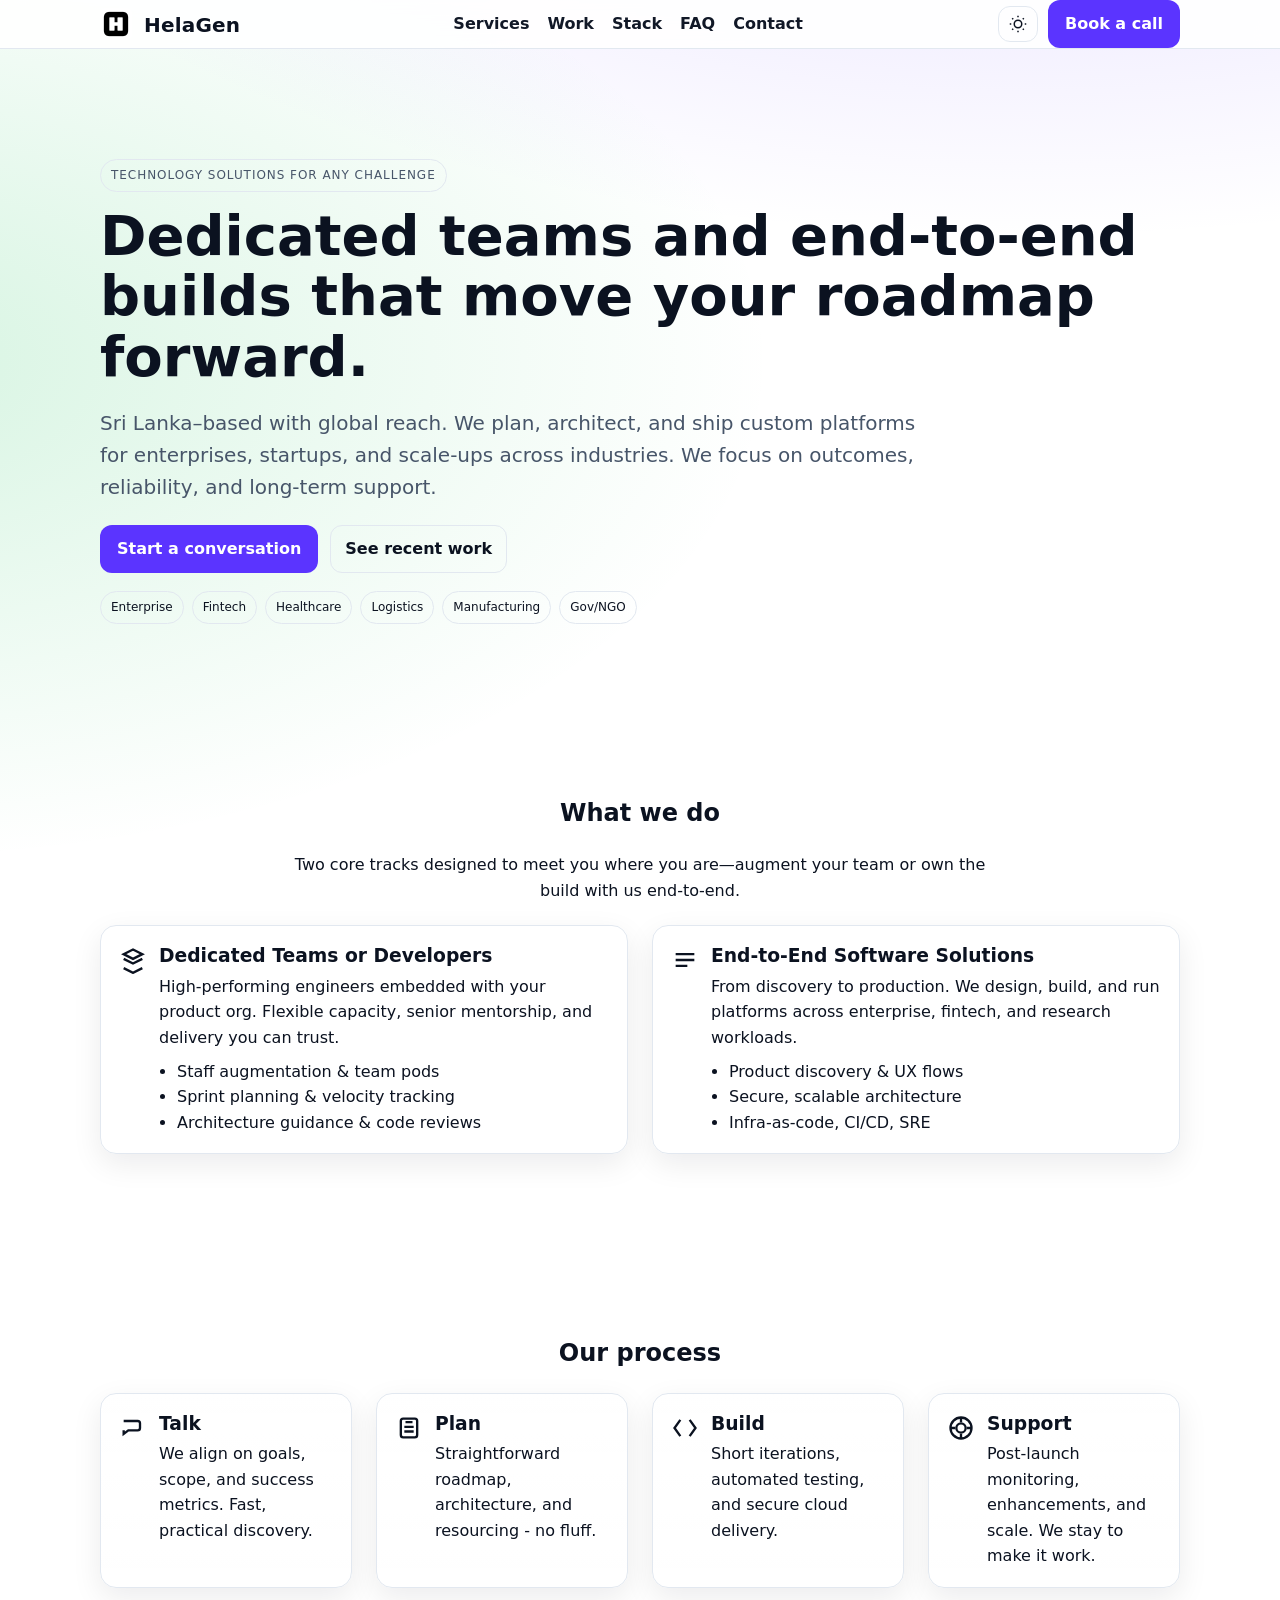
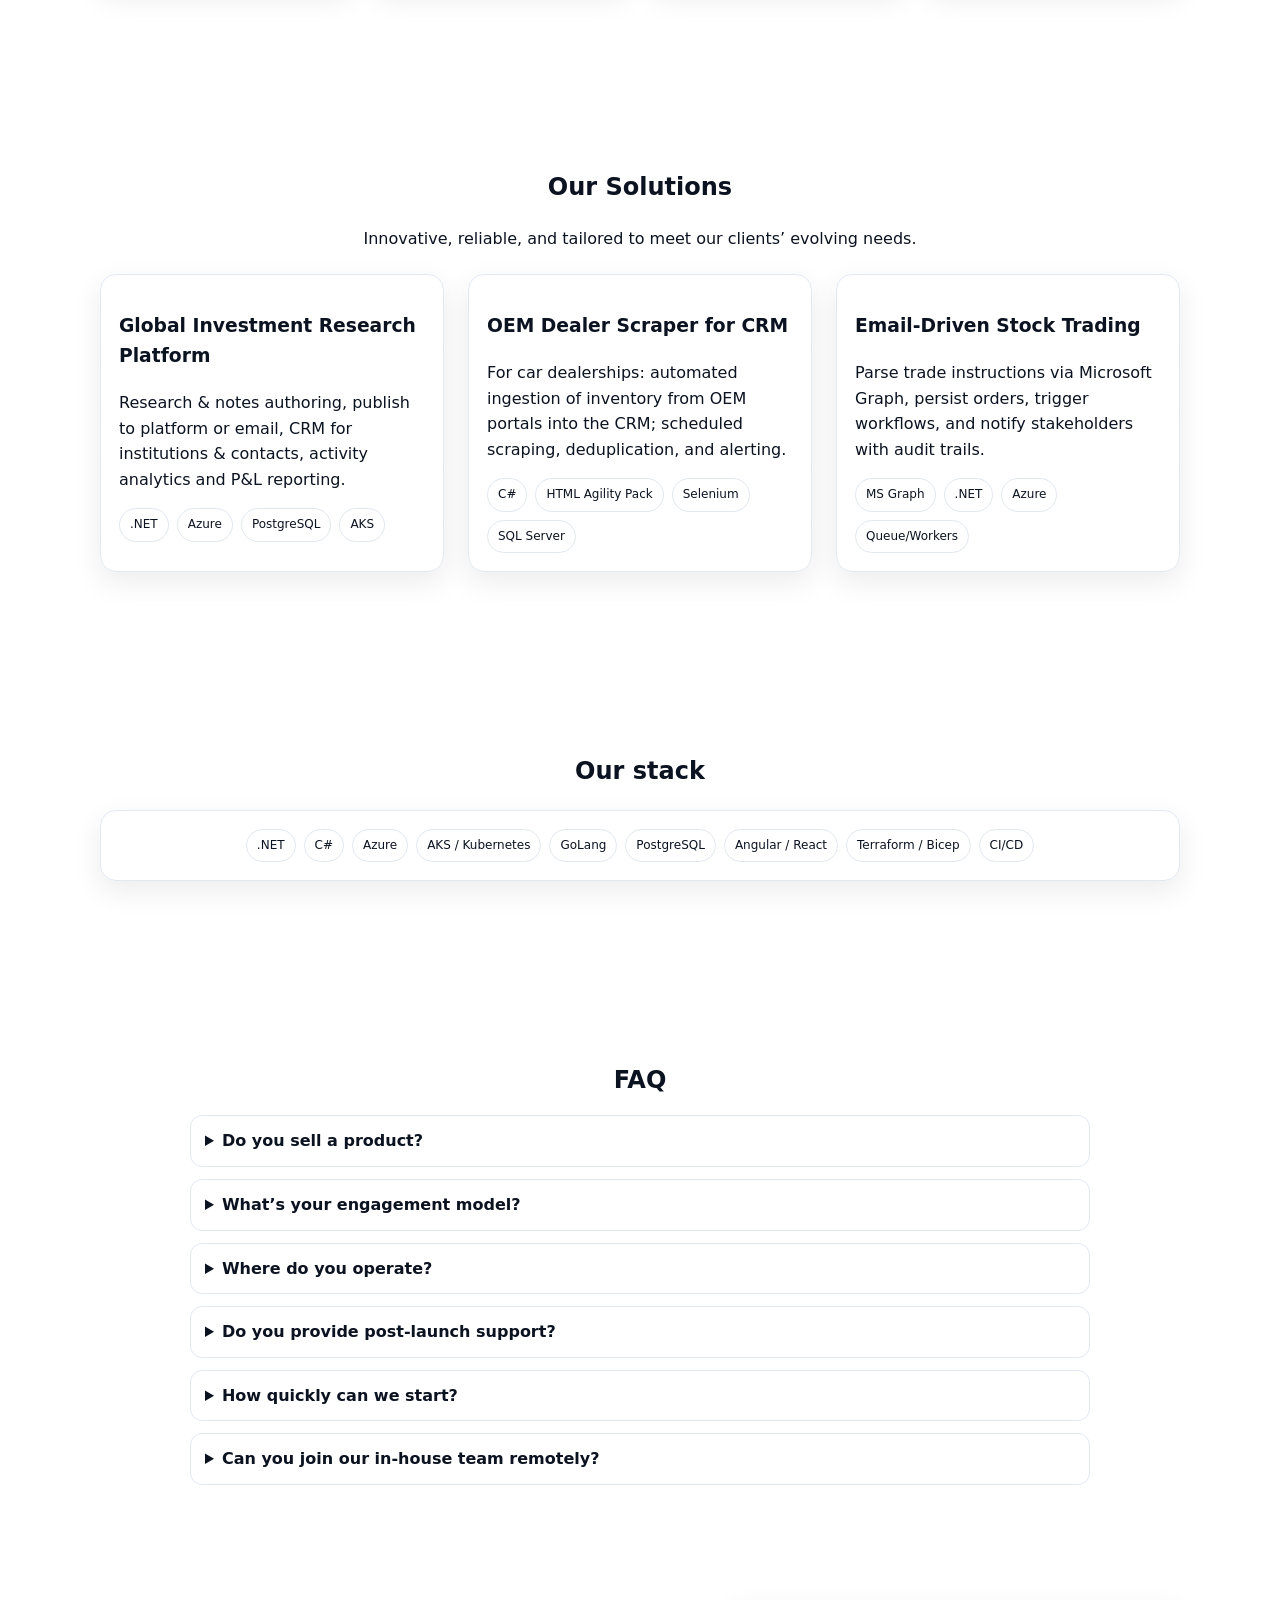
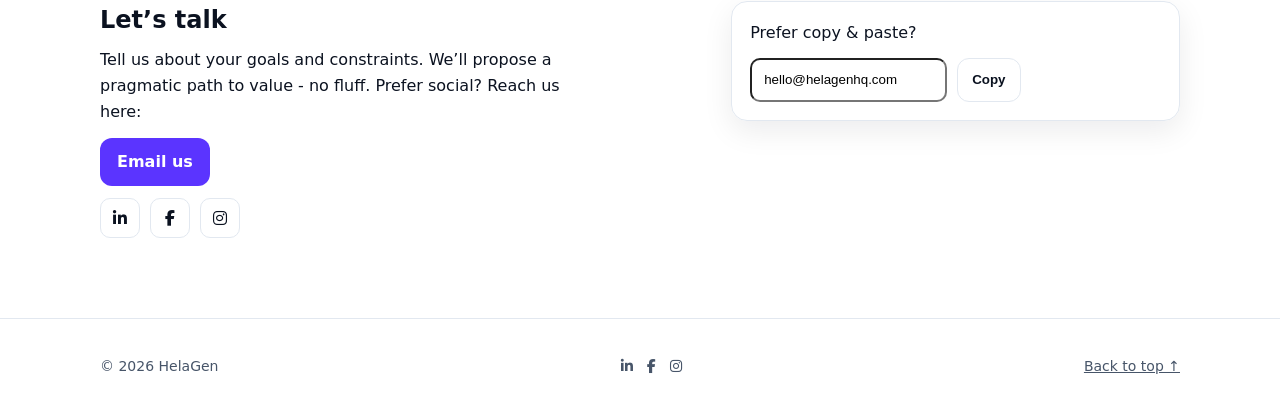
==== index.html @ 1aad05c9 "Added new logo to nav and to favicon" ====
<!doctype html>
<html lang="en">
<head>
    <meta charset="utf-8"/>
    <meta name="viewport" content="width=device-width, initial-scale=1"/>
    <title>HelaGen — Software Solutions & Consultancy</title>
    <meta name="description"
          content="HelaGen provides dedicated engineering teams and end‑to‑end software solutions across industries. .NET • Azure • Kubernetes • OpenAI • PostgreSQL."/>
    <link rel="icon" type="image/png" href="helagen_icon_17_09_2025.png">
    <link rel="stylesheet" href="https://cdnjs.cloudflare.com/ajax/libs/font-awesome/6.5.0/css/all.min.css">
    <style>
        /* ===== Theme ===== */
        :root {
            --bg: #0b0c0f;
            --fg: #e8eaf0;
            --muted: #9aa4b2;
            --brand: #7c5cff;
            --accent: #22c55e;
            --card: #11131a;
            --border: #242736;
            --ring: rgba(124, 92, 255, .5);
            --shadow: 0 10px 30px rgba(0, 0, 0, .35)
        }

        :root.light {
            --bg: #fff;
            --fg: #0b1220;
            --muted: #475569;
            --brand: #5b34ff;
            --accent: #16a34a;
            --card: #f8fafc;
            --border: #e2e8f0;
            --ring: rgba(91, 52, 255, .25);
            --shadow: 0 10px 30px rgba(2, 6, 23, .08)
        }

        /* ===== Reset / Base ===== */
        *, *::before, *::after {
            box-sizing: border-box
        }

        html {
            scroll-behavior: smooth
        }

        body {
            margin: 0;
            font-family: system-ui, -apple-system, Segoe UI, Roboto, Ubuntu, Cantarell, Noto Sans, sans-serif;
            line-height: 1.6;
            color: var(--fg);
            background: radial-gradient(1200px 600px at 80% -10%, rgba(124, 92, 255, .25), transparent), radial-gradient(900px 500px at -10% 10%, rgba(34, 197, 94, .18), transparent), var(--bg)
        }

        img {
            max-width: 100%;
            display: block
        }

        a {
            color: inherit
        }

        .container {
            max-width: 1120px;
            margin-inline: auto;
            padding: 0 20px
        }

        section {
            padding: 80px 0
        }

        .grid {
            display: grid;
            gap: 24px
        }

        .grid-2 {
            grid-template-columns:repeat(2, minmax(0, 1fr))
        }

        .grid-3 {
            grid-template-columns:repeat(3, minmax(0, 1fr))
        }

        /* NEW: 4-up grid for Our process */
        .grid-4 {
            grid-template-columns:repeat(4, minmax(0, 1fr))
        }

        @media (max-width: 900px) {
            .grid-2, .grid-3, .grid-4 {
                grid-template-columns:1fr
            }
        }

        /* ===== UI ===== */
        .nav {
            position: sticky;
            top: 0;
            z-index: 50;
            background: rgba(11, 12, 15, .6);
            backdrop-filter: saturate(180%) blur(12px);
            border-bottom: 1px solid var(--border)
        }

        :root.light .nav {
            background: rgba(255, 255, 255, .9)
        }

        .nav-inner {
            display: flex;
            align-items: center;
            justify-content: space-between;
            padding: 12px 0;
            flex-wrap: wrap
        }

        .brand {
            display: flex;
            align-items: center;
            gap: 12px;
            font-weight: 800;
            letter-spacing: .2px
        }

        .brand svg {
            width: 32px;
            height: 32px;
            flex: 0 0 32px
        }

        .brand .wordmark {
            font-weight: 800;
            font-size: 20px;
            letter-spacing: .2px;
            line-height: 1;
            transform: translateY(1px);
            font-optical-sizing: auto
        }

        @media (max-width: 480px) {
            .brand svg {
                width: 28px;
                height: 28px
            }

            .brand .wordmark {
                font-size: 19px
            }
        }

        .brand, .brand:link, .brand:visited, .brand:hover, .brand:focus, .brand:active {
            text-decoration: none
        }

        .links a {
            margin-left: 18px;
            text-decoration: none;
            color: var(--muted);
            font-weight: 600
        }

        .links a:hover {
            color: var(--fg)
        }

        :root.light .links a {
            color: #111827
        }

        .actions {
            display: flex;
            gap: 10px;
            align-items: center
        }

        .btn {
            display: inline-flex;
            align-items: center;
            gap: 8px;
            border: 1px solid var(--border);
            background: transparent;
            color: var(--fg);
            padding: 10px 14px;
            border-radius: 12px;
            text-decoration: none;
            font-weight: 600;
            transition: transform .1s ease, border-color .2s ease
        }

        .btn:hover {
            border-color: var(--fg);
            transform: translateY(-1px)
        }

        .btn.primary {
            background: var(--brand);
            border-color: transparent;
            color: #fff;
            padding: 10px 16px
        }

        .btn.ghost {
            background: transparent
        }

        .hero {
            padding: 110px 0 70px
        }

        .eyebrow {
            display: inline-flex;
            align-items: center;
            gap: 8px;
            font-size: 12px;
            letter-spacing: .08em;
            text-transform: uppercase;
            color: var(--muted);
            border: 1px solid var(--border);
            padding: 6px 10px;
            border-radius: 999px;
            background: rgba(255, 255, 255, .02)
        }

        h1 {
            font-size: clamp(32px, 6vw, 56px);
            line-height: 1.08;
            margin: 14px 0 12px
        }

        p.lead {
            font-size: clamp(16px, 2.4vw, 20px);
            color: var(--muted);
            max-width: 65ch
        }

        .hero-actions {
            display: flex;
            gap: 12px;
            flex-wrap: wrap;
            margin-top: 22px
        }

        .card {
            background: linear-gradient(180deg, rgba(255, 255, 255, .02), rgba(255, 255, 255, .0));
            border: 1px solid var(--border);
            border-radius: 16px;
            padding: 18px;
            box-shadow: var(--shadow)
        }

        .feature {
            display: flex;
            gap: 12px;
            align-items: flex-start
        }

        .feature svg {
            width: 28px;
            height: 28px;
            flex: 0 0 28px;
            margin-top: 2px
        }

        .feature > div {
            flex: 1
        }

        .feature h3 {
            margin: 0 0 6px;
            line-height: 1.25
        }

        .feature p {
            margin: 0
        }

        .feature ul {
            margin: 8px 0 0;
            padding-left: 18px
        }

        .pill {
            display: inline-block;
            padding: 6px 10px;
            border: 1px solid var(--border);
            border-radius: 999px;
            font-size: 12px
        }

        .stack {
            display: flex;
            flex-wrap: wrap;
            gap: 8px
        }

        footer {
            padding: 36px 0;
            border-top: 1px solid var(--border);
            font-size: 14px;
            color: var(--muted)
        }

        /* Theme icon visibility */
        .icon-sun {
            display: none
        }

        :root.light .icon-sun {
            display: inline
        }

        :root.light .icon-moon {
            display: none
        }

        /* Glossy FAQ cards */
        details {
            background: rgba(255, 255, 255, 0.05);
            backdrop-filter: blur(10px);
            -webkit-backdrop-filter: blur(10px);
            border: 1px solid rgba(255, 255, 255, 0.15);
            border-radius: 12px;
            padding: 12px 14px
        }

        :root.light details {
            background: rgba(255, 255, 255, 0.7);
            border: 1px solid var(--border)
        }

        details + details {
            margin-top: 12px
        }

        summary {
            cursor: pointer;
            font-weight: 600
        }

        /* ===== Responsive tweaks ===== */
        .hero .grid {
            grid-template-columns:1fr;
            align-items: start
        }

        .hero .card {
            background: linear-gradient(180deg, rgba(255, 255, 255, .02), rgba(255, 255, 255, .0));
            border: 1px solid var(--border);
            border-radius: 16px;
            padding: 24px;
            box-shadow: var(--shadow);
            max-width: min(860px, 92vw);
            margin: 32px auto 0
        }

        @media (min-width: 1100px) {
            .hero .grid {
                grid-template-columns:1fr
            }
        }

        section {
            padding: clamp(56px, 8vw, 80px) 0
        }

        .container {
            padding: 0 clamp(14px, 3vw, 20px)
        }

        .links {
            display: flex;
            flex-wrap: wrap;
            align-items: center;
            justify-content: center
        }

        @media (max-width: 720px) {
            .links a {
                margin: 6px 10px 0 0;
                font-size: 14px
            }

            .actions {
                margin-top: 8px
            }
        }

        #stack .card {
            padding: 14px 16px
        }

        #stack .stack {
            justify-content: center
        }

        #stack .pill {
            margin: 4px 0
        }

        #faq details {
            max-width: 900px;
            margin: 12px auto
        }

        #faq h2 {
            margin-bottom: 16px
        }

        #contact .container {
            max-width: 1120px
        }

        #contact .grid {
            align-items: start;
            gap: 24px
        }

        @media (min-width: 901px) {
            #contact .grid {
                grid-template-columns:1.15fr .85fr
            }
        }

        #faq {
            padding-bottom: 48px
        }

        #contact {
            padding-top: 56px
        }

        #contact form.card {
            align-self: start;
            display: flex;
            flex-direction: column;
            gap: 12px
        }

        #contact form .row {
            display: flex;
            gap: 10px
        }

        #contact input#email {
            height: 44px;
            padding: 10px 12px;
            border-radius: 10px
        }

        #contact button.btn {
            height: 44px;
            align-self: flex-start
        }

        #contact h2 {
            margin: 0 0 8px
        }

        #contact p.muted {
            margin: 0 0 14px;
            max-width: 48ch
        }

        /* Icon-only social buttons */
        .socials {
            display: flex;
            gap: 10px;
            margin-top: 12px;
        }

        .icon-btn {
            display: inline-flex;
            align-items: center;
            justify-content: center;
            width: 40px;
            height: 40px;
            border: 1px solid var(--border);
            border-radius: 10px;
            background: transparent;
            color: var(--fg);
            text-decoration: none;
            transition: transform .1s ease, border-color .2s ease;
        }

        .icon-btn:hover {
            transform: translateY(-1px);
            border-color: var(--fg);
        }

        .icon-btn svg {
            width: 18px;
            height: 18px;
        }

        /* ===== Mobile-friendly navbar ===== */
        .desktop-nav, .desktop-cta {
            display: flex
        }

        .hamburger {
            display: none
        }

        @media (max-width: 900px) {
            .desktop-nav, .desktop-cta {
                display: none
            }

            .hamburger {
                display: inline-flex
            }

            .mobile-menu {
                gap: 10px;
                padding: 12px 16px 16px;
                border-top: 1px solid var(--border);
                background: rgba(11, 12, 15, .9);
                backdrop-filter: saturate(180%) blur(10px);
                animation: menuSlide .18s ease-out
            }

            :root.light .mobile-menu {
                background: rgba(255, 255, 255, .96)
            }

            .mobile-menu a {
                text-decoration: none;
                font-weight: 600;
                color: var(--fg);
                padding: 10px 8px;
                border-radius: 10px
            }

            .mobile-menu a:hover {
                background: rgba(255, 255, 255, .06)
            }

            :root.light .mobile-menu a:hover {
                background: rgba(2, 6, 23, .06)
            }

            .mobile-cta {
                width: 100%;
                justify-content: center;
                padding: 12px 16px;
                font-size: 16px;
                border-radius: 12px
            }
        }

        @keyframes menuSlide {
            from {
                opacity: 0;
                transform: translateY(-6px)
            }
            to {
                opacity: 1;
                transform: translateY(0)
            }
        }

        .hamburger-box {
            display: inline-flex;
            flex-direction: column;
            gap: 4px
        }

        .hamburger-line {
            width: 18px;
            height: 2px;
            background: currentColor;
            border-radius: 2px;
            transition: transform .15s ease, opacity .15s ease
        }

        .hamburger[aria-expanded="true"] .hamburger-line:nth-child(1) {
            transform: translateY(6px) rotate(45deg)
        }

        .hamburger[aria-expanded="true"] .hamburger-line:nth-child(2) {
            opacity: 0
        }

        .hamburger[aria-expanded="true"] .hamburger-line:nth-child(3) {
            transform: translateY(-6px) rotate(-45deg)
        }

        .nav-inner {
            align-items: center
        }

        /* Ensure elements with [hidden] never render (safety) */
        :where([hidden]) {
            display: none !important
        }

        /* Show/hide mobile menu via [hidden] — only on mobile widths */
        @media (max-width: 900px) {
            .mobile-menu[hidden] {
                display: none !important
            }

            .mobile-menu:not([hidden]) {
                display: grid
            }
        }
    </style>
</head>
<body>
<!-- NAV -->
<nav class="nav">
    <div class="container nav-inner">
        <a class="brand" href="#top" aria-label="Go to top">
            <img src="helagen_icon_17_09_2025.png" alt="HelaGen logo" width="32" height="32" />
            <span class="wordmark">HelaGen</span>
        </a>

        <!-- Desktop links -->
        <div class="links desktop-nav" aria-label="Primary">
            <a href="#services">Services</a>
            <a href="#work">Work</a>
            <a href="#stack">Stack</a>
            <a href="#faq">FAQ</a>
            <a href="#contact">Contact</a>
        </div>

        <!-- Right-side actions -->
        <div class="actions">
            <button id="themeToggle" class="btn ghost" aria-label="Toggle theme" title="Toggle theme"
                    style="padding:8px 10px">
                <svg class="icon-moon" width="18" height="18" viewBox="0 0 24 24" fill="none" stroke="currentColor"
                     stroke-width="2" aria-hidden="true">
                    <path d="M21 12.79A9 9 0 1 1 11.21 3 7 7 0 0 0 21 12.79z"/>
                </svg>
                <svg class="icon-sun" width="18" height="18" viewBox="0 0 24 24" fill="none" stroke="currentColor"
                     stroke-width="2" aria-hidden="true">
                    <circle cx="12" cy="12" r="5"/>
                    <path d="M12 1v2M12 21v2M4.22 4.22l1.42 1.42M18.36 18.36l1.42 1.42M1 12h2M21 12h2M4.22 19.78l1.42-1.42M18.36 5.64l1.42-1.42"/>
                </svg>
            </button>

            <!-- Mobile menu toggle -->
            <button id="menuToggle" class="btn ghost hamburger" aria-label="Open menu" aria-controls="mobileMenu"
                    aria-expanded="false">
          <span class="hamburger-box" aria-hidden="true">
            <span class="hamburger-line"></span>
            <span class="hamburger-line"></span>
            <span class="hamburger-line"></span>
          </span>
            </button>

            <!-- Desktop CTA -->
            <a class="btn primary desktop-cta"
               href="mailto:hello@helagenhq.com?subject=Request%20a%20call%20from%20HelaGen&body=Hi%20HelaGen%2C%0A%0AName%3A%20%0ACompany%3A%20%0ATimezone%3A%20%0APreferred%20times%20(3)%3A%20%0AGoal%20of%20call%3A%20%0A%0AThanks!">Book
                a call</a>
        </div>
    </div>

    <!-- Mobile dropdown (hidden by default) -->
    <div id="mobileMenu" class="mobile-menu" hidden>
        <a href="#services">Services</a>
        <a href="#work">Work</a>
        <a href="#stack">Stack</a>
        <a href="#faq">FAQ</a>
        <a href="#contact">Contact</a>
        <a class="btn primary mobile-cta"
           href="mailto:hello@helagenhq.com?subject=Request%20a%20call%20from%20HelaGen&body=Hi%20HelaGen%2C%0A%0AName%3A%20%0ACompany%3A%20%0ATimezone%3A%20%0APreferred%20times%20(3)%3A%20%0AGoal%20of%20call%3A%20%0A%0AThanks!">Book
            a call</a>
    </div>
</nav>

<main id="top">
    <!-- HERO -->
    <section class="hero">
        <div class="container grid grid-2">
            <div>
                <span class="eyebrow">Technology solutions for any challenge</span>
                <h1>Dedicated teams and end‑to‑end builds that move your roadmap forward.</h1>
                <p class="lead">Sri Lanka–based with global reach. We plan, architect, and ship custom platforms for
                    enterprises, startups, and scale‑ups across industries. We focus on outcomes, reliability, and
                    long‑term support.</p>
                <div class="hero-actions">
                    <a class="btn primary" href="#contact">Start a conversation</a>
                    <a class="btn" href="#work">See recent work</a>
                </div>
                <div class="stack" style="margin-top:18px">
                    <span class="pill">Enterprise</span>
                    <span class="pill">Fintech</span>
                    <span class="pill">Healthcare</span>
                    <span class="pill">Logistics</span>
                    <span class="pill">Manufacturing</span>
                    <span class="pill">Gov/NGO</span>
                </div>
            </div>
        </div>
    </section>

    <!-- SERVICES -->
    <section id="services">
        <div class="container">
            <h2 style="text-align:center">What we do</h2>
            <p class="muted" style="text-align:center;max-width:70ch;margin:6px auto 22px">Two core tracks designed to
                meet you where you are—augment your team or own the build with us end‑to‑end.</p>
            <div class="grid grid-2">
                <article class="card">
                    <div class="feature">
                        <svg viewBox="0 0 24 24" fill="none" stroke="currentColor" stroke-width="2" aria-hidden="true">
                            <path d="M12 3l8 4-8 4-8-4 8-4z"/>
                            <path d="M4 11l8 4 8-4"/>
                            <path d="M4 19l8 4 8-4"/>
                        </svg>
                        <div>
                            <h3>Dedicated Teams or Developers</h3>
                            <p class="muted">High‑performing engineers embedded with your product org. Flexible
                                capacity, senior mentorship, and delivery you can trust.</p>
                            <ul>
                                <li>Staff augmentation & team pods</li>
                                <li>Sprint planning & velocity tracking</li>
                                <li>Architecture guidance & code reviews</li>
                            </ul>
                        </div>
                    </div>
                </article>
                <article class="card">
                    <div class="feature">
                        <svg viewBox="0 0 24 24" fill="none" stroke="currentColor" stroke-width="2" aria-hidden="true">
                            <path d="M4 7h16M4 12h16M4 17h10"/>
                        </svg>
                        <div>
                            <h3>End‑to‑End Software Solutions</h3>
                            <p class="muted">From discovery to production. We design, build, and run platforms across
                                enterprise, fintech, and research workloads.</p>
                            <ul>
                                <li>Product discovery & UX flows</li>
                                <li>Secure, scalable architecture</li>
                                <li>Infra‑as‑code, CI/CD, SRE</li>
                            </ul>
                        </div>
                    </div>
                </article>
            </div>
        </div>
    </section>


    <!-- CAPABILITIES (UPDATED ONLY THIS SECTION) -->
    <section id="capabilities">
        <div class="container">
            <h2 style="text-align:center">Our process</h2>
            <div class="grid grid-4" style="margin-top:18px">
                <!-- Talk: chat bubble -->
                <article class="card feature">
                    <svg viewBox="0 0 24 24" fill="none" stroke="currentColor" stroke-width="2" aria-hidden="true">
                        <path d="M4 6h12a2 2 0 0 1 2 2v4a2 2 0 0 1-2 2H8l-4 3v-3"/>
                    </svg>
                    <div>
                        <h3>Talk</h3>
                        <p class="muted">We align on goals, scope, and success metrics. Fast, practical discovery.</p>
                    </div>
                </article>
                <!-- Plan: clipboard/checklist -->
                <article class="card feature">
                    <svg viewBox="0 0 24 24" fill="none" stroke="currentColor" stroke-width="2" aria-hidden="true">
                        <rect x="5" y="4" width="14" height="16" rx="2"/>
                        <path d="M9 7h6M8 11h8M8 15h8"/>
                    </svg>
                    <div>
                        <h3>Plan</h3>
                        <p class="muted">Straightforward roadmap, architecture, and resourcing - no fluff.</p>
                    </div>
                </article>
                <!-- Build: code brackets -->
                <article class="card feature">
                    <svg viewBox="0 0 24 24" fill="none" stroke="currentColor" stroke-width="2" aria-hidden="true">
                        <path d="M8 5l-5 7 5 7"/>
                        <path d="M16 5l5 7-5 7"/>
                    </svg>
                    <div>
                        <h3>Build</h3>
                        <p class="muted">Short iterations, automated testing, and secure cloud delivery.</p>
                    </div>
                </article>
                <!-- Support: lifebuoy -->
                <article class="card feature">
                    <svg viewBox="0 0 24 24" fill="none" stroke="currentColor" stroke-width="2" aria-hidden="true">
                        <circle cx="12" cy="12" r="9"/>
                        <circle cx="12" cy="12" r="4"/>
                        <path d="M12 3v4M21 12h-4M12 21v-4M3 12h4"/>
                    </svg>
                    <div>
                        <h3>Support</h3>
                        <p class="muted">Post‑launch monitoring, enhancements, and scale. We stay to make it work.</p>
                    </div>
                </article>
            </div>
        </div>
    </section>

    <!-- WORK -->
    <section id="work">
        <div class="container">
            <h2 style="text-align:center">Our Solutions</h2>
            <p class="muted" style="text-align:center;max-width:70ch;margin:6px auto 22px">Innovative, reliable, and
                tailored to meet our clients’ evolving needs.</p>
            <div class="grid grid-3">
                <article class="card">
                    <h3>Global Investment Research Platform</h3>
                    <p class="muted">Research & notes authoring, publish to platform or email, CRM for institutions &
                        contacts, activity analytics and P&L reporting.</p>
                    <div class="stack" style="margin-top:8px">
                        <span class="pill">.NET</span><span class="pill">Azure</span><span
                            class="pill">PostgreSQL</span><span class="pill">AKS</span>
                    </div>
                </article>
                <article class="card">
                    <h3>OEM Dealer Scraper for CRM</h3>
                    <p class="muted">For car dealerships: automated ingestion of inventory from OEM portals into the
                        CRM; scheduled scraping, deduplication, and alerting.</p>
                    <div class="stack" style="margin-top:8px">
                        <span class="pill">C#</span><span class="pill">HTML Agility Pack</span><span class="pill">Selenium</span><span
                            class="pill">SQL Server</span>
                    </div>
                </article>
                <article class="card">
                    <h3>Email‑Driven Stock Trading</h3>
                    <p class="muted">Parse trade instructions via Microsoft Graph, persist orders, trigger workflows,
                        and notify stakeholders with audit trails.</p>
                    <div class="stack" style="margin-top:8px">
                        <span class="pill">MS Graph</span><span class="pill">.NET</span><span
                            class="pill">Azure</span><span class="pill">Queue/Workers</span>
                    </div>
                </article>
            </div>
        </div>
    </section>

    <!-- STACK -->
    <section id="stack">
        <div class="container">
            <h2 style="text-align:center">Our stack</h2>
            <div class="card" style="margin-top:16px">
                <div class="stack">
                    <span class="pill">.NET</span>
                    <span class="pill">C#</span>
                    <span class="pill">Azure</span>
                    <span class="pill">AKS / Kubernetes</span>
                    <span class="pill">GoLang</span>
                    <span class="pill">PostgreSQL</span>
                    <span class="pill">Angular / React</span>
                    <span class="pill">Terraform / Bicep</span>
                    <span class="pill">CI/CD</span>
                </div>
            </div>
        </div>
    </section>

    <!-- FAQ -->
    <section id="faq">
        <div class="container">
            <h2 style="text-align:center">FAQ</h2>
            <details>
                <summary>Do you sell a product?</summary>
                <p>No. We provide services—dedicated teams and custom solutions. If a product emerges from an
                    engagement, it’s bespoke to that client.</p></details>
            <details>
                <summary>What’s your engagement model?</summary>
                <p>Flexible: team augmentation, fixed‑scope builds, or long‑term retainer for roadmap ownership and
                    support.</p></details>
            <details>
                <summary>Where do you operate?</summary>
                <p>Headquartered in Sri Lanka with clients across Asia and Europe. Remote‑first, security‑minded
                    delivery.</p></details>
            <details>
                <summary>Do you provide post-launch support?</summary>
                <p>Yes. We offer ongoing maintenance, monitoring, incident response, and roadmap delivery. Engagements
                    can be SLA-backed retainers or time-and-materials, depending on your needs.</p></details>
            <details>
                <summary>How quickly can we start?</summary>
                <p>Discovery can start in 1–2 weeks. Team augmentation typically starts within 2–4+ weeks based on skill
                    fit and availability. If you need a dedicated team or specific senior profiles we don’t have free
                    immediately, we’ll align timelines (often 4–8 weeks, including any hiring/ramp-up) and keep you
                    updated transparently.</p></details>
            <details>
                <summary>Can you join our in-house team remotely?</summary>
                <p>Absolutely. We embed into your workflows (Slack/Teams, standups, shared boards), align to your sprint
                    cadence, and ensure strong timezone overlap across UK/EU/Asia.</p></details>
        </div>
    </section>

    <!-- CONTACT -->
    <section id="contact">
        <div class="container grid grid-2">
            <div>
                <h2>Let’s talk</h2>
                <p class="muted">
                    Tell us about your goals and constraints. We’ll propose a pragmatic path to value - no fluff.
                    Prefer social? Reach us here:
                </p>

                <!-- Email CTA -->
                <div class="stack" style="margin-top:10px">
                    <a class="btn primary" href="mailto:hello@helagenhq.com?subject=Inquiry%20from%20website">Email
                        us</a>
                </div>

                <!-- Icon-only socials -->
                <div class="socials" aria-label="Social links">
                    <!-- LinkedIn -->
                    <a class="icon-btn" href="https://www.linkedin.com/company/helagen/" target="_blank" rel="noopener"
                       aria-label="HelaGen on LinkedIn">
                        <i class="fab fa-linkedin-in"></i>
                    </a>
                    <!-- Facebook -->
                    <a class="icon-btn" href="https://www.facebook.com/helagenhq" target="_blank" rel="noopener"
                       aria-label="HelaGen on Facebook">
                        <i class="fab fa-facebook-f"></i>
                    </a>
                    <!-- Instagram -->
                    <a class="icon-btn" href="https://www.instagram.com/helagenhq" target="_blank" rel="noopener"
                       aria-label="HelaGen on Instagram">
                        <i class="fab fa-instagram"></i>
                    </a>
                </div>
            </div>
            <form class="card" onsubmit="event.preventDefault(); copyEmail();">
                <label for="email" class="muted">Prefer copy & paste?</label>
                <div class="row">
                    <input id="email" value="hello@helagenhq.com" aria-label="Email"/>
                    <button class="btn" type="submit">Copy</button>
                </div>
                <small id="copied" class="muted" aria-live="polite" style="display:none">Copied!</small>
            </form>
        </div>
    </section>
</main>

<footer>
    <div class="container"
         style="display:flex;justify-content:space-between;gap:10px;flex-wrap:wrap;align-items:center">
        <div>© <span id="year"></span> HelaGen</div>

        <!-- Social Links -->
        <div class="social-links" style="display:flex;gap:14px;align-items:center">
            <a href="https://www.linkedin.com/company/helagen/" target="_blank" aria-label="LinkedIn">
                <i class="fab fa-linkedin-in"></i>
            </a>
            <a href="https://www.facebook.com/helagen" target="_blank" aria-label="Facebook">
                <i class="fab fa-facebook-f"></i>
            </a>
            <a href="https://www.instagram.com/helagen.hq" target="_blank" aria-label="Instagram">
                <i class="fab fa-instagram"></i>
            </a>
        </div>

        <div><a class="muted" href="#top">Back to top ↑</a></div>
    </div>
</footer>


<script>
    // Theme toggle with persistence
    (function () {
        const root = document.documentElement;
        const saved = localStorage.getItem('theme');
        const prefersLight = window.matchMedia('(prefers-color-scheme: light)').matches;
        if (saved === 'light' || (!saved && prefersLight)) root.classList.add('light');
        document.getElementById('themeToggle')?.addEventListener('click', () => {
            root.classList.toggle('light');
            localStorage.setItem('theme', root.classList.contains('light') ? 'light' : 'dark');
        });
    })();

    // Utility: copy email
    function copyEmail() {
        const el = document.getElementById('email');
        if (!el) return;
        el.select();
        el.setSelectionRange(0, 99999);
        document.execCommand('copy');
        const badge = document.getElementById('copied');
        if (badge) {
            badge.style.display = 'inline';
            setTimeout(() => badge.style.display = 'none', 1200);
        }
    }

    // Dynamic year
    document.getElementById('year').textContent = new Date().getFullYear();

    // Mobile menu toggle (accessible)
    (function () {
        const toggle = document.getElementById('menuToggle');
        const menu = document.getElementById('mobileMenu');
        if (!toggle || !menu) return;

        function setOpen(open) {
            toggle.setAttribute('aria-expanded', String(open));
            // Use [hidden] attribute so CSS media query controls display
            menu.hidden = !open;
        }

        toggle.addEventListener('click', () => {
            const open = toggle.getAttribute('aria-expanded') !== 'true';
            setOpen(open);
        });

        // Close on link click
        menu.addEventListener('click', (e) => {
            const t = e.target;
            if (t instanceof HTMLElement && t.tagName === 'A') setOpen(false);
        });

        // Close on escape
        document.addEventListener('keydown', (e) => {
            if (e.key === 'Escape') setOpen(false);
        });
    })();
</script>
</body>
</html>
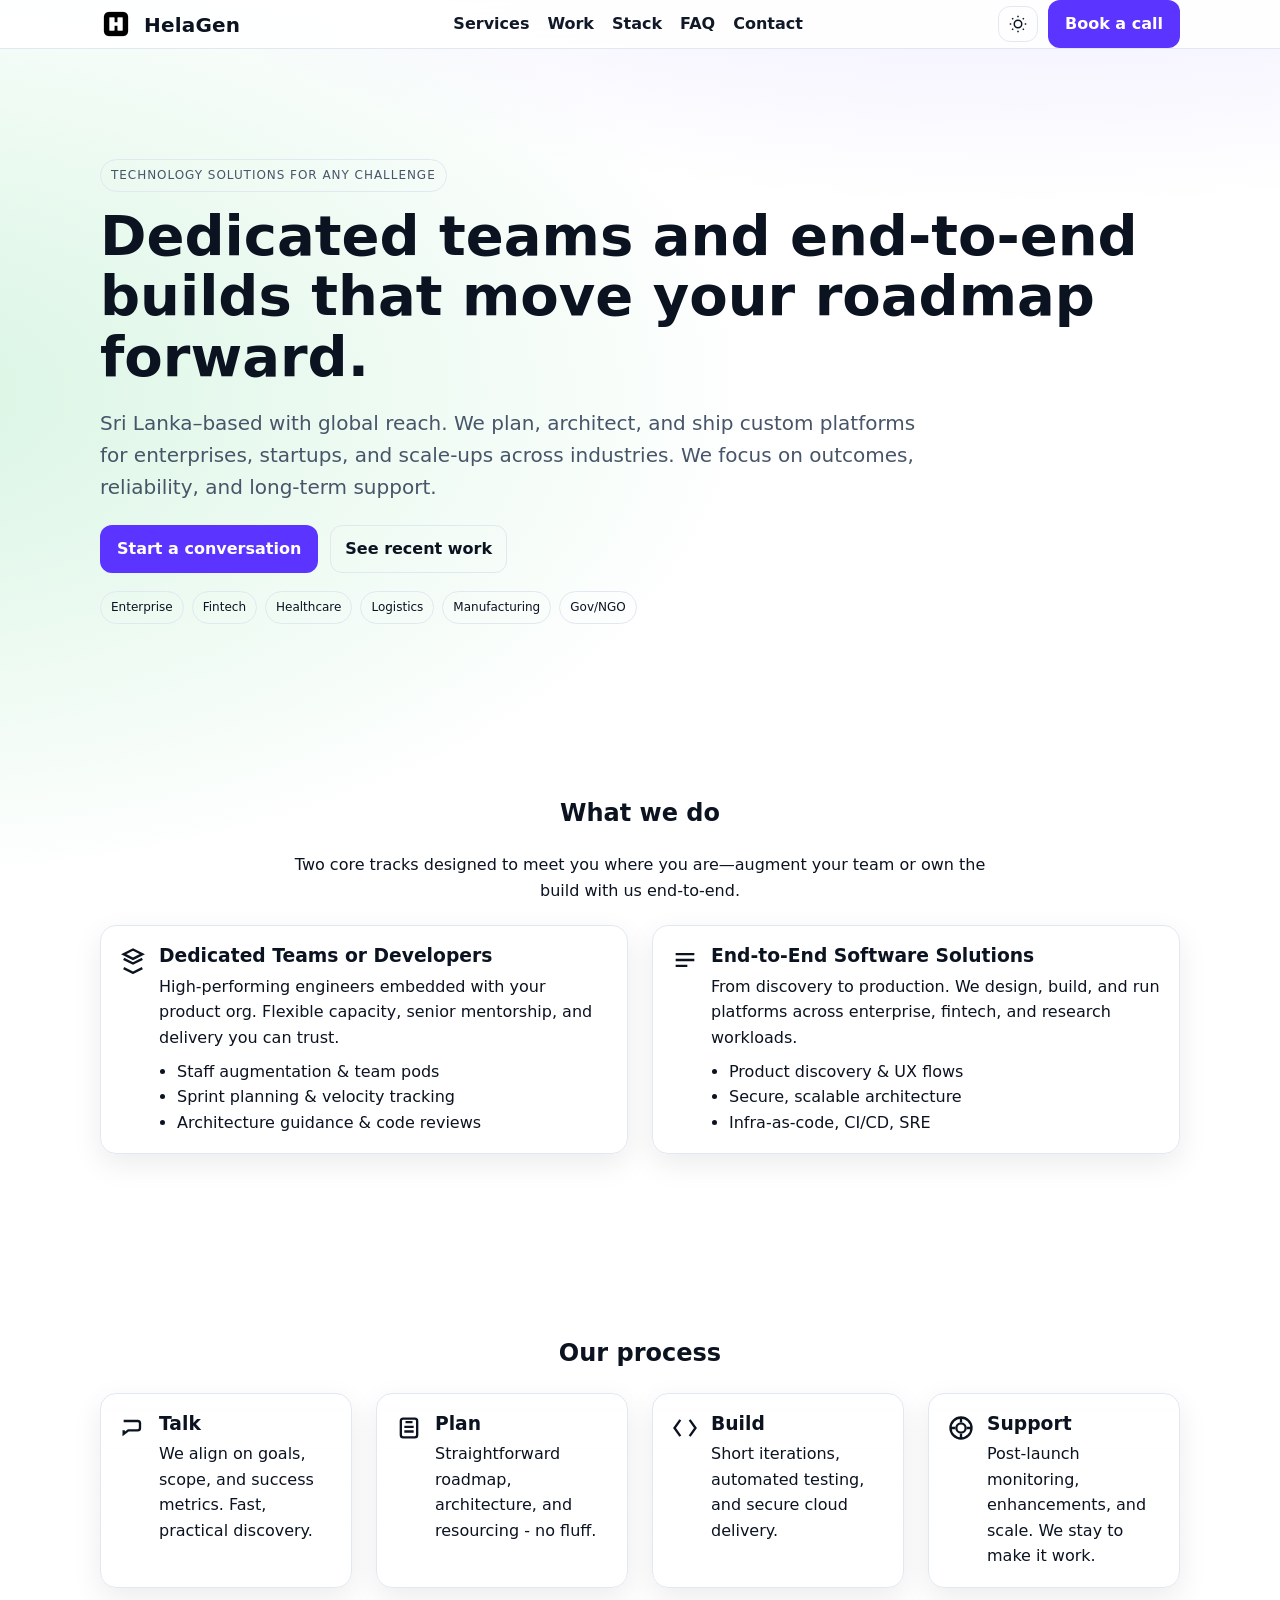
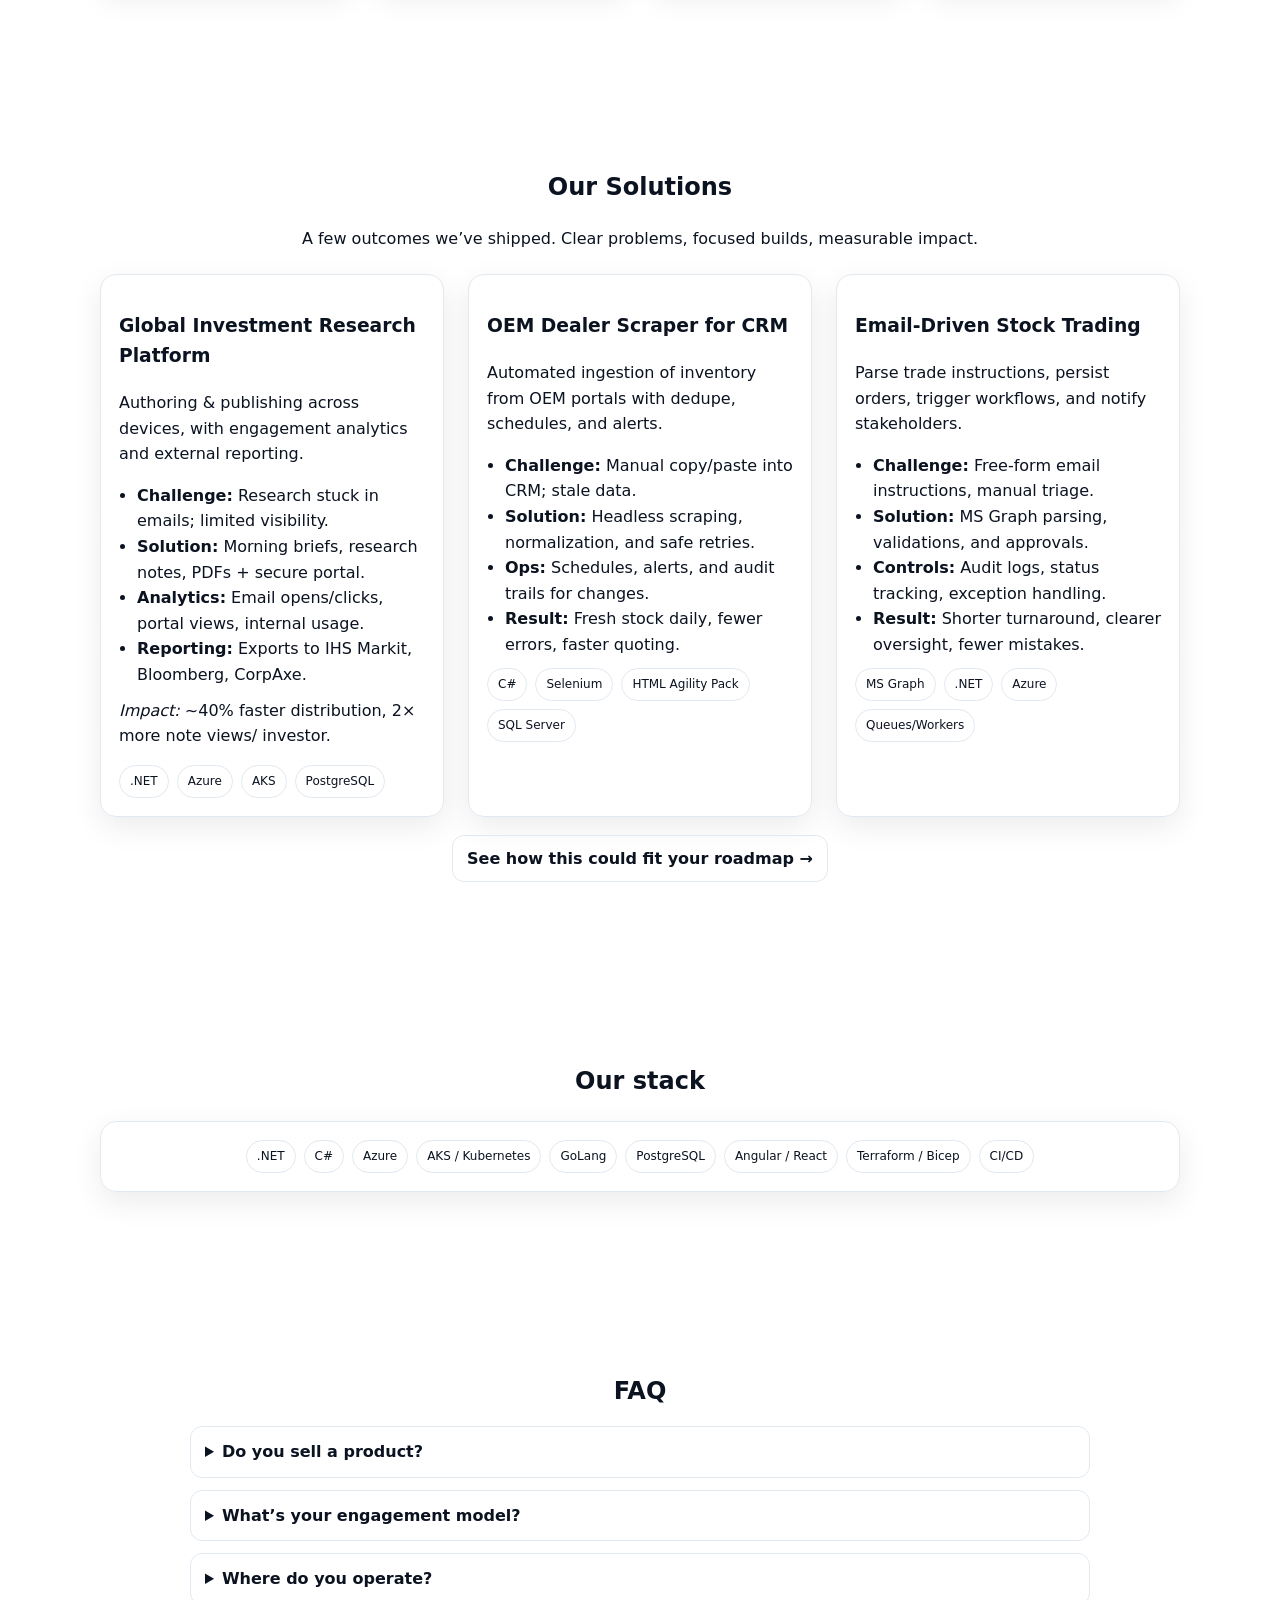
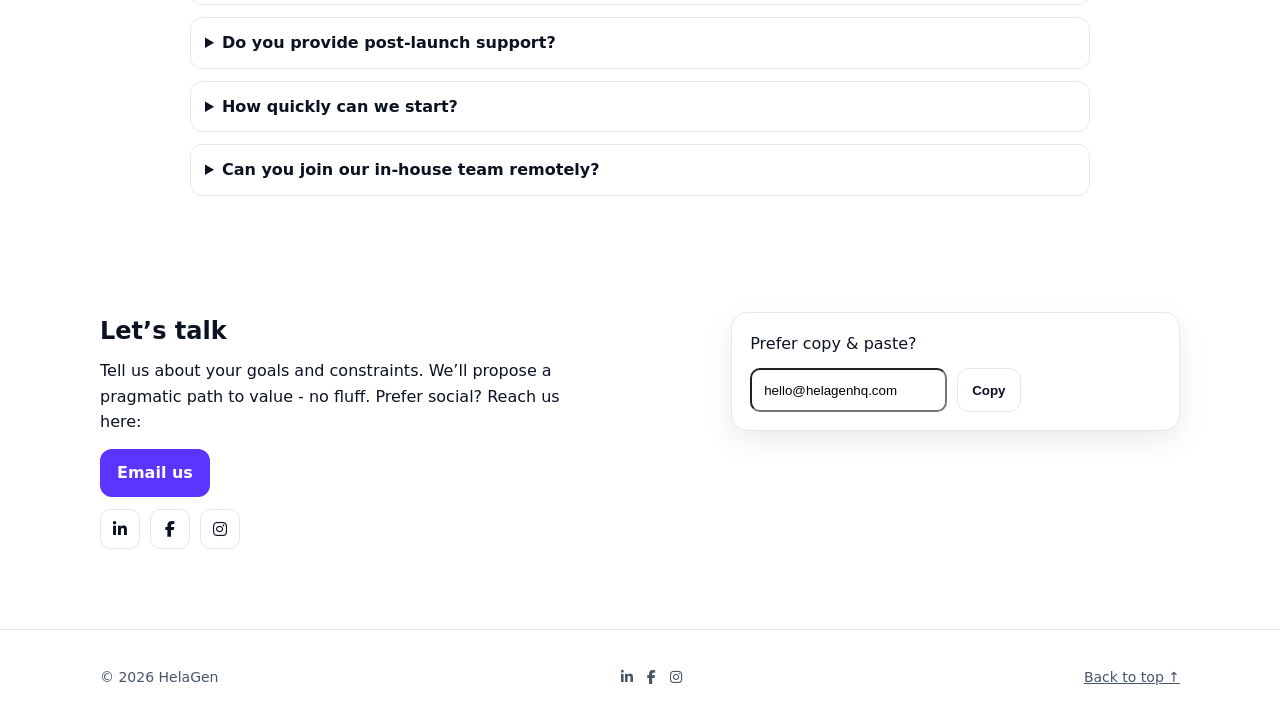
==== commit fe044376: "Added more detailed Our Solutions section" ====
--- a/index.html
+++ b/index.html
@@ -613,7 +613,7 @@
 <nav class="nav">
     <div class="container nav-inner">
         <a class="brand" href="#top" aria-label="Go to top">
-            <img src="helagen_icon_17_09_2025.png" alt="HelaGen logo" width="32" height="32" />
+            <img src="helagen_icon_17_09_2025.png" alt="HelaGen logo" width="32" height="32"/>
             <span class="wordmark">HelaGen</span>
         </a>
 
@@ -802,36 +802,70 @@
     <section id="work">
         <div class="container">
             <h2 style="text-align:center">Our Solutions</h2>
-            <p class="muted" style="text-align:center;max-width:70ch;margin:6px auto 22px">Innovative, reliable, and
-                tailored to meet our clients’ evolving needs.</p>
+            <p class="muted" style="text-align:center;max-width:72ch;margin:6px auto 22px">
+                A few outcomes we’ve shipped. Clear problems, focused builds, measurable impact.
+            </p>
+
             <div class="grid grid-3">
+                <!-- Case 1: Investment Research Platform -->
                 <article class="card">
                     <h3>Global Investment Research Platform</h3>
-                    <p class="muted">Research & notes authoring, publish to platform or email, CRM for institutions &
-                        contacts, activity analytics and P&L reporting.</p>
-                    <div class="stack" style="margin-top:8px">
-                        <span class="pill">.NET</span><span class="pill">Azure</span><span
-                            class="pill">PostgreSQL</span><span class="pill">AKS</span>
+                    <p class="muted">
+                        Authoring &amp; publishing across devices, with engagement analytics and external reporting.
+                    </p>
+                    <ul style="margin:10px 0 0;padding-left:18px">
+                        <li><strong>Challenge:</strong> Research stuck in emails; limited visibility.</li>
+                        <li><strong>Solution:</strong> Morning briefs, research notes, PDFs + secure portal.</li>
+                        <li><strong>Analytics:</strong> Email opens/clicks, portal views, internal usage.</li>
+                        <li><strong>Reporting:</strong> Exports to IHS Markit, Bloomberg, CorpAxe.</li>
+                    </ul>
+                    <p class="muted" style="margin-top:10px"><em>Impact:</em> ~40% faster distribution, 2× more note
+                        views/ investor.</p>
+                    <div class="stack" style="margin-top:10px">
+                        <span class="pill">.NET</span><span class="pill">Azure</span><span class="pill">AKS</span><span
+                            class="pill">PostgreSQL</span>
                     </div>
                 </article>
+
+                <!-- Case 2: OEM Dealer Scraper -->
                 <article class="card">
                     <h3>OEM Dealer Scraper for CRM</h3>
-                    <p class="muted">For car dealerships: automated ingestion of inventory from OEM portals into the
-                        CRM; scheduled scraping, deduplication, and alerting.</p>
-                    <div class="stack" style="margin-top:8px">
-                        <span class="pill">C#</span><span class="pill">HTML Agility Pack</span><span class="pill">Selenium</span><span
+                    <p class="muted">
+                        Automated ingestion of inventory from OEM portals with dedupe, schedules, and alerts.
+                    </p>
+                    <ul style="margin:10px 0 0;padding-left:18px">
+                        <li><strong>Challenge:</strong> Manual copy/paste into CRM; stale data.</li>
+                        <li><strong>Solution:</strong> Headless scraping, normalization, and safe retries.</li>
+                        <li><strong>Ops:</strong> Schedules, alerts, and audit trails for changes.</li>
+                        <li><strong>Result:</strong> Fresh stock daily, fewer errors, faster quoting.</li>
+                    </ul>
+                    <div class="stack" style="margin-top:10px">
+                        <span class="pill">C#</span><span class="pill">Selenium</span><span class="pill">HTML Agility Pack</span><span
                             class="pill">SQL Server</span>
                     </div>
                 </article>
+
+                <!-- Case 3: Email-Driven Trading -->
                 <article class="card">
-                    <h3>Email‑Driven Stock Trading</h3>
-                    <p class="muted">Parse trade instructions via Microsoft Graph, persist orders, trigger workflows,
-                        and notify stakeholders with audit trails.</p>
-                    <div class="stack" style="margin-top:8px">
+                    <h3>Email-Driven Stock Trading</h3>
+                    <p class="muted">
+                        Parse trade instructions, persist orders, trigger workflows, and notify stakeholders.
+                    </p>
+                    <ul style="margin:10px 0 0;padding-left:18px">
+                        <li><strong>Challenge:</strong> Free-form email instructions, manual triage.</li>
+                        <li><strong>Solution:</strong> MS Graph parsing, validations, and approvals.</li>
+                        <li><strong>Controls:</strong> Audit logs, status tracking, exception handling.</li>
+                        <li><strong>Result:</strong> Shorter turnaround, clearer oversight, fewer mistakes.</li>
+                    </ul>
+                    <div class="stack" style="margin-top:10px">
                         <span class="pill">MS Graph</span><span class="pill">.NET</span><span
-                            class="pill">Azure</span><span class="pill">Queue/Workers</span>
+                            class="pill">Azure</span><span class="pill">Queues/Workers</span>
                     </div>
                 </article>
+            </div>
+
+            <div style="text-align:center;margin-top:18px">
+                <a class="btn" href="#contact">See how this could fit your roadmap →</a>
             </div>
         </div>
     </section>
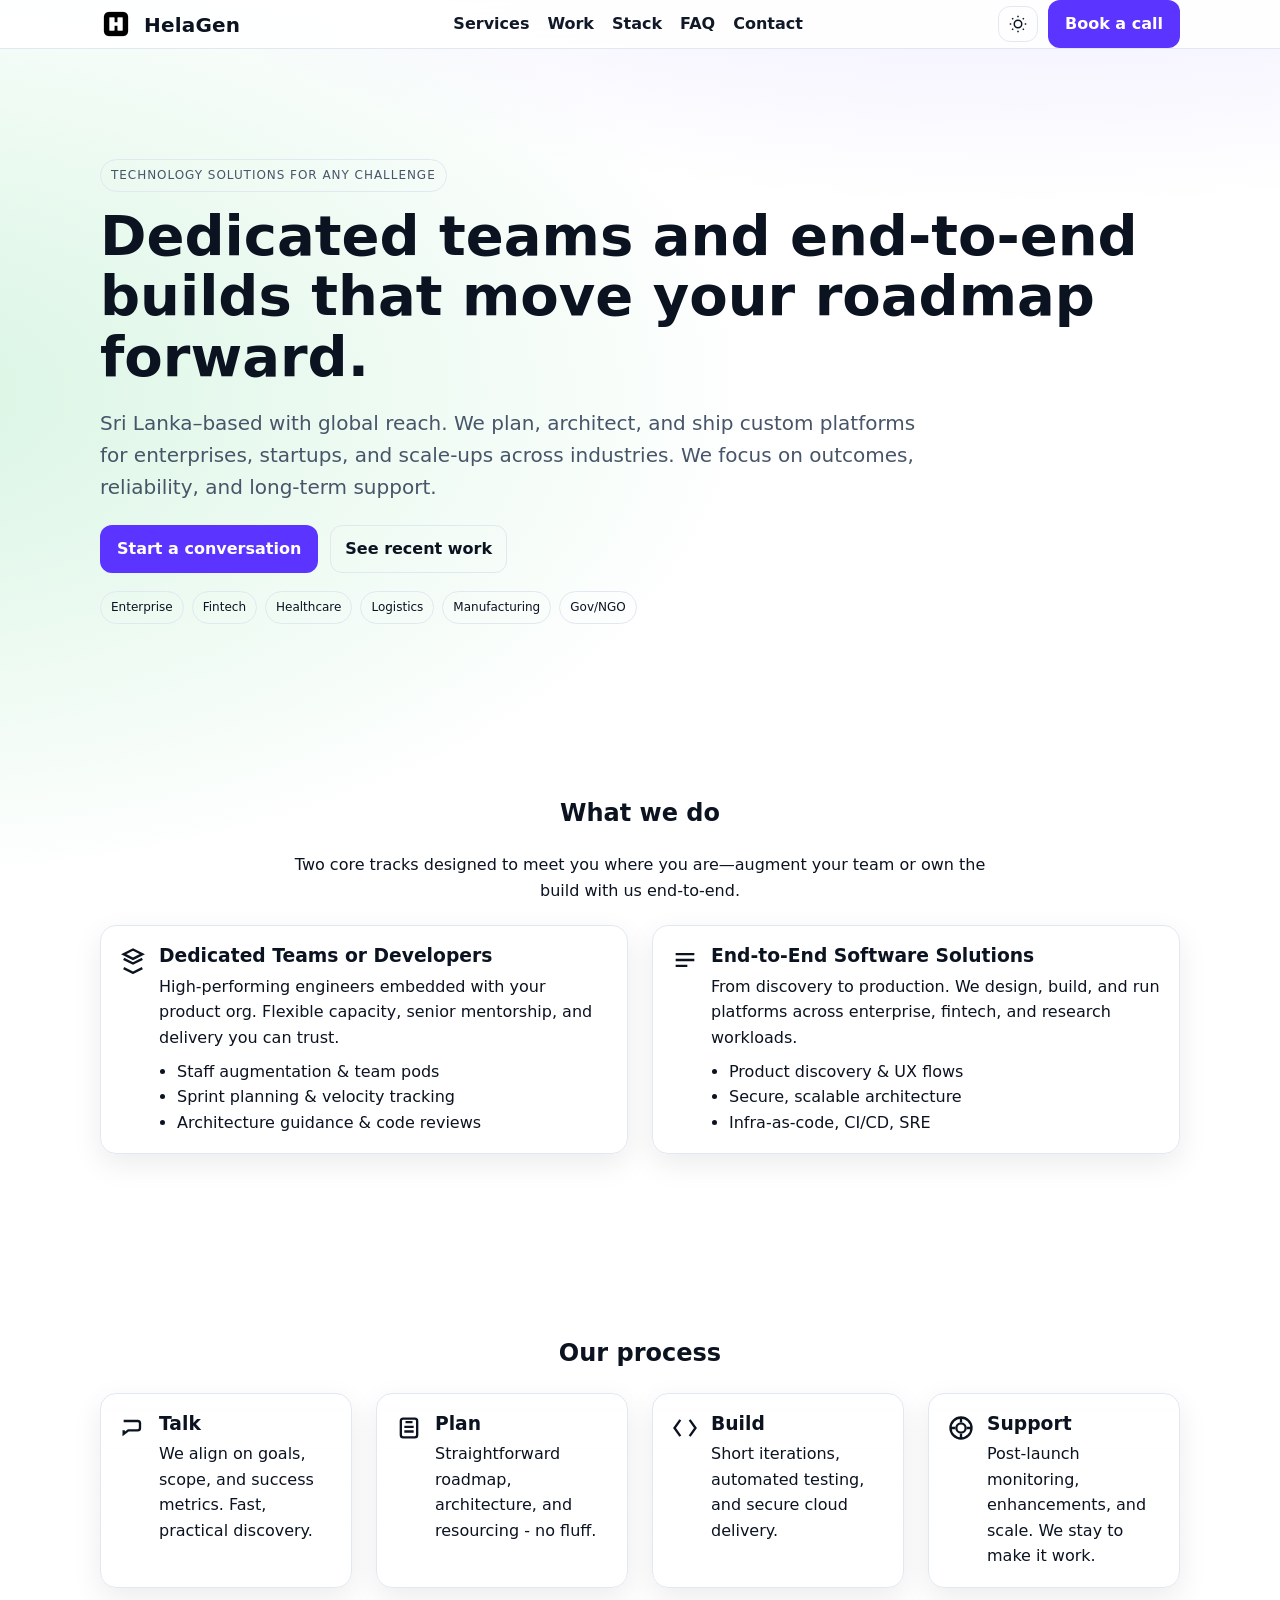
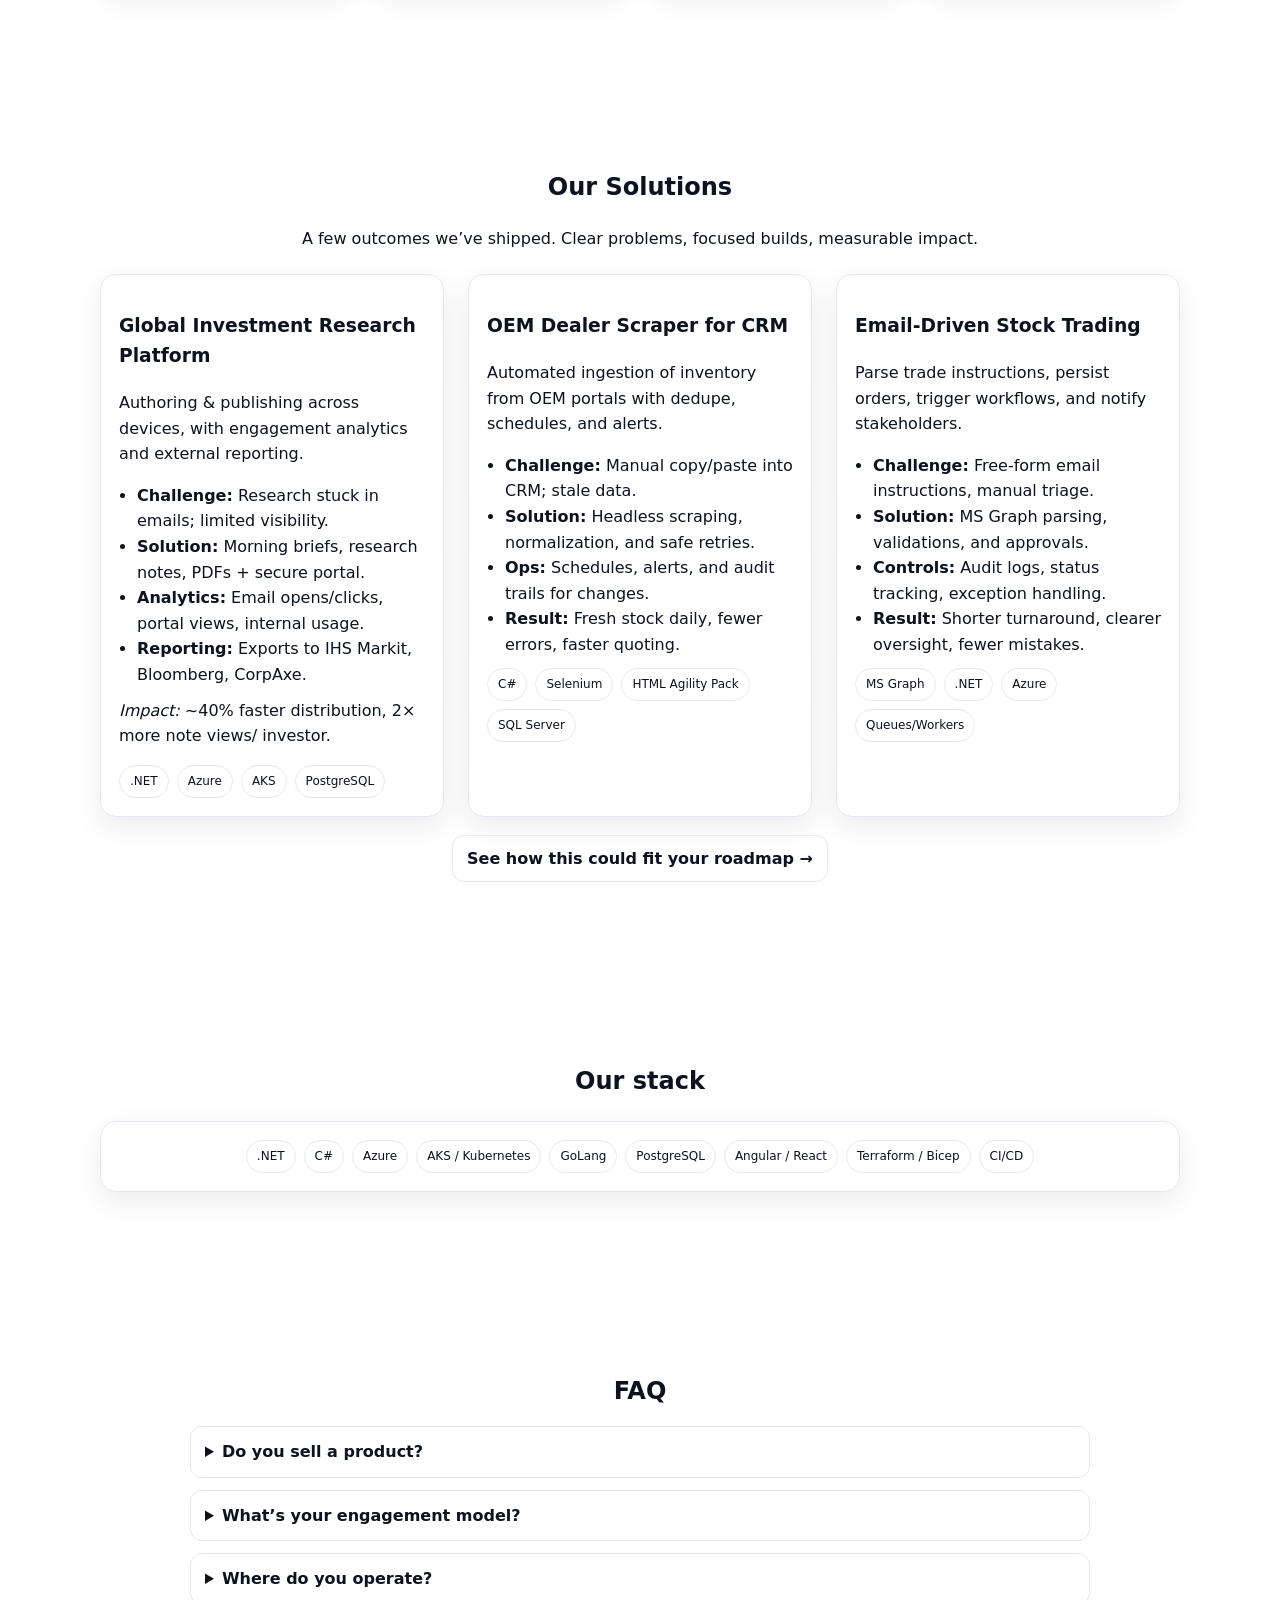
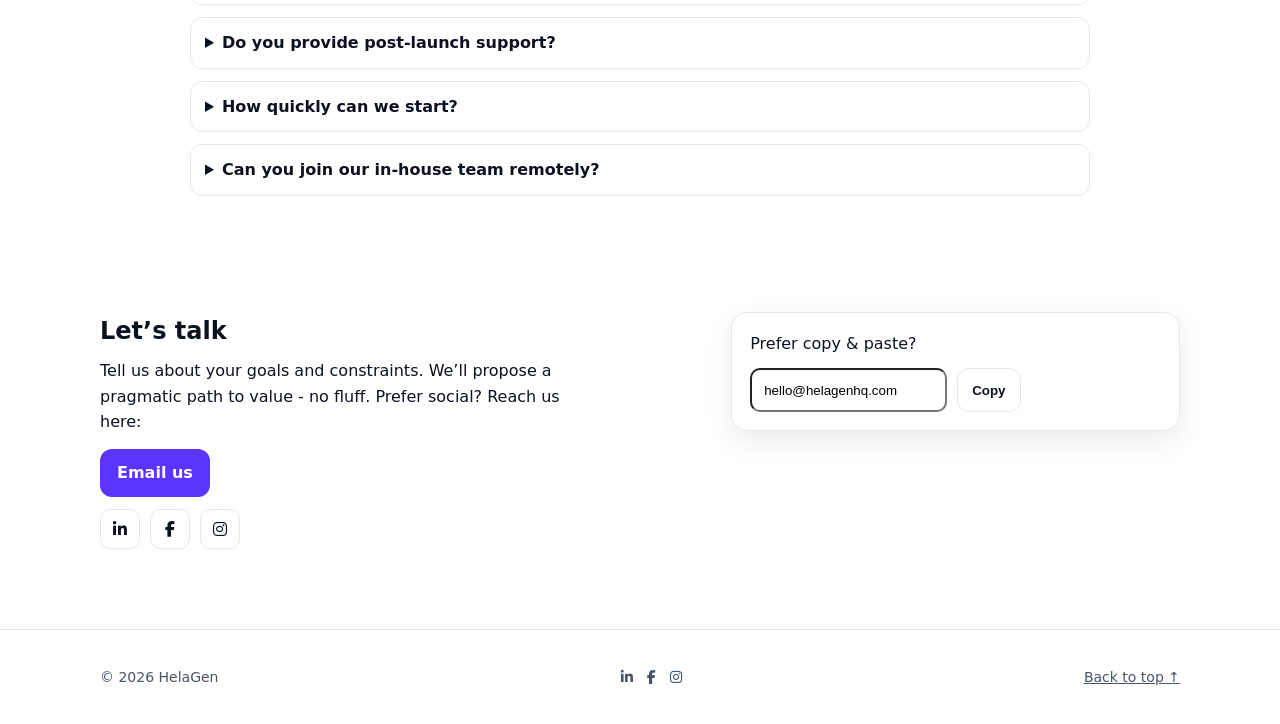
==== commit 2b34234b: "Code organization" ====
--- a/index.html
+++ b/index.html
@@ -1,1056 +1,611 @@
-<!doctype html>
-<html lang="en">
-<head>
-    <meta charset="utf-8"/>
-    <meta name="viewport" content="width=device-width, initial-scale=1"/>
-    <title>HelaGen — Software Solutions & Consultancy</title>
-    <meta name="description"
-          content="HelaGen provides dedicated engineering teams and end‑to‑end software solutions across industries. .NET • Azure • Kubernetes • OpenAI • PostgreSQL."/>
-    <link rel="icon" type="image/png" href="helagen_icon_17_09_2025.png">
-    <link rel="stylesheet" href="https://cdnjs.cloudflare.com/ajax/libs/font-awesome/6.5.0/css/all.min.css">
-    <style>
-        /* ===== Theme ===== */
-        :root {
-            --bg: #0b0c0f;
-            --fg: #e8eaf0;
-            --muted: #9aa4b2;
-            --brand: #7c5cff;
-            --accent: #22c55e;
-            --card: #11131a;
-            --border: #242736;
-            --ring: rgba(124, 92, 255, .5);
-            --shadow: 0 10px 30px rgba(0, 0, 0, .35)
-        }
-
-        :root.light {
-            --bg: #fff;
-            --fg: #0b1220;
-            --muted: #475569;
-            --brand: #5b34ff;
-            --accent: #16a34a;
-            --card: #f8fafc;
-            --border: #e2e8f0;
-            --ring: rgba(91, 52, 255, .25);
-            --shadow: 0 10px 30px rgba(2, 6, 23, .08)
-        }
-
-        /* ===== Reset / Base ===== */
-        *, *::before, *::after {
-            box-sizing: border-box
-        }
-
-        html {
-            scroll-behavior: smooth
-        }
-
-        body {
-            margin: 0;
-            font-family: system-ui, -apple-system, Segoe UI, Roboto, Ubuntu, Cantarell, Noto Sans, sans-serif;
-            line-height: 1.6;
-            color: var(--fg);
-            background: radial-gradient(1200px 600px at 80% -10%, rgba(124, 92, 255, .25), transparent), radial-gradient(900px 500px at -10% 10%, rgba(34, 197, 94, .18), transparent), var(--bg)
-        }
-
-        img {
-            max-width: 100%;
-            display: block
-        }
-
-        a {
-            color: inherit
-        }
-
-        .container {
-            max-width: 1120px;
-            margin-inline: auto;
-            padding: 0 20px
-        }
-
-        section {
-            padding: 80px 0
-        }
-
-        .grid {
-            display: grid;
-            gap: 24px
-        }
-
-        .grid-2 {
-            grid-template-columns:repeat(2, minmax(0, 1fr))
-        }
-
-        .grid-3 {
-            grid-template-columns:repeat(3, minmax(0, 1fr))
-        }
-
-        /* NEW: 4-up grid for Our process */
-        .grid-4 {
-            grid-template-columns:repeat(4, minmax(0, 1fr))
-        }
-
-        @media (max-width: 900px) {
-            .grid-2, .grid-3, .grid-4 {
-                grid-template-columns:1fr
-            }
-        }
-
-        /* ===== UI ===== */
-        .nav {
-            position: sticky;
-            top: 0;
-            z-index: 50;
-            background: rgba(11, 12, 15, .6);
-            backdrop-filter: saturate(180%) blur(12px);
-            border-bottom: 1px solid var(--border)
-        }
-
-        :root.light .nav {
-            background: rgba(255, 255, 255, .9)
-        }
-
-        .nav-inner {
-            display: flex;
-            align-items: center;
-            justify-content: space-between;
-            padding: 12px 0;
-            flex-wrap: wrap
-        }
-
-        .brand {
-            display: flex;
-            align-items: center;
-            gap: 12px;
-            font-weight: 800;
-            letter-spacing: .2px
-        }
-
-        .brand svg {
-            width: 32px;
-            height: 32px;
-            flex: 0 0 32px
-        }
-
-        .brand .wordmark {
-            font-weight: 800;
-            font-size: 20px;
-            letter-spacing: .2px;
-            line-height: 1;
-            transform: translateY(1px);
-            font-optical-sizing: auto
-        }
-
-        @media (max-width: 480px) {
-            .brand svg {
-                width: 28px;
-                height: 28px
-            }
-
-            .brand .wordmark {
-                font-size: 19px
-            }
-        }
-
-        .brand, .brand:link, .brand:visited, .brand:hover, .brand:focus, .brand:active {
-            text-decoration: none
-        }
-
-        .links a {
-            margin-left: 18px;
-            text-decoration: none;
-            color: var(--muted);
-            font-weight: 600
-        }
-
-        .links a:hover {
-            color: var(--fg)
-        }
-
-        :root.light .links a {
-            color: #111827
-        }
-
-        .actions {
-            display: flex;
-            gap: 10px;
-            align-items: center
-        }
-
-        .btn {
-            display: inline-flex;
-            align-items: center;
-            gap: 8px;
-            border: 1px solid var(--border);
-            background: transparent;
-            color: var(--fg);
-            padding: 10px 14px;
-            border-radius: 12px;
-            text-decoration: none;
-            font-weight: 600;
-            transition: transform .1s ease, border-color .2s ease
-        }
-
-        .btn:hover {
-            border-color: var(--fg);
-            transform: translateY(-1px)
-        }
-
-        .btn.primary {
-            background: var(--brand);
-            border-color: transparent;
-            color: #fff;
-            padding: 10px 16px
-        }
-
-        .btn.ghost {
-            background: transparent
-        }
-
-        .hero {
-            padding: 110px 0 70px
-        }
-
-        .eyebrow {
-            display: inline-flex;
-            align-items: center;
-            gap: 8px;
-            font-size: 12px;
-            letter-spacing: .08em;
-            text-transform: uppercase;
-            color: var(--muted);
-            border: 1px solid var(--border);
-            padding: 6px 10px;
-            border-radius: 999px;
-            background: rgba(255, 255, 255, .02)
-        }
-
-        h1 {
-            font-size: clamp(32px, 6vw, 56px);
-            line-height: 1.08;
-            margin: 14px 0 12px
-        }
-
-        p.lead {
-            font-size: clamp(16px, 2.4vw, 20px);
-            color: var(--muted);
-            max-width: 65ch
-        }
-
-        .hero-actions {
-            display: flex;
-            gap: 12px;
-            flex-wrap: wrap;
-            margin-top: 22px
-        }
-
-        .card {
-            background: linear-gradient(180deg, rgba(255, 255, 255, .02), rgba(255, 255, 255, .0));
-            border: 1px solid var(--border);
-            border-radius: 16px;
-            padding: 18px;
-            box-shadow: var(--shadow)
-        }
-
-        .feature {
-            display: flex;
-            gap: 12px;
-            align-items: flex-start
-        }
-
-        .feature svg {
-            width: 28px;
-            height: 28px;
-            flex: 0 0 28px;
-            margin-top: 2px
-        }
-
-        .feature > div {
-            flex: 1
-        }
-
-        .feature h3 {
-            margin: 0 0 6px;
-            line-height: 1.25
-        }
-
-        .feature p {
-            margin: 0
-        }
-
-        .feature ul {
-            margin: 8px 0 0;
-            padding-left: 18px
-        }
-
-        .pill {
-            display: inline-block;
-            padding: 6px 10px;
-            border: 1px solid var(--border);
-            border-radius: 999px;
-            font-size: 12px
-        }
-
-        .stack {
-            display: flex;
-            flex-wrap: wrap;
-            gap: 8px
-        }
-
-        footer {
-            padding: 36px 0;
-            border-top: 1px solid var(--border);
-            font-size: 14px;
-            color: var(--muted)
-        }
-
-        /* Theme icon visibility */
-        .icon-sun {
-            display: none
-        }
-
-        :root.light .icon-sun {
-            display: inline
-        }
-
-        :root.light .icon-moon {
-            display: none
-        }
-
-        /* Glossy FAQ cards */
-        details {
-            background: rgba(255, 255, 255, 0.05);
-            backdrop-filter: blur(10px);
-            -webkit-backdrop-filter: blur(10px);
-            border: 1px solid rgba(255, 255, 255, 0.15);
-            border-radius: 12px;
-            padding: 12px 14px
-        }
-
-        :root.light details {
-            background: rgba(255, 255, 255, 0.7);
-            border: 1px solid var(--border)
-        }
-
-        details + details {
-            margin-top: 12px
-        }
-
-        summary {
-            cursor: pointer;
-            font-weight: 600
-        }
-
-        /* ===== Responsive tweaks ===== */
-        .hero .grid {
-            grid-template-columns:1fr;
-            align-items: start
-        }
-
-        .hero .card {
-            background: linear-gradient(180deg, rgba(255, 255, 255, .02), rgba(255, 255, 255, .0));
-            border: 1px solid var(--border);
-            border-radius: 16px;
-            padding: 24px;
-            box-shadow: var(--shadow);
-            max-width: min(860px, 92vw);
-            margin: 32px auto 0
-        }
-
-        @media (min-width: 1100px) {
-            .hero .grid {
-                grid-template-columns:1fr
-            }
-        }
-
-        section {
-            padding: clamp(56px, 8vw, 80px) 0
-        }
-
-        .container {
-            padding: 0 clamp(14px, 3vw, 20px)
-        }
-
-        .links {
-            display: flex;
-            flex-wrap: wrap;
-            align-items: center;
-            justify-content: center
-        }
-
-        @media (max-width: 720px) {
-            .links a {
-                margin: 6px 10px 0 0;
-                font-size: 14px
-            }
-
-            .actions {
-                margin-top: 8px
-            }
-        }
-
-        #stack .card {
-            padding: 14px 16px
-        }
-
-        #stack .stack {
-            justify-content: center
-        }
-
-        #stack .pill {
-            margin: 4px 0
-        }
-
-        #faq details {
-            max-width: 900px;
-            margin: 12px auto
-        }
-
-        #faq h2 {
-            margin-bottom: 16px
-        }
-
-        #contact .container {
-            max-width: 1120px
-        }
-
-        #contact .grid {
-            align-items: start;
-            gap: 24px
-        }
-
-        @media (min-width: 901px) {
-            #contact .grid {
-                grid-template-columns:1.15fr .85fr
-            }
-        }
-
-        #faq {
-            padding-bottom: 48px
-        }
-
-        #contact {
-            padding-top: 56px
-        }
-
-        #contact form.card {
-            align-self: start;
-            display: flex;
-            flex-direction: column;
-            gap: 12px
-        }
-
-        #contact form .row {
-            display: flex;
-            gap: 10px
-        }
-
-        #contact input#email {
-            height: 44px;
-            padding: 10px 12px;
-            border-radius: 10px
-        }
-
-        #contact button.btn {
-            height: 44px;
-            align-self: flex-start
-        }
-
-        #contact h2 {
-            margin: 0 0 8px
-        }
-
-        #contact p.muted {
-            margin: 0 0 14px;
-            max-width: 48ch
-        }
-
-        /* Icon-only social buttons */
-        .socials {
-            display: flex;
-            gap: 10px;
-            margin-top: 12px;
-        }
-
-        .icon-btn {
-            display: inline-flex;
-            align-items: center;
-            justify-content: center;
-            width: 40px;
-            height: 40px;
-            border: 1px solid var(--border);
-            border-radius: 10px;
-            background: transparent;
-            color: var(--fg);
-            text-decoration: none;
-            transition: transform .1s ease, border-color .2s ease;
-        }
-
-        .icon-btn:hover {
-            transform: translateY(-1px);
-            border-color: var(--fg);
-        }
-
-        .icon-btn svg {
-            width: 18px;
-            height: 18px;
-        }
-
-        /* ===== Mobile-friendly navbar ===== */
-        .desktop-nav, .desktop-cta {
-            display: flex
-        }
-
-        .hamburger {
-            display: none
-        }
-
-        @media (max-width: 900px) {
-            .desktop-nav, .desktop-cta {
-                display: none
-            }
-
-            .hamburger {
-                display: inline-flex
-            }
-
-            .mobile-menu {
-                gap: 10px;
-                padding: 12px 16px 16px;
-                border-top: 1px solid var(--border);
-                background: rgba(11, 12, 15, .9);
-                backdrop-filter: saturate(180%) blur(10px);
-                animation: menuSlide .18s ease-out
-            }
-
-            :root.light .mobile-menu {
-                background: rgba(255, 255, 255, .96)
-            }
-
-            .mobile-menu a {
-                text-decoration: none;
-                font-weight: 600;
-                color: var(--fg);
-                padding: 10px 8px;
-                border-radius: 10px
-            }
-
-            .mobile-menu a:hover {
-                background: rgba(255, 255, 255, .06)
-            }
-
-            :root.light .mobile-menu a:hover {
-                background: rgba(2, 6, 23, .06)
-            }
-
-            .mobile-cta {
-                width: 100%;
-                justify-content: center;
-                padding: 12px 16px;
-                font-size: 16px;
-                border-radius: 12px
-            }
-        }
-
-        @keyframes menuSlide {
-            from {
-                opacity: 0;
-                transform: translateY(-6px)
-            }
-            to {
-                opacity: 1;
-                transform: translateY(0)
-            }
-        }
-
-        .hamburger-box {
-            display: inline-flex;
-            flex-direction: column;
-            gap: 4px
-        }
-
-        .hamburger-line {
-            width: 18px;
-            height: 2px;
-            background: currentColor;
-            border-radius: 2px;
-            transition: transform .15s ease, opacity .15s ease
-        }
-
-        .hamburger[aria-expanded="true"] .hamburger-line:nth-child(1) {
-            transform: translateY(6px) rotate(45deg)
-        }
-
-        .hamburger[aria-expanded="true"] .hamburger-line:nth-child(2) {
-            opacity: 0
-        }
-
-        .hamburger[aria-expanded="true"] .hamburger-line:nth-child(3) {
-            transform: translateY(-6px) rotate(-45deg)
-        }
-
-        .nav-inner {
-            align-items: center
-        }
-
-        /* Ensure elements with [hidden] never render (safety) */
-        :where([hidden]) {
-            display: none !important
-        }
-
-        /* Show/hide mobile menu via [hidden] — only on mobile widths */
-        @media (max-width: 900px) {
-            .mobile-menu[hidden] {
-                display: none !important
-            }
-
-            .mobile-menu:not([hidden]) {
-                display: grid
-            }
-        }
-    </style>
-</head>
-<body>
-<!-- NAV -->
-<nav class="nav">
-    <div class="container nav-inner">
-        <a class="brand" href="#top" aria-label="Go to top">
-            <img src="helagen_icon_17_09_2025.png" alt="HelaGen logo" width="32" height="32"/>
-            <span class="wordmark">HelaGen</span>
-        </a>
-
-        <!-- Desktop links -->
-        <div class="links desktop-nav" aria-label="Primary">
-            <a href="#services">Services</a>
-            <a href="#work">Work</a>
-            <a href="#stack">Stack</a>
-            <a href="#faq">FAQ</a>
-            <a href="#contact">Contact</a>
-        </div>
-
-        <!-- Right-side actions -->
-        <div class="actions">
-            <button id="themeToggle" class="btn ghost" aria-label="Toggle theme" title="Toggle theme"
-                    style="padding:8px 10px">
-                <svg class="icon-moon" width="18" height="18" viewBox="0 0 24 24" fill="none" stroke="currentColor"
-                     stroke-width="2" aria-hidden="true">
-                    <path d="M21 12.79A9 9 0 1 1 11.21 3 7 7 0 0 0 21 12.79z"/>
-                </svg>
-                <svg class="icon-sun" width="18" height="18" viewBox="0 0 24 24" fill="none" stroke="currentColor"
-                     stroke-width="2" aria-hidden="true">
-                    <circle cx="12" cy="12" r="5"/>
-                    <path d="M12 1v2M12 21v2M4.22 4.22l1.42 1.42M18.36 18.36l1.42 1.42M1 12h2M21 12h2M4.22 19.78l1.42-1.42M18.36 5.64l1.42-1.42"/>
-                </svg>
-            </button>
-
-            <!-- Mobile menu toggle -->
-            <button id="menuToggle" class="btn ghost hamburger" aria-label="Open menu" aria-controls="mobileMenu"
-                    aria-expanded="false">
-          <span class="hamburger-box" aria-hidden="true">
-            <span class="hamburger-line"></span>
-            <span class="hamburger-line"></span>
-            <span class="hamburger-line"></span>
-          </span>
-            </button>
-
-            <!-- Desktop CTA -->
-            <a class="btn primary desktop-cta"
-               href="mailto:hello@helagenhq.com?subject=Request%20a%20call%20from%20HelaGen&body=Hi%20HelaGen%2C%0A%0AName%3A%20%0ACompany%3A%20%0ATimezone%3A%20%0APreferred%20times%20(3)%3A%20%0AGoal%20of%20call%3A%20%0A%0AThanks!">Book
-                a call</a>
-        </div>
-    </div>
-
-    <!-- Mobile dropdown (hidden by default) -->
-    <div id="mobileMenu" class="mobile-menu" hidden>
-        <a href="#services">Services</a>
-        <a href="#work">Work</a>
-        <a href="#stack">Stack</a>
-        <a href="#faq">FAQ</a>
-        <a href="#contact">Contact</a>
-        <a class="btn primary mobile-cta"
-           href="mailto:hello@helagenhq.com?subject=Request%20a%20call%20from%20HelaGen&body=Hi%20HelaGen%2C%0A%0AName%3A%20%0ACompany%3A%20%0ATimezone%3A%20%0APreferred%20times%20(3)%3A%20%0AGoal%20of%20call%3A%20%0A%0AThanks!">Book
-            a call</a>
-    </div>
-</nav>
-
-<main id="top">
-    <!-- HERO -->
-    <section class="hero">
-        <div class="container grid grid-2">
-            <div>
-                <span class="eyebrow">Technology solutions for any challenge</span>
-                <h1>Dedicated teams and end‑to‑end builds that move your roadmap forward.</h1>
-                <p class="lead">Sri Lanka–based with global reach. We plan, architect, and ship custom platforms for
-                    enterprises, startups, and scale‑ups across industries. We focus on outcomes, reliability, and
-                    long‑term support.</p>
-                <div class="hero-actions">
-                    <a class="btn primary" href="#contact">Start a conversation</a>
-                    <a class="btn" href="#work">See recent work</a>
-                </div>
-                <div class="stack" style="margin-top:18px">
-                    <span class="pill">Enterprise</span>
-                    <span class="pill">Fintech</span>
-                    <span class="pill">Healthcare</span>
-                    <span class="pill">Logistics</span>
-                    <span class="pill">Manufacturing</span>
-                    <span class="pill">Gov/NGO</span>
-                </div>
-            </div>
-        </div>
-    </section>
-
-    <!-- SERVICES -->
-    <section id="services">
-        <div class="container">
-            <h2 style="text-align:center">What we do</h2>
-            <p class="muted" style="text-align:center;max-width:70ch;margin:6px auto 22px">Two core tracks designed to
-                meet you where you are—augment your team or own the build with us end‑to‑end.</p>
-            <div class="grid grid-2">
-                <article class="card">
-                    <div class="feature">
-                        <svg viewBox="0 0 24 24" fill="none" stroke="currentColor" stroke-width="2" aria-hidden="true">
-                            <path d="M12 3l8 4-8 4-8-4 8-4z"/>
-                            <path d="M4 11l8 4 8-4"/>
-                            <path d="M4 19l8 4 8-4"/>
-                        </svg>
-                        <div>
-                            <h3>Dedicated Teams or Developers</h3>
-                            <p class="muted">High‑performing engineers embedded with your product org. Flexible
-                                capacity, senior mentorship, and delivery you can trust.</p>
-                            <ul>
-                                <li>Staff augmentation & team pods</li>
-                                <li>Sprint planning & velocity tracking</li>
-                                <li>Architecture guidance & code reviews</li>
-                            </ul>
-                        </div>
-                    </div>
-                </article>
-                <article class="card">
-                    <div class="feature">
-                        <svg viewBox="0 0 24 24" fill="none" stroke="currentColor" stroke-width="2" aria-hidden="true">
-                            <path d="M4 7h16M4 12h16M4 17h10"/>
-                        </svg>
-                        <div>
-                            <h3>End‑to‑End Software Solutions</h3>
-                            <p class="muted">From discovery to production. We design, build, and run platforms across
-                                enterprise, fintech, and research workloads.</p>
-                            <ul>
-                                <li>Product discovery & UX flows</li>
-                                <li>Secure, scalable architecture</li>
-                                <li>Infra‑as‑code, CI/CD, SRE</li>
-                            </ul>
-                        </div>
-                    </div>
-                </article>
-            </div>
-        </div>
-    </section>
-
-
-    <!-- CAPABILITIES (UPDATED ONLY THIS SECTION) -->
-    <section id="capabilities">
-        <div class="container">
-            <h2 style="text-align:center">Our process</h2>
-            <div class="grid grid-4" style="margin-top:18px">
-                <!-- Talk: chat bubble -->
-                <article class="card feature">
-                    <svg viewBox="0 0 24 24" fill="none" stroke="currentColor" stroke-width="2" aria-hidden="true">
-                        <path d="M4 6h12a2 2 0 0 1 2 2v4a2 2 0 0 1-2 2H8l-4 3v-3"/>
-                    </svg>
-                    <div>
-                        <h3>Talk</h3>
-                        <p class="muted">We align on goals, scope, and success metrics. Fast, practical discovery.</p>
-                    </div>
-                </article>
-                <!-- Plan: clipboard/checklist -->
-                <article class="card feature">
-                    <svg viewBox="0 0 24 24" fill="none" stroke="currentColor" stroke-width="2" aria-hidden="true">
-                        <rect x="5" y="4" width="14" height="16" rx="2"/>
-                        <path d="M9 7h6M8 11h8M8 15h8"/>
-                    </svg>
-                    <div>
-                        <h3>Plan</h3>
-                        <p class="muted">Straightforward roadmap, architecture, and resourcing - no fluff.</p>
-                    </div>
-                </article>
-                <!-- Build: code brackets -->
-                <article class="card feature">
-                    <svg viewBox="0 0 24 24" fill="none" stroke="currentColor" stroke-width="2" aria-hidden="true">
-                        <path d="M8 5l-5 7 5 7"/>
-                        <path d="M16 5l5 7-5 7"/>
-                    </svg>
-                    <div>
-                        <h3>Build</h3>
-                        <p class="muted">Short iterations, automated testing, and secure cloud delivery.</p>
-                    </div>
-                </article>
-                <!-- Support: lifebuoy -->
-                <article class="card feature">
-                    <svg viewBox="0 0 24 24" fill="none" stroke="currentColor" stroke-width="2" aria-hidden="true">
-                        <circle cx="12" cy="12" r="9"/>
-                        <circle cx="12" cy="12" r="4"/>
-                        <path d="M12 3v4M21 12h-4M12 21v-4M3 12h4"/>
-                    </svg>
-                    <div>
-                        <h3>Support</h3>
-                        <p class="muted">Post‑launch monitoring, enhancements, and scale. We stay to make it work.</p>
-                    </div>
-                </article>
-            </div>
-        </div>
-    </section>
-
-    <!-- WORK -->
-    <section id="work">
-        <div class="container">
-            <h2 style="text-align:center">Our Solutions</h2>
-            <p class="muted" style="text-align:center;max-width:72ch;margin:6px auto 22px">
-                A few outcomes we’ve shipped. Clear problems, focused builds, measurable impact.
-            </p>
-
-            <div class="grid grid-3">
-                <!-- Case 1: Investment Research Platform -->
-                <article class="card">
-                    <h3>Global Investment Research Platform</h3>
-                    <p class="muted">
-                        Authoring &amp; publishing across devices, with engagement analytics and external reporting.
-                    </p>
-                    <ul style="margin:10px 0 0;padding-left:18px">
-                        <li><strong>Challenge:</strong> Research stuck in emails; limited visibility.</li>
-                        <li><strong>Solution:</strong> Morning briefs, research notes, PDFs + secure portal.</li>
-                        <li><strong>Analytics:</strong> Email opens/clicks, portal views, internal usage.</li>
-                        <li><strong>Reporting:</strong> Exports to IHS Markit, Bloomberg, CorpAxe.</li>
-                    </ul>
-                    <p class="muted" style="margin-top:10px"><em>Impact:</em> ~40% faster distribution, 2× more note
-                        views/ investor.</p>
-                    <div class="stack" style="margin-top:10px">
-                        <span class="pill">.NET</span><span class="pill">Azure</span><span class="pill">AKS</span><span
-                            class="pill">PostgreSQL</span>
-                    </div>
-                </article>
-
-                <!-- Case 2: OEM Dealer Scraper -->
-                <article class="card">
-                    <h3>OEM Dealer Scraper for CRM</h3>
-                    <p class="muted">
-                        Automated ingestion of inventory from OEM portals with dedupe, schedules, and alerts.
-                    </p>
-                    <ul style="margin:10px 0 0;padding-left:18px">
-                        <li><strong>Challenge:</strong> Manual copy/paste into CRM; stale data.</li>
-                        <li><strong>Solution:</strong> Headless scraping, normalization, and safe retries.</li>
-                        <li><strong>Ops:</strong> Schedules, alerts, and audit trails for changes.</li>
-                        <li><strong>Result:</strong> Fresh stock daily, fewer errors, faster quoting.</li>
-                    </ul>
-                    <div class="stack" style="margin-top:10px">
-                        <span class="pill">C#</span><span class="pill">Selenium</span><span class="pill">HTML Agility Pack</span><span
-                            class="pill">SQL Server</span>
-                    </div>
-                </article>
-
-                <!-- Case 3: Email-Driven Trading -->
-                <article class="card">
-                    <h3>Email-Driven Stock Trading</h3>
-                    <p class="muted">
-                        Parse trade instructions, persist orders, trigger workflows, and notify stakeholders.
-                    </p>
-                    <ul style="margin:10px 0 0;padding-left:18px">
-                        <li><strong>Challenge:</strong> Free-form email instructions, manual triage.</li>
-                        <li><strong>Solution:</strong> MS Graph parsing, validations, and approvals.</li>
-                        <li><strong>Controls:</strong> Audit logs, status tracking, exception handling.</li>
-                        <li><strong>Result:</strong> Shorter turnaround, clearer oversight, fewer mistakes.</li>
-                    </ul>
-                    <div class="stack" style="margin-top:10px">
-                        <span class="pill">MS Graph</span><span class="pill">.NET</span><span
-                            class="pill">Azure</span><span class="pill">Queues/Workers</span>
-                    </div>
-                </article>
-            </div>
-
-            <div style="text-align:center;margin-top:18px">
-                <a class="btn" href="#contact">See how this could fit your roadmap →</a>
-            </div>
-        </div>
-    </section>
-
-    <!-- STACK -->
-    <section id="stack">
-        <div class="container">
-            <h2 style="text-align:center">Our stack</h2>
-            <div class="card" style="margin-top:16px">
-                <div class="stack">
-                    <span class="pill">.NET</span>
-                    <span class="pill">C#</span>
-                    <span class="pill">Azure</span>
-                    <span class="pill">AKS / Kubernetes</span>
-                    <span class="pill">GoLang</span>
-                    <span class="pill">PostgreSQL</span>
-                    <span class="pill">Angular / React</span>
-                    <span class="pill">Terraform / Bicep</span>
-                    <span class="pill">CI/CD</span>
-                </div>
-            </div>
-        </div>
-    </section>
-
-    <!-- FAQ -->
-    <section id="faq">
-        <div class="container">
-            <h2 style="text-align:center">FAQ</h2>
-            <details>
-                <summary>Do you sell a product?</summary>
-                <p>No. We provide services—dedicated teams and custom solutions. If a product emerges from an
-                    engagement, it’s bespoke to that client.</p></details>
-            <details>
-                <summary>What’s your engagement model?</summary>
-                <p>Flexible: team augmentation, fixed‑scope builds, or long‑term retainer for roadmap ownership and
-                    support.</p></details>
-            <details>
-                <summary>Where do you operate?</summary>
-                <p>Headquartered in Sri Lanka with clients across Asia and Europe. Remote‑first, security‑minded
-                    delivery.</p></details>
-            <details>
-                <summary>Do you provide post-launch support?</summary>
-                <p>Yes. We offer ongoing maintenance, monitoring, incident response, and roadmap delivery. Engagements
-                    can be SLA-backed retainers or time-and-materials, depending on your needs.</p></details>
-            <details>
-                <summary>How quickly can we start?</summary>
-                <p>Discovery can start in 1–2 weeks. Team augmentation typically starts within 2–4+ weeks based on skill
-                    fit and availability. If you need a dedicated team or specific senior profiles we don’t have free
-                    immediately, we’ll align timelines (often 4–8 weeks, including any hiring/ramp-up) and keep you
-                    updated transparently.</p></details>
-            <details>
-                <summary>Can you join our in-house team remotely?</summary>
-                <p>Absolutely. We embed into your workflows (Slack/Teams, standups, shared boards), align to your sprint
-                    cadence, and ensure strong timezone overlap across UK/EU/Asia.</p></details>
-        </div>
-    </section>
-
-    <!-- CONTACT -->
-    <section id="contact">
-        <div class="container grid grid-2">
-            <div>
-                <h2>Let’s talk</h2>
-                <p class="muted">
-                    Tell us about your goals and constraints. We’ll propose a pragmatic path to value - no fluff.
-                    Prefer social? Reach us here:
-                </p>
-
-                <!-- Email CTA -->
-                <div class="stack" style="margin-top:10px">
-                    <a class="btn primary" href="mailto:hello@helagenhq.com?subject=Inquiry%20from%20website">Email
-                        us</a>
-                </div>
-
-                <!-- Icon-only socials -->
-                <div class="socials" aria-label="Social links">
-                    <!-- LinkedIn -->
-                    <a class="icon-btn" href="https://www.linkedin.com/company/helagen/" target="_blank" rel="noopener"
-                       aria-label="HelaGen on LinkedIn">
-                        <i class="fab fa-linkedin-in"></i>
-                    </a>
-                    <!-- Facebook -->
-                    <a class="icon-btn" href="https://www.facebook.com/helagenhq" target="_blank" rel="noopener"
-                       aria-label="HelaGen on Facebook">
-                        <i class="fab fa-facebook-f"></i>
-                    </a>
-                    <!-- Instagram -->
-                    <a class="icon-btn" href="https://www.instagram.com/helagenhq" target="_blank" rel="noopener"
-                       aria-label="HelaGen on Instagram">
-                        <i class="fab fa-instagram"></i>
-                    </a>
-                </div>
-            </div>
-            <form class="card" onsubmit="event.preventDefault(); copyEmail();">
-                <label for="email" class="muted">Prefer copy & paste?</label>
-                <div class="row">
-                    <input id="email" value="hello@helagenhq.com" aria-label="Email"/>
-                    <button class="btn" type="submit">Copy</button>
-                </div>
-                <small id="copied" class="muted" aria-live="polite" style="display:none">Copied!</small>
-            </form>
-        </div>
-    </section>
-</main>
-
-<footer>
-    <div class="container"
-         style="display:flex;justify-content:space-between;gap:10px;flex-wrap:wrap;align-items:center">
-        <div>© <span id="year"></span> HelaGen</div>
-
-        <!-- Social Links -->
-        <div class="social-links" style="display:flex;gap:14px;align-items:center">
-            <a href="https://www.linkedin.com/company/helagen/" target="_blank" aria-label="LinkedIn">
-                <i class="fab fa-linkedin-in"></i>
-            </a>
-            <a href="https://www.facebook.com/helagen" target="_blank" aria-label="Facebook">
-                <i class="fab fa-facebook-f"></i>
-            </a>
-            <a href="https://www.instagram.com/helagen.hq" target="_blank" aria-label="Instagram">
-                <i class="fab fa-instagram"></i>
-            </a>
-        </div>
-
-        <div><a class="muted" href="#top">Back to top ↑</a></div>
-    </div>
-</footer>
-
-
-<script>
-    // Theme toggle with persistence
-    (function () {
-        const root = document.documentElement;
-        const saved = localStorage.getItem('theme');
-        const prefersLight = window.matchMedia('(prefers-color-scheme: light)').matches;
-        if (saved === 'light' || (!saved && prefersLight)) root.classList.add('light');
-        document.getElementById('themeToggle')?.addEventListener('click', () => {
-            root.classList.toggle('light');
-            localStorage.setItem('theme', root.classList.contains('light') ? 'light' : 'dark');
-        });
-    })();
-
-    // Utility: copy email
-    function copyEmail() {
-        const el = document.getElementById('email');
-        if (!el) return;
-        el.select();
-        el.setSelectionRange(0, 99999);
-        document.execCommand('copy');
-        const badge = document.getElementById('copied');
-        if (badge) {
-            badge.style.display = 'inline';
-            setTimeout(() => badge.style.display = 'none', 1200);
-        }
-    }
-
-    // Dynamic year
-    document.getElementById('year').textContent = new Date().getFullYear();
-
-    // Mobile menu toggle (accessible)
-    (function () {
-        const toggle = document.getElementById('menuToggle');
-        const menu = document.getElementById('mobileMenu');
-        if (!toggle || !menu) return;
-
-        function setOpen(open) {
-            toggle.setAttribute('aria-expanded', String(open));
-            // Use [hidden] attribute so CSS media query controls display
-            menu.hidden = !open;
-        }
-
-        toggle.addEventListener('click', () => {
-            const open = toggle.getAttribute('aria-expanded') !== 'true';
-            setOpen(open);
-        });
-
-        // Close on link click
-        menu.addEventListener('click', (e) => {
-            const t = e.target;
-            if (t instanceof HTMLElement && t.tagName === 'A') setOpen(false);
-        });
-
-        // Close on escape
-        document.addEventListener('keydown', (e) => {
-            if (e.key === 'Escape') setOpen(false);
-        });
-    })();
-</script>
-</body>
-</html>
+<!doctype html>
+<html lang="en">
+  <head>
+    <meta charset="utf-8" />
+    <meta name="viewport" content="width=device-width, initial-scale=1" />
+    <title>HelaGen — Software Solutions & Consultancy</title>
+    <meta
+      name="description"
+      content="HelaGen provides dedicated engineering teams and end‑to‑end software solutions across industries. .NET • Azure • Kubernetes • OpenAI • PostgreSQL."
+    />
+    <link rel="icon" type="image/png" href="helagen_icon_17_09_2025.png" />
+    <link
+      rel="stylesheet"
+      href="https://cdnjs.cloudflare.com/ajax/libs/font-awesome/6.5.0/css/all.min.css"
+    />
+    <link rel="stylesheet" href="assets/css/styles.css" />
+  </head>
+  <body>
+    <!-- NAV -->
+    <nav class="nav">
+      <div class="container nav-inner">
+        <a class="brand" href="#top" aria-label="Go to top">
+          <img
+            src="helagen_icon_17_09_2025.png"
+            alt="HelaGen logo"
+            width="32"
+            height="32"
+          />
+          <span class="wordmark">HelaGen</span>
+        </a>
+
+        <!-- Desktop links -->
+        <div class="links desktop-nav" aria-label="Primary">
+          <a href="#services">Services</a>
+          <a href="#work">Work</a>
+          <a href="#stack">Stack</a>
+          <a href="#faq">FAQ</a>
+          <a href="#contact">Contact</a>
+        </div>
+
+        <!-- Right-side actions -->
+        <div class="actions">
+          <button
+            id="themeToggle"
+            class="btn ghost theme-toggle"
+            aria-label="Toggle theme"
+            title="Toggle theme"
+          >
+            <svg
+              class="icon-moon"
+              width="18"
+              height="18"
+              viewBox="0 0 24 24"
+              fill="none"
+              stroke="currentColor"
+              stroke-width="2"
+              aria-hidden="true"
+            >
+              <path d="M21 12.79A9 9 0 1 1 11.21 3 7 7 0 0 0 21 12.79z" />
+            </svg>
+            <svg
+              class="icon-sun"
+              width="18"
+              height="18"
+              viewBox="0 0 24 24"
+              fill="none"
+              stroke="currentColor"
+              stroke-width="2"
+              aria-hidden="true"
+            >
+              <circle cx="12" cy="12" r="5" />
+              <path
+                d="M12 1v2M12 21v2M4.22 4.22l1.42 1.42M18.36 18.36l1.42 1.42M1 12h2M21 12h2M4.22 19.78l1.42-1.42M18.36 5.64l1.42-1.42"
+              />
+            </svg>
+          </button>
+
+          <!-- Mobile menu toggle -->
+          <button
+            id="menuToggle"
+            class="btn ghost hamburger"
+            aria-label="Open menu"
+            aria-controls="mobileMenu"
+            aria-expanded="false"
+          >
+            <span class="hamburger-box" aria-hidden="true">
+              <span class="hamburger-line"></span>
+              <span class="hamburger-line"></span>
+              <span class="hamburger-line"></span>
+            </span>
+          </button>
+
+          <!-- Desktop CTA -->
+          <a
+            class="btn primary desktop-cta"
+            href="mailto:hello@helagenhq.com?subject=Request%20a%20call%20from%20HelaGen&body=Hi%20HelaGen%2C%0A%0AName%3A%20%0ACompany%3A%20%0ATimezone%3A%20%0APreferred%20times%20(3)%3A%20%0AGoal%20of%20call%3A%20%0A%0AThanks!"
+            >Book a call</a
+          >
+        </div>
+      </div>
+
+      <!-- Mobile dropdown (hidden by default) -->
+      <div id="mobileMenu" class="mobile-menu" hidden>
+        <a href="#services">Services</a>
+        <a href="#work">Work</a>
+        <a href="#stack">Stack</a>
+        <a href="#faq">FAQ</a>
+        <a href="#contact">Contact</a>
+        <a
+          class="btn primary mobile-cta"
+          href="mailto:hello@helagenhq.com?subject=Request%20a%20call%20from%20HelaGen&body=Hi%20HelaGen%2C%0A%0AName%3A%20%0ACompany%3A%20%0ATimezone%3A%20%0APreferred%20times%20(3)%3A%20%0AGoal%20of%20call%3A%20%0A%0AThanks!"
+          >Book a call</a
+        >
+      </div>
+    </nav>
+
+    <main id="top">
+      <!-- HERO -->
+      <section class="hero">
+        <div class="container grid grid-2">
+          <div>
+            <span class="eyebrow">Technology solutions for any challenge</span>
+            <h1>
+              Dedicated teams and end‑to‑end builds that move your roadmap
+              forward.
+            </h1>
+            <p class="lead">
+              Sri Lanka–based with global reach. We plan, architect, and ship
+              custom platforms for enterprises, startups, and scale‑ups across
+              industries. We focus on outcomes, reliability, and long‑term
+              support.
+            </p>
+            <div class="hero-actions">
+              <a class="btn primary" href="#contact">Start a conversation</a>
+              <a class="btn" href="#work">See recent work</a>
+            </div>
+            <div class="stack hero-industries">
+              <span class="pill">Enterprise</span>
+              <span class="pill">Fintech</span>
+              <span class="pill">Healthcare</span>
+              <span class="pill">Logistics</span>
+              <span class="pill">Manufacturing</span>
+              <span class="pill">Gov/NGO</span>
+            </div>
+          </div>
+        </div>
+      </section>
+
+      <!-- SERVICES -->
+      <section id="services">
+        <div class="container">
+          <h2 class="section-title">What we do</h2>
+          <p class="muted section-intro">
+            Two core tracks designed to meet you where you are—augment your team
+            or own the build with us end‑to‑end.
+          </p>
+          <div class="grid grid-2">
+            <article class="card">
+              <div class="feature">
+                <svg
+                  viewBox="0 0 24 24"
+                  fill="none"
+                  stroke="currentColor"
+                  stroke-width="2"
+                  aria-hidden="true"
+                >
+                  <path d="M12 3l8 4-8 4-8-4 8-4z" />
+                  <path d="M4 11l8 4 8-4" />
+                  <path d="M4 19l8 4 8-4" />
+                </svg>
+                <div>
+                  <h3>Dedicated Teams or Developers</h3>
+                  <p class="muted">
+                    High‑performing engineers embedded with your product org.
+                    Flexible capacity, senior mentorship, and delivery you can
+                    trust.
+                  </p>
+                  <ul>
+                    <li>Staff augmentation & team pods</li>
+                    <li>Sprint planning & velocity tracking</li>
+                    <li>Architecture guidance & code reviews</li>
+                  </ul>
+                </div>
+              </div>
+            </article>
+            <article class="card">
+              <div class="feature">
+                <svg
+                  viewBox="0 0 24 24"
+                  fill="none"
+                  stroke="currentColor"
+                  stroke-width="2"
+                  aria-hidden="true"
+                >
+                  <path d="M4 7h16M4 12h16M4 17h10" />
+                </svg>
+                <div>
+                  <h3>End‑to‑End Software Solutions</h3>
+                  <p class="muted">
+                    From discovery to production. We design, build, and run
+                    platforms across enterprise, fintech, and research
+                    workloads.
+                  </p>
+                  <ul>
+                    <li>Product discovery & UX flows</li>
+                    <li>Secure, scalable architecture</li>
+                    <li>Infra‑as‑code, CI/CD, SRE</li>
+                  </ul>
+                </div>
+              </div>
+            </article>
+          </div>
+        </div>
+      </section>
+
+      <!-- PROCESS -->
+      <section id="capabilities">
+        <div class="container">
+          <h2 class="section-title">Our process</h2>
+          <div class="grid grid-4 section-grid">
+            <!-- Talk: chat bubble -->
+            <article class="card feature">
+              <svg
+                viewBox="0 0 24 24"
+                fill="none"
+                stroke="currentColor"
+                stroke-width="2"
+                aria-hidden="true"
+              >
+                <path d="M4 6h12a2 2 0 0 1 2 2v4a2 2 0 0 1-2 2H8l-4 3v-3" />
+              </svg>
+              <div>
+                <h3>Talk</h3>
+                <p class="muted">
+                  We align on goals, scope, and success metrics. Fast, practical
+                  discovery.
+                </p>
+              </div>
+            </article>
+            <!-- Plan: clipboard/checklist -->
+            <article class="card feature">
+              <svg
+                viewBox="0 0 24 24"
+                fill="none"
+                stroke="currentColor"
+                stroke-width="2"
+                aria-hidden="true"
+              >
+                <rect x="5" y="4" width="14" height="16" rx="2" />
+                <path d="M9 7h6M8 11h8M8 15h8" />
+              </svg>
+              <div>
+                <h3>Plan</h3>
+                <p class="muted">
+                  Straightforward roadmap, architecture, and resourcing - no
+                  fluff.
+                </p>
+              </div>
+            </article>
+            <!-- Build: code brackets -->
+            <article class="card feature">
+              <svg
+                viewBox="0 0 24 24"
+                fill="none"
+                stroke="currentColor"
+                stroke-width="2"
+                aria-hidden="true"
+              >
+                <path d="M8 5l-5 7 5 7" />
+                <path d="M16 5l5 7-5 7" />
+              </svg>
+              <div>
+                <h3>Build</h3>
+                <p class="muted">
+                  Short iterations, automated testing, and secure cloud
+                  delivery.
+                </p>
+              </div>
+            </article>
+            <!-- Support: lifebuoy -->
+            <article class="card feature">
+              <svg
+                viewBox="0 0 24 24"
+                fill="none"
+                stroke="currentColor"
+                stroke-width="2"
+                aria-hidden="true"
+              >
+                <circle cx="12" cy="12" r="9" />
+                <circle cx="12" cy="12" r="4" />
+                <path d="M12 3v4M21 12h-4M12 21v-4M3 12h4" />
+              </svg>
+              <div>
+                <h3>Support</h3>
+                <p class="muted">
+                  Post‑launch monitoring, enhancements, and scale. We stay to
+                  make it work.
+                </p>
+              </div>
+            </article>
+          </div>
+        </div>
+      </section>
+
+      <!-- WORK -->
+      <section id="work">
+        <div class="container">
+          <h2 class="section-title">Our Solutions</h2>
+          <p class="muted section-intro section-intro-wide">
+            A few outcomes we’ve shipped. Clear problems, focused builds,
+            measurable impact.
+          </p>
+
+          <div class="grid grid-3">
+            <!-- Case 1: Investment Research Platform -->
+            <article class="card">
+              <h3>Global Investment Research Platform</h3>
+              <p class="muted">
+                Authoring &amp; publishing across devices, with engagement
+                analytics and external reporting.
+              </p>
+              <ul class="card-list">
+                <li>
+                  <strong>Challenge:</strong> Research stuck in emails; limited
+                  visibility.
+                </li>
+                <li>
+                  <strong>Solution:</strong> Morning briefs, research notes,
+                  PDFs + secure portal.
+                </li>
+                <li>
+                  <strong>Analytics:</strong> Email opens/clicks, portal views,
+                  internal usage.
+                </li>
+                <li>
+                  <strong>Reporting:</strong> Exports to IHS Markit, Bloomberg,
+                  CorpAxe.
+                </li>
+              </ul>
+              <p class="muted case-impact">
+                <em>Impact:</em> ~40% faster distribution, 2× more note views/
+                investor.
+              </p>
+              <div class="stack tech-stack">
+                <span class="pill">.NET</span><span class="pill">Azure</span
+                ><span class="pill">AKS</span
+                ><span class="pill">PostgreSQL</span>
+              </div>
+            </article>
+
+            <!-- Case 2: OEM Dealer Scraper -->
+            <article class="card">
+              <h3>OEM Dealer Scraper for CRM</h3>
+              <p class="muted">
+                Automated ingestion of inventory from OEM portals with dedupe,
+                schedules, and alerts.
+              </p>
+              <ul class="card-list">
+                <li>
+                  <strong>Challenge:</strong> Manual copy/paste into CRM; stale
+                  data.
+                </li>
+                <li>
+                  <strong>Solution:</strong> Headless scraping, normalization,
+                  and safe retries.
+                </li>
+                <li>
+                  <strong>Ops:</strong> Schedules, alerts, and audit trails for
+                  changes.
+                </li>
+                <li>
+                  <strong>Result:</strong> Fresh stock daily, fewer errors,
+                  faster quoting.
+                </li>
+              </ul>
+              <div class="stack tech-stack">
+                <span class="pill">C#</span><span class="pill">Selenium</span
+                ><span class="pill">HTML Agility Pack</span
+                ><span class="pill">SQL Server</span>
+              </div>
+            </article>
+
+            <!-- Case 3: Email-Driven Trading -->
+            <article class="card">
+              <h3>Email-Driven Stock Trading</h3>
+              <p class="muted">
+                Parse trade instructions, persist orders, trigger workflows, and
+                notify stakeholders.
+              </p>
+              <ul class="card-list">
+                <li>
+                  <strong>Challenge:</strong> Free-form email instructions,
+                  manual triage.
+                </li>
+                <li>
+                  <strong>Solution:</strong> MS Graph parsing, validations, and
+                  approvals.
+                </li>
+                <li>
+                  <strong>Controls:</strong> Audit logs, status tracking,
+                  exception handling.
+                </li>
+                <li>
+                  <strong>Result:</strong> Shorter turnaround, clearer
+                  oversight, fewer mistakes.
+                </li>
+              </ul>
+              <div class="stack tech-stack">
+                <span class="pill">MS Graph</span><span class="pill">.NET</span
+                ><span class="pill">Azure</span
+                ><span class="pill">Queues/Workers</span>
+              </div>
+            </article>
+          </div>
+
+          <div class="section-cta">
+            <a class="btn" href="#contact"
+              >See how this could fit your roadmap →</a
+            >
+          </div>
+        </div>
+      </section>
+
+      <!-- STACK -->
+      <section id="stack">
+        <div class="container">
+          <h2 class="section-title">Our stack</h2>
+          <div class="card stack-card">
+            <div class="stack">
+              <span class="pill">.NET</span>
+              <span class="pill">C#</span>
+              <span class="pill">Azure</span>
+              <span class="pill">AKS / Kubernetes</span>
+              <span class="pill">GoLang</span>
+              <span class="pill">PostgreSQL</span>
+              <span class="pill">Angular / React</span>
+              <span class="pill">Terraform / Bicep</span>
+              <span class="pill">CI/CD</span>
+            </div>
+          </div>
+        </div>
+      </section>
+
+      <!-- FAQ -->
+      <section id="faq">
+        <div class="container">
+          <h2 class="section-title">FAQ</h2>
+          <details>
+            <summary>Do you sell a product?</summary>
+            <p>
+              No. We provide services—dedicated teams and custom solutions. If a
+              product emerges from an engagement, it’s bespoke to that client.
+            </p>
+          </details>
+          <details>
+            <summary>What’s your engagement model?</summary>
+            <p>
+              Flexible: team augmentation, fixed‑scope builds, or long‑term
+              retainer for roadmap ownership and support.
+            </p>
+          </details>
+          <details>
+            <summary>Where do you operate?</summary>
+            <p>
+              Headquartered in Sri Lanka with clients across Asia and Europe.
+              Remote‑first, security‑minded delivery.
+            </p>
+          </details>
+          <details>
+            <summary>Do you provide post-launch support?</summary>
+            <p>
+              Yes. We offer ongoing maintenance, monitoring, incident response,
+              and roadmap delivery. Engagements can be SLA-backed retainers or
+              time-and-materials, depending on your needs.
+            </p>
+          </details>
+          <details>
+            <summary>How quickly can we start?</summary>
+            <p>
+              Discovery can start in 1–2 weeks. Team augmentation typically
+              starts within 2–4+ weeks based on skill fit and availability. If
+              you need a dedicated team or specific senior profiles we don’t
+              have free immediately, we’ll align timelines (often 4–8 weeks,
+              including any hiring/ramp-up) and keep you updated transparently.
+            </p>
+          </details>
+          <details>
+            <summary>Can you join our in-house team remotely?</summary>
+            <p>
+              Absolutely. We embed into your workflows (Slack/Teams, standups,
+              shared boards), align to your sprint cadence, and ensure strong
+              timezone overlap across UK/EU/Asia.
+            </p>
+          </details>
+        </div>
+      </section>
+
+      <!-- CONTACT -->
+      <section id="contact">
+        <div class="container grid grid-2">
+          <div>
+            <h2>Let’s talk</h2>
+            <p class="muted">
+              Tell us about your goals and constraints. We’ll propose a
+              pragmatic path to value - no fluff. Prefer social? Reach us here:
+            </p>
+
+            <!-- Email CTA -->
+            <div class="stack contact-actions">
+              <a
+                class="btn primary"
+                href="mailto:hello@helagenhq.com?subject=Inquiry%20from%20website"
+                >Email us</a
+              >
+            </div>
+
+            <!-- Icon-only socials -->
+            <div class="socials" aria-label="Social links">
+              <!-- LinkedIn -->
+              <a
+                class="icon-btn"
+                href="https://www.linkedin.com/company/helagen/"
+                target="_blank"
+                rel="noopener"
+                aria-label="HelaGen on LinkedIn"
+              >
+                <i class="fab fa-linkedin-in"></i>
+              </a>
+              <!-- Facebook -->
+              <a
+                class="icon-btn"
+                href="https://www.facebook.com/helagenhq"
+                target="_blank"
+                rel="noopener"
+                aria-label="HelaGen on Facebook"
+              >
+                <i class="fab fa-facebook-f"></i>
+              </a>
+              <!-- Instagram -->
+              <a
+                class="icon-btn"
+                href="https://www.instagram.com/helagenhq"
+                target="_blank"
+                rel="noopener"
+                aria-label="HelaGen on Instagram"
+              >
+                <i class="fab fa-instagram"></i>
+              </a>
+            </div>
+          </div>
+          <form id="emailCopyForm" class="card">
+            <label for="email" class="muted">Prefer copy & paste?</label>
+            <div class="row">
+              <input
+                id="email"
+                value="hello@helagenhq.com"
+                aria-label="Email"
+              />
+              <button class="btn" type="submit">Copy</button>
+            </div>
+            <small
+              id="copied"
+              class="muted copy-status"
+              aria-live="polite"
+              hidden
+              >Copied!</small
+            >
+          </form>
+        </div>
+      </section>
+    </main>
+
+    <footer>
+      <div class="container footer-inner">
+        <div>© <span id="year"></span> HelaGen</div>
+
+        <!-- Social Links -->
+        <div class="social-links">
+          <a
+            href="https://www.linkedin.com/company/helagen/"
+            target="_blank"
+            rel="noopener"
+            aria-label="LinkedIn"
+          >
+            <i class="fab fa-linkedin-in"></i>
+          </a>
+          <a
+            href="https://www.facebook.com/helagen"
+            target="_blank"
+            rel="noopener"
+            aria-label="Facebook"
+          >
+            <i class="fab fa-facebook-f"></i>
+          </a>
+          <a
+            href="https://www.instagram.com/helagen.hq"
+            target="_blank"
+            rel="noopener"
+            aria-label="Instagram"
+          >
+            <i class="fab fa-instagram"></i>
+          </a>
+        </div>
+
+        <div><a class="muted" href="#top">Back to top ↑</a></div>
+      </div>
+    </footer>
+
+    <script src="assets/js/main.js" defer></script>
+  </body>
+</html>
--- a/assets/css/styles.css
+++ b/assets/css/styles.css
@@ -0,0 +1,704 @@
+/* ===== Theme ===== */
+:root {
+  --bg: #0b0c0f;
+  --fg: #e8eaf0;
+  --muted: #9aa4b2;
+  --brand: #7c5cff;
+  --accent: #22c55e;
+  --card: #11131a;
+  --border: #242736;
+  --ring: rgba(124, 92, 255, 0.5);
+  --shadow: 0 10px 30px rgba(0, 0, 0, 0.35);
+}
+
+:root.light {
+  --bg: #fff;
+  --fg: #0b1220;
+  --muted: #475569;
+  --brand: #5b34ff;
+  --accent: #16a34a;
+  --card: #f8fafc;
+  --border: #e2e8f0;
+  --ring: rgba(91, 52, 255, 0.25);
+  --shadow: 0 10px 30px rgba(2, 6, 23, 0.08);
+}
+
+/* ===== Reset / Base ===== */
+*,
+*::before,
+*::after {
+  box-sizing: border-box;
+}
+
+html {
+  scroll-behavior: smooth;
+}
+
+body {
+  margin: 0;
+  font-family:
+    system-ui,
+    -apple-system,
+    Segoe UI,
+    Roboto,
+    Ubuntu,
+    Cantarell,
+    Noto Sans,
+    sans-serif;
+  line-height: 1.6;
+  color: var(--fg);
+  background:
+    radial-gradient(
+      1200px 600px at 80% -10%,
+      rgba(124, 92, 255, 0.25),
+      transparent
+    ),
+    radial-gradient(
+      900px 500px at -10% 10%,
+      rgba(34, 197, 94, 0.18),
+      transparent
+    ),
+    var(--bg);
+}
+
+img {
+  max-width: 100%;
+  display: block;
+}
+
+a {
+  color: inherit;
+}
+
+.container {
+  max-width: 1120px;
+  margin-inline: auto;
+  padding: 0 20px;
+}
+
+section {
+  padding: 80px 0;
+}
+
+.grid {
+  display: grid;
+  gap: 24px;
+}
+
+.grid-2 {
+  grid-template-columns: repeat(2, minmax(0, 1fr));
+}
+
+.grid-3 {
+  grid-template-columns: repeat(3, minmax(0, 1fr));
+}
+
+.grid-4 {
+  grid-template-columns: repeat(4, minmax(0, 1fr));
+}
+
+@media (max-width: 900px) {
+  .grid-2,
+  .grid-3,
+  .grid-4 {
+    grid-template-columns: 1fr;
+  }
+}
+
+/* ===== UI ===== */
+.nav {
+  position: sticky;
+  top: 0;
+  z-index: 50;
+  background: rgba(11, 12, 15, 0.6);
+  backdrop-filter: saturate(180%) blur(12px);
+  border-bottom: 1px solid var(--border);
+}
+
+:root.light .nav {
+  background: rgba(255, 255, 255, 0.9);
+}
+
+.nav-inner {
+  display: flex;
+  align-items: center;
+  justify-content: space-between;
+  padding: 12px 0;
+  flex-wrap: wrap;
+}
+
+.brand {
+  display: flex;
+  align-items: center;
+  gap: 12px;
+  font-weight: 800;
+  letter-spacing: 0.2px;
+}
+
+.brand svg {
+  width: 32px;
+  height: 32px;
+  flex: 0 0 32px;
+}
+
+.brand .wordmark {
+  font-weight: 800;
+  font-size: 20px;
+  letter-spacing: 0.2px;
+  line-height: 1;
+  transform: translateY(1px);
+  font-optical-sizing: auto;
+}
+
+@media (max-width: 480px) {
+  .brand svg {
+    width: 28px;
+    height: 28px;
+  }
+
+  .brand .wordmark {
+    font-size: 19px;
+  }
+}
+
+.brand,
+.brand:link,
+.brand:visited,
+.brand:hover,
+.brand:focus,
+.brand:active {
+  text-decoration: none;
+}
+
+.links a {
+  margin-left: 18px;
+  text-decoration: none;
+  color: var(--muted);
+  font-weight: 600;
+}
+
+.links a:hover {
+  color: var(--fg);
+}
+
+:root.light .links a {
+  color: #111827;
+}
+
+.actions {
+  display: flex;
+  gap: 10px;
+  align-items: center;
+}
+
+.btn {
+  display: inline-flex;
+  align-items: center;
+  gap: 8px;
+  border: 1px solid var(--border);
+  background: transparent;
+  color: var(--fg);
+  padding: 10px 14px;
+  border-radius: 12px;
+  text-decoration: none;
+  font-weight: 600;
+  transition:
+    transform 0.1s ease,
+    border-color 0.2s ease;
+}
+
+.btn:hover {
+  border-color: var(--fg);
+  transform: translateY(-1px);
+}
+
+.btn.primary {
+  background: var(--brand);
+  border-color: transparent;
+  color: #fff;
+  padding: 10px 16px;
+}
+
+.btn.ghost {
+  background: transparent;
+}
+
+.theme-toggle {
+  padding: 8px 10px;
+}
+
+.hero {
+  padding: 110px 0 70px;
+}
+
+.eyebrow {
+  display: inline-flex;
+  align-items: center;
+  gap: 8px;
+  font-size: 12px;
+  letter-spacing: 0.08em;
+  text-transform: uppercase;
+  color: var(--muted);
+  border: 1px solid var(--border);
+  padding: 6px 10px;
+  border-radius: 999px;
+  background: rgba(255, 255, 255, 0.02);
+}
+
+h1 {
+  font-size: clamp(32px, 6vw, 56px);
+  line-height: 1.08;
+  margin: 14px 0 12px;
+}
+
+p.lead {
+  font-size: clamp(16px, 2.4vw, 20px);
+  color: var(--muted);
+  max-width: 65ch;
+}
+
+.hero-actions {
+  display: flex;
+  gap: 12px;
+  flex-wrap: wrap;
+  margin-top: 22px;
+}
+
+.card {
+  background: linear-gradient(
+    180deg,
+    rgba(255, 255, 255, 0.02),
+    rgba(255, 255, 255, 0)
+  );
+  border: 1px solid var(--border);
+  border-radius: 16px;
+  padding: 18px;
+  box-shadow: var(--shadow);
+}
+
+.feature {
+  display: flex;
+  gap: 12px;
+  align-items: flex-start;
+}
+
+.feature svg {
+  width: 28px;
+  height: 28px;
+  flex: 0 0 28px;
+  margin-top: 2px;
+}
+
+.feature > div {
+  flex: 1;
+}
+
+.feature h3 {
+  margin: 0 0 6px;
+  line-height: 1.25;
+}
+
+.feature p {
+  margin: 0;
+}
+
+.feature ul {
+  margin: 8px 0 0;
+  padding-left: 18px;
+}
+
+.pill {
+  display: inline-block;
+  padding: 6px 10px;
+  border: 1px solid var(--border);
+  border-radius: 999px;
+  font-size: 12px;
+}
+
+.stack {
+  display: flex;
+  flex-wrap: wrap;
+  gap: 8px;
+}
+
+.section-title {
+  text-align: center;
+}
+
+.section-intro {
+  max-width: 70ch;
+  margin: 6px auto 22px;
+  text-align: center;
+}
+
+.section-intro-wide {
+  max-width: 72ch;
+}
+
+.section-grid,
+.section-cta {
+  margin-top: 18px;
+}
+
+.section-cta {
+  text-align: center;
+}
+
+.hero-industries {
+  margin-top: 18px;
+}
+
+.card-list {
+  margin: 10px 0 0;
+  padding-left: 18px;
+}
+
+.case-impact,
+.tech-stack,
+.contact-actions {
+  margin-top: 10px;
+}
+
+.stack-card {
+  margin-top: 16px;
+}
+
+footer {
+  padding: 36px 0;
+  border-top: 1px solid var(--border);
+  font-size: 14px;
+  color: var(--muted);
+}
+
+.footer-inner {
+  display: flex;
+  justify-content: space-between;
+  gap: 10px;
+  flex-wrap: wrap;
+  align-items: center;
+}
+
+.social-links {
+  display: flex;
+  gap: 14px;
+  align-items: center;
+}
+
+/* Theme icon visibility */
+.icon-sun {
+  display: none;
+}
+
+:root.light .icon-sun {
+  display: inline;
+}
+
+:root.light .icon-moon {
+  display: none;
+}
+
+/* Glossy FAQ cards */
+details {
+  background: rgba(255, 255, 255, 0.05);
+  backdrop-filter: blur(10px);
+  -webkit-backdrop-filter: blur(10px);
+  border: 1px solid rgba(255, 255, 255, 0.15);
+  border-radius: 12px;
+  padding: 12px 14px;
+}
+
+:root.light details {
+  background: rgba(255, 255, 255, 0.7);
+  border: 1px solid var(--border);
+}
+
+details + details {
+  margin-top: 12px;
+}
+
+summary {
+  cursor: pointer;
+  font-weight: 600;
+}
+
+/* ===== Responsive tweaks ===== */
+.hero .grid {
+  grid-template-columns: 1fr;
+  align-items: start;
+}
+
+.hero .card {
+  background: linear-gradient(
+    180deg,
+    rgba(255, 255, 255, 0.02),
+    rgba(255, 255, 255, 0)
+  );
+  border: 1px solid var(--border);
+  border-radius: 16px;
+  padding: 24px;
+  box-shadow: var(--shadow);
+  max-width: min(860px, 92vw);
+  margin: 32px auto 0;
+}
+
+@media (min-width: 1100px) {
+  .hero .grid {
+    grid-template-columns: 1fr;
+  }
+}
+
+section {
+  padding: clamp(56px, 8vw, 80px) 0;
+}
+
+.container {
+  padding: 0 clamp(14px, 3vw, 20px);
+}
+
+.links {
+  display: flex;
+  flex-wrap: wrap;
+  align-items: center;
+  justify-content: center;
+}
+
+@media (max-width: 720px) {
+  .links a {
+    margin: 6px 10px 0 0;
+    font-size: 14px;
+  }
+
+  .actions {
+    margin-top: 8px;
+  }
+}
+
+#stack .card {
+  padding: 14px 16px;
+}
+
+#stack .stack {
+  justify-content: center;
+}
+
+#stack .pill {
+  margin: 4px 0;
+}
+
+#faq details {
+  max-width: 900px;
+  margin: 12px auto;
+}
+
+#faq h2 {
+  margin-bottom: 16px;
+}
+
+#contact .container {
+  max-width: 1120px;
+}
+
+#contact .grid {
+  align-items: start;
+  gap: 24px;
+}
+
+@media (min-width: 901px) {
+  #contact .grid {
+    grid-template-columns: 1.15fr 0.85fr;
+  }
+}
+
+#faq {
+  padding-bottom: 48px;
+}
+
+#contact {
+  padding-top: 56px;
+}
+
+#contact form.card {
+  align-self: start;
+  display: flex;
+  flex-direction: column;
+  gap: 12px;
+}
+
+#contact form .row {
+  display: flex;
+  gap: 10px;
+}
+
+#contact input#email {
+  height: 44px;
+  padding: 10px 12px;
+  border-radius: 10px;
+}
+
+.copy-status[hidden] {
+  display: none;
+}
+
+#contact button.btn {
+  height: 44px;
+  align-self: flex-start;
+}
+
+#contact h2 {
+  margin: 0 0 8px;
+}
+
+#contact p.muted {
+  margin: 0 0 14px;
+  max-width: 48ch;
+}
+
+/* Icon-only social buttons */
+.socials {
+  display: flex;
+  gap: 10px;
+  margin-top: 12px;
+}
+
+.icon-btn {
+  display: inline-flex;
+  align-items: center;
+  justify-content: center;
+  width: 40px;
+  height: 40px;
+  border: 1px solid var(--border);
+  border-radius: 10px;
+  background: transparent;
+  color: var(--fg);
+  text-decoration: none;
+  transition:
+    transform 0.1s ease,
+    border-color 0.2s ease;
+}
+
+.icon-btn:hover {
+  transform: translateY(-1px);
+  border-color: var(--fg);
+}
+
+.icon-btn svg {
+  width: 18px;
+  height: 18px;
+}
+
+/* ===== Mobile-friendly navbar ===== */
+.desktop-nav,
+.desktop-cta {
+  display: flex;
+}
+
+.hamburger {
+  display: none;
+}
+
+@media (max-width: 900px) {
+  .desktop-nav,
+  .desktop-cta {
+    display: none;
+  }
+
+  .hamburger {
+    display: inline-flex;
+  }
+
+  .mobile-menu {
+    gap: 10px;
+    padding: 12px 16px 16px;
+    border-top: 1px solid var(--border);
+    background: rgba(11, 12, 15, 0.9);
+    backdrop-filter: saturate(180%) blur(10px);
+    animation: menuSlide 0.18s ease-out;
+  }
+
+  :root.light .mobile-menu {
+    background: rgba(255, 255, 255, 0.96);
+  }
+
+  .mobile-menu a {
+    text-decoration: none;
+    font-weight: 600;
+    color: var(--fg);
+    padding: 10px 8px;
+    border-radius: 10px;
+  }
+
+  .mobile-menu a:hover {
+    background: rgba(255, 255, 255, 0.06);
+  }
+
+  :root.light .mobile-menu a:hover {
+    background: rgba(2, 6, 23, 0.06);
+  }
+
+  .mobile-cta {
+    width: 100%;
+    justify-content: center;
+    padding: 12px 16px;
+    font-size: 16px;
+    border-radius: 12px;
+  }
+}
+
+@keyframes menuSlide {
+  from {
+    opacity: 0;
+    transform: translateY(-6px);
+  }
+  to {
+    opacity: 1;
+    transform: translateY(0);
+  }
+}
+
+.hamburger-box {
+  display: inline-flex;
+  flex-direction: column;
+  gap: 4px;
+}
+
+.hamburger-line {
+  width: 18px;
+  height: 2px;
+  background: currentColor;
+  border-radius: 2px;
+  transition:
+    transform 0.15s ease,
+    opacity 0.15s ease;
+}
+
+.hamburger[aria-expanded="true"] .hamburger-line:nth-child(1) {
+  transform: translateY(6px) rotate(45deg);
+}
+
+.hamburger[aria-expanded="true"] .hamburger-line:nth-child(2) {
+  opacity: 0;
+}
+
+.hamburger[aria-expanded="true"] .hamburger-line:nth-child(3) {
+  transform: translateY(-6px) rotate(-45deg);
+}
+
+.nav-inner {
+  align-items: center;
+}
+
+/* Ensure elements with [hidden] never render (safety) */
+:where([hidden]) {
+  display: none !important;
+}
+
+/* Show/hide mobile menu via [hidden] — only on mobile widths */
+@media (max-width: 900px) {
+  .mobile-menu[hidden] {
+    display: none !important;
+  }
+
+  .mobile-menu:not([hidden]) {
+    display: grid;
+  }
+}
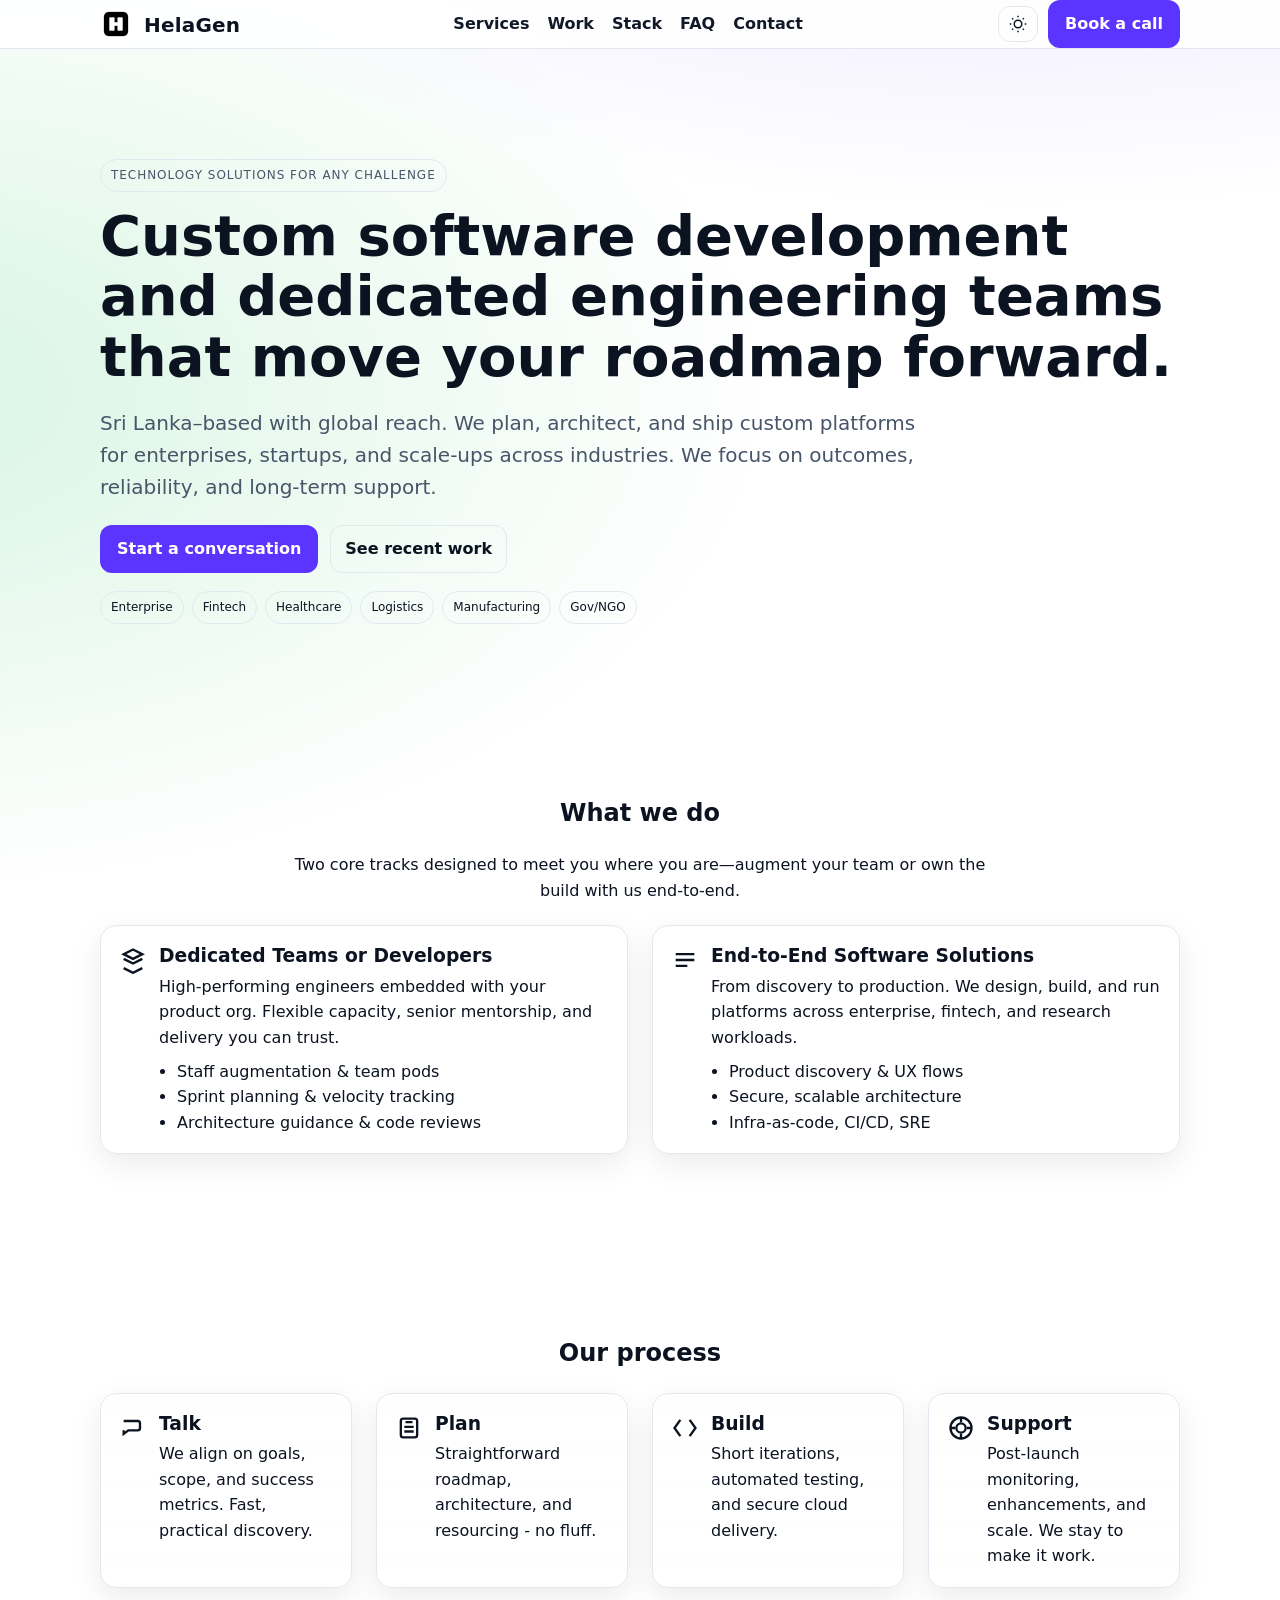
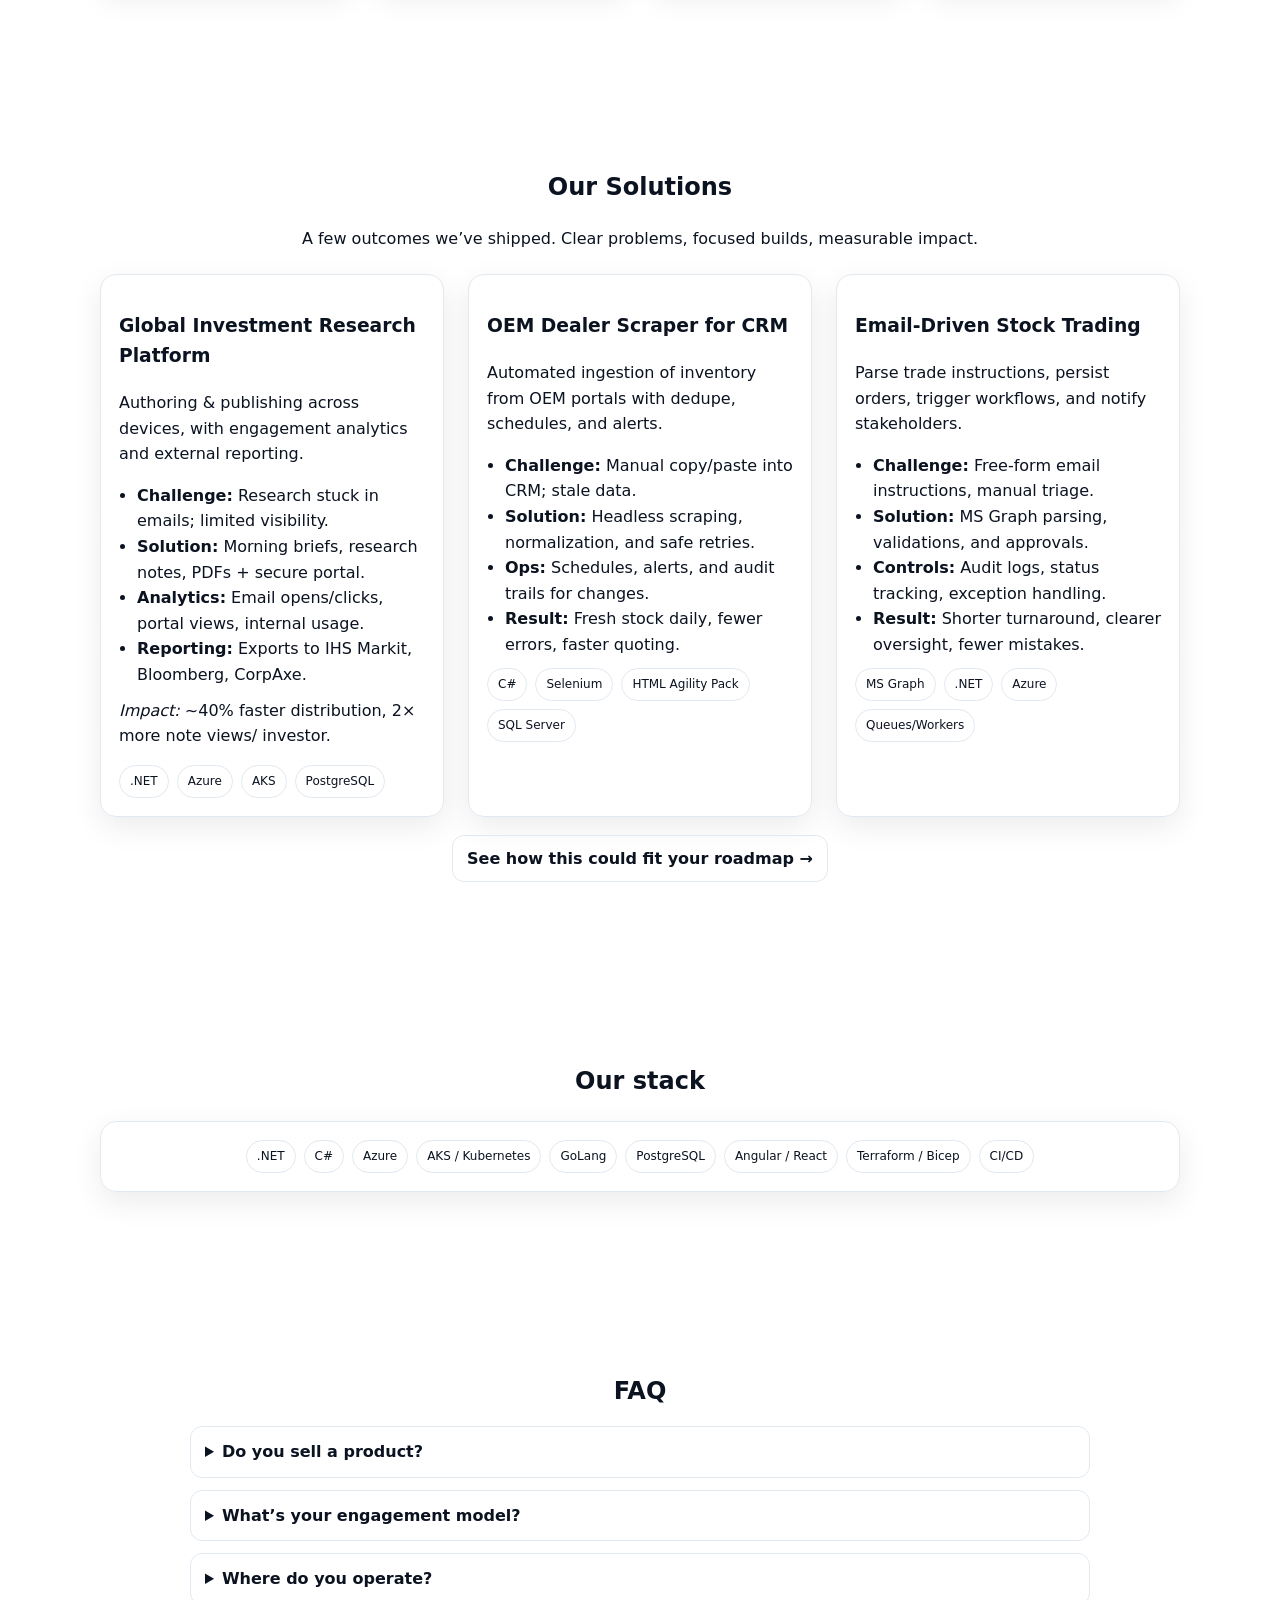
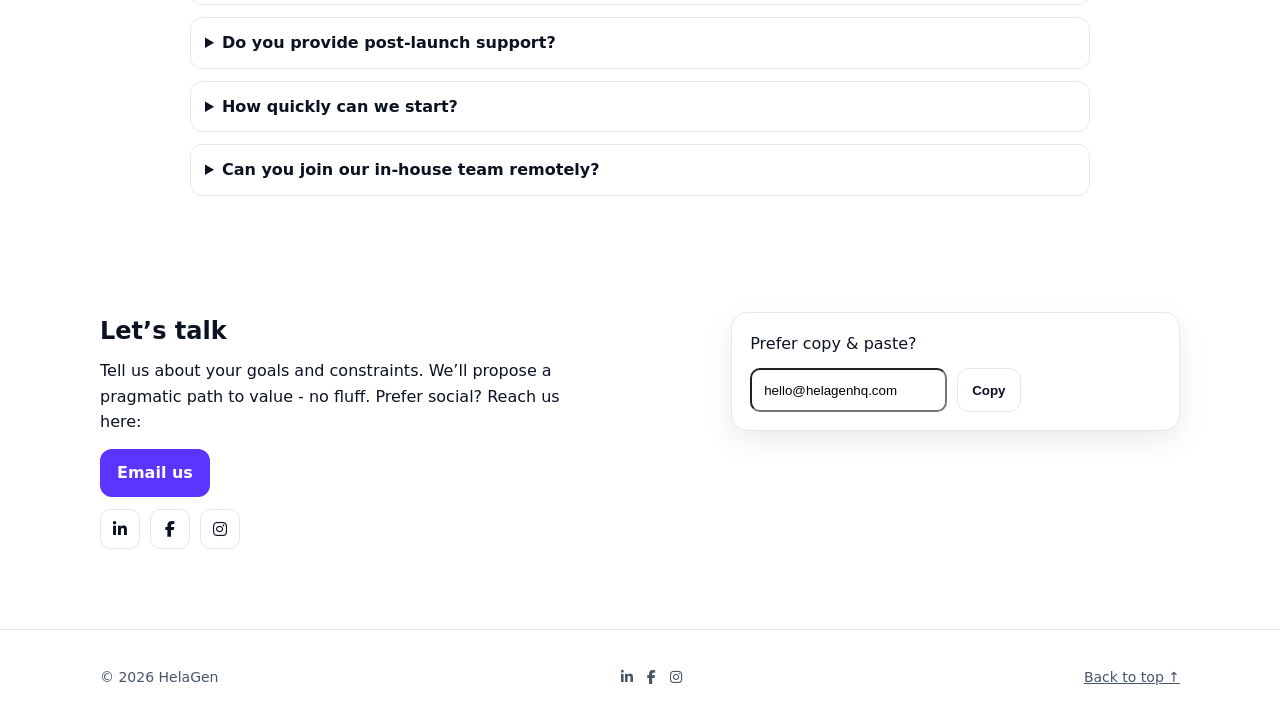
==== commit 901fd4a3: "SEO Improvements" ====
--- a/index.html
+++ b/index.html
@@ -3,17 +3,97 @@
   <head>
     <meta charset="utf-8" />
     <meta name="viewport" content="width=device-width, initial-scale=1" />
-    <title>HelaGen — Software Solutions & Consultancy</title>
+    <title>
+      HelaGen | Custom Software Development & Dedicated Engineering Teams
+    </title>
     <meta
       name="description"
-      content="HelaGen provides dedicated engineering teams and end‑to‑end software solutions across industries. .NET • Azure • Kubernetes • OpenAI • PostgreSQL."
-    />
+      content="HelaGen builds custom software, secure cloud platforms, and dedicated engineering teams for enterprises, startups, and scale-ups worldwide."
+    />
+    <meta
+      name="robots"
+      content="index, follow, max-image-preview:large, max-snippet:-1, max-video-preview:-1"
+    />
+    <meta name="author" content="HelaGen" />
+    <meta name="theme-color" content="#0b0c0f" />
+    <link rel="canonical" href="https://helagenhq.com/" />
     <link rel="icon" type="image/png" href="helagen_icon_17_09_2025.png" />
+    <meta
+      property="og:title"
+      content="HelaGen | Custom Software Development & Dedicated Engineering Teams"
+    />
+    <meta
+      property="og:description"
+      content="Dedicated developers and end-to-end software solutions for secure, scalable cloud platforms."
+    />
+    <meta property="og:type" content="website" />
+    <meta property="og:url" content="https://helagenhq.com/" />
+    <meta
+      property="og:image"
+      content="https://helagenhq.com/helagen_icon_17_09_2025.png"
+    />
+    <meta property="og:site_name" content="HelaGen" />
+    <meta name="twitter:card" content="summary" />
+    <meta
+      name="twitter:title"
+      content="HelaGen | Custom Software Development & Dedicated Engineering Teams"
+    />
+    <meta
+      name="twitter:description"
+      content="Dedicated developers and end-to-end software solutions for secure, scalable cloud platforms."
+    />
+    <meta
+      name="twitter:image"
+      content="https://helagenhq.com/helagen_icon_17_09_2025.png"
+    />
     <link
       rel="stylesheet"
       href="https://cdnjs.cloudflare.com/ajax/libs/font-awesome/6.5.0/css/all.min.css"
     />
     <link rel="stylesheet" href="assets/css/styles.css" />
+    <script type="application/ld+json">
+      {
+        "@context": "https://schema.org",
+        "@graph": [
+          {
+            "@type": "Organization",
+            "@id": "https://helagenhq.com/#organization",
+            "name": "HelaGen",
+            "url": "https://helagenhq.com/",
+            "logo": "https://helagenhq.com/helagen_icon_17_09_2025.png",
+            "email": "hello@helagenhq.com",
+            "description": "HelaGen provides dedicated engineering teams and end-to-end custom software solutions for enterprises, startups, and scale-ups.",
+            "areaServed": ["Sri Lanka", "Asia", "Europe"],
+            "sameAs": [
+              "https://www.linkedin.com/company/helagen/",
+              "https://www.facebook.com/helagenhq",
+              "https://www.instagram.com/helagenhq"
+            ],
+            "knowsAbout": [
+              "Custom software development",
+              "Dedicated engineering teams",
+              "Cloud architecture",
+              "Azure",
+              "Kubernetes",
+              ".NET",
+              "PostgreSQL",
+              "CI/CD",
+              "Software consultancy"
+            ]
+          },
+          {
+            "@type": "WebSite",
+            "@id": "https://helagenhq.com/#website",
+            "name": "HelaGen",
+            "url": "https://helagenhq.com/",
+            "publisher": {
+              "@id": "https://helagenhq.com/#organization"
+            },
+            "inLanguage": "en"
+          }
+        ]
+      }
+    </script>
   </head>
   <body>
     <!-- NAV -->
@@ -121,8 +201,8 @@
           <div>
             <span class="eyebrow">Technology solutions for any challenge</span>
             <h1>
-              Dedicated teams and end‑to‑end builds that move your roadmap
-              forward.
+              Custom software development and dedicated engineering teams that
+              move your roadmap forward.
             </h1>
             <p class="lead">
               Sri Lanka–based with global reach. We plan, architect, and ship
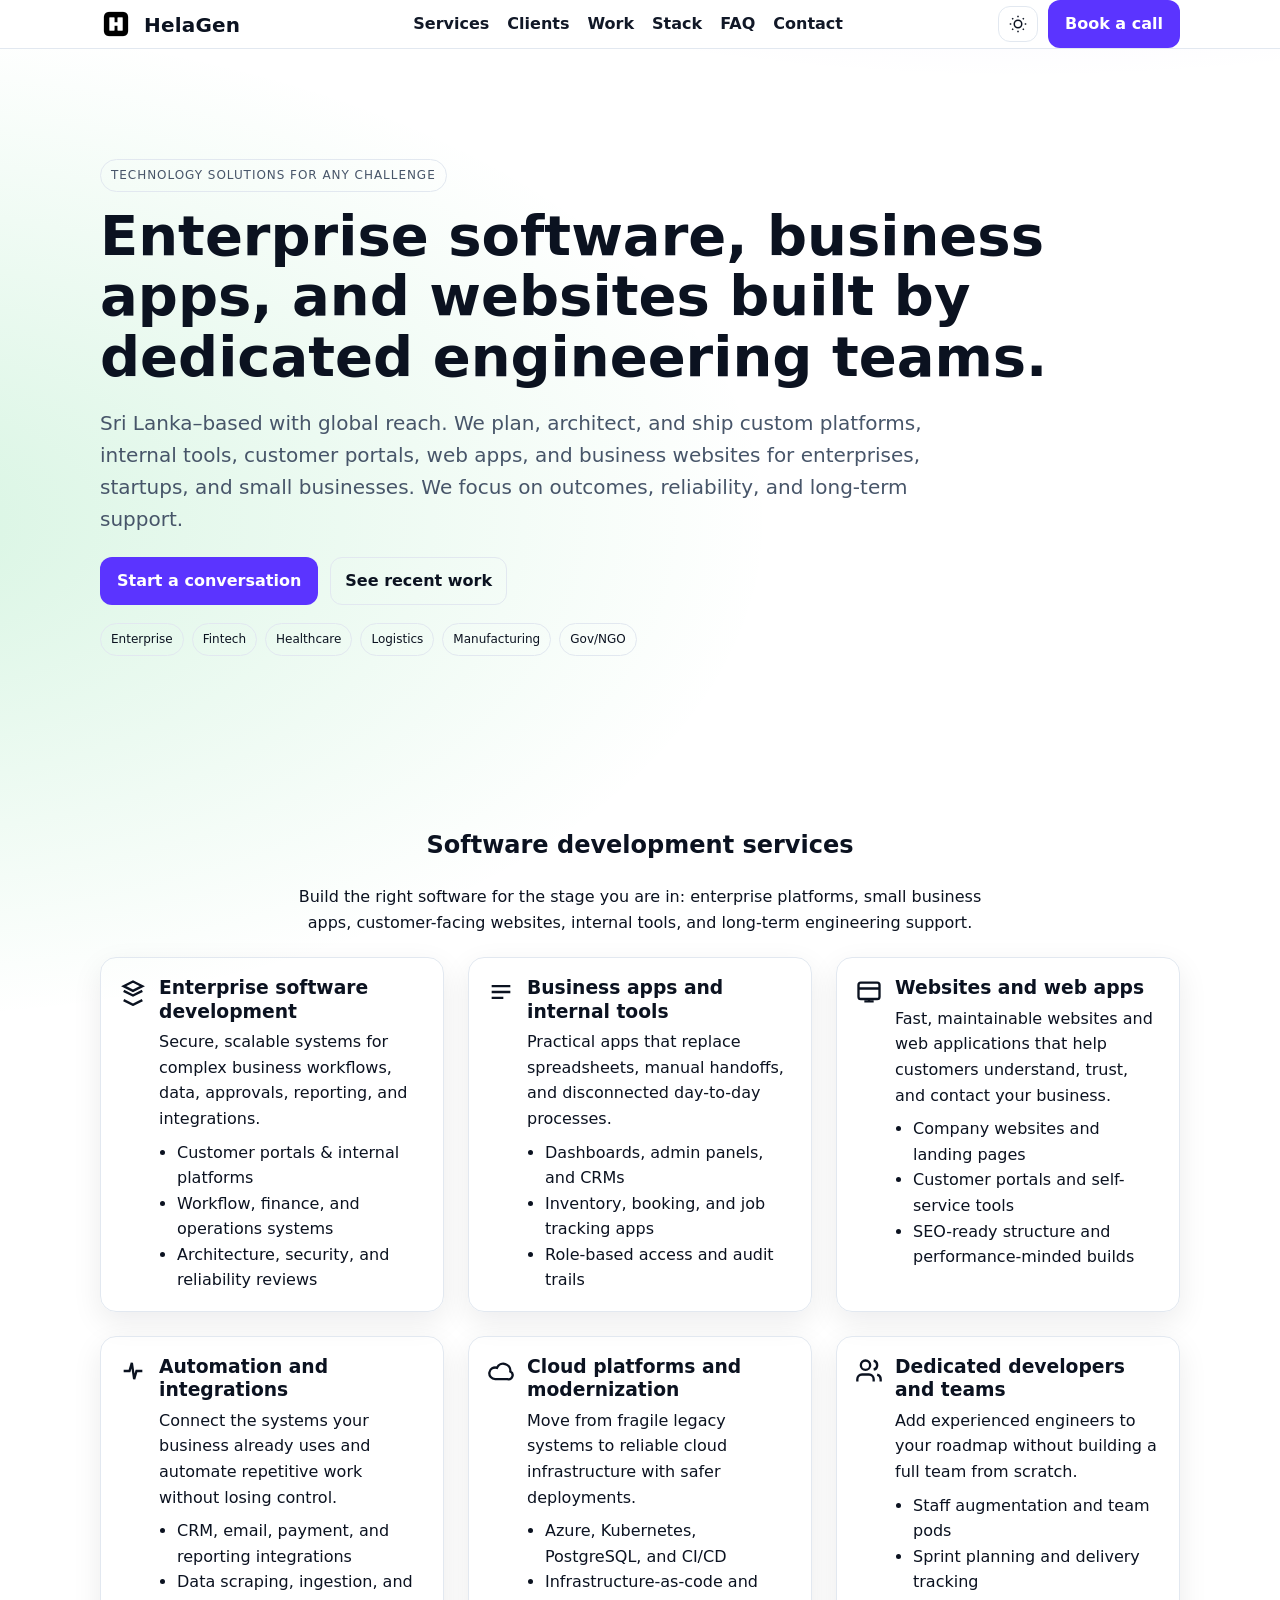
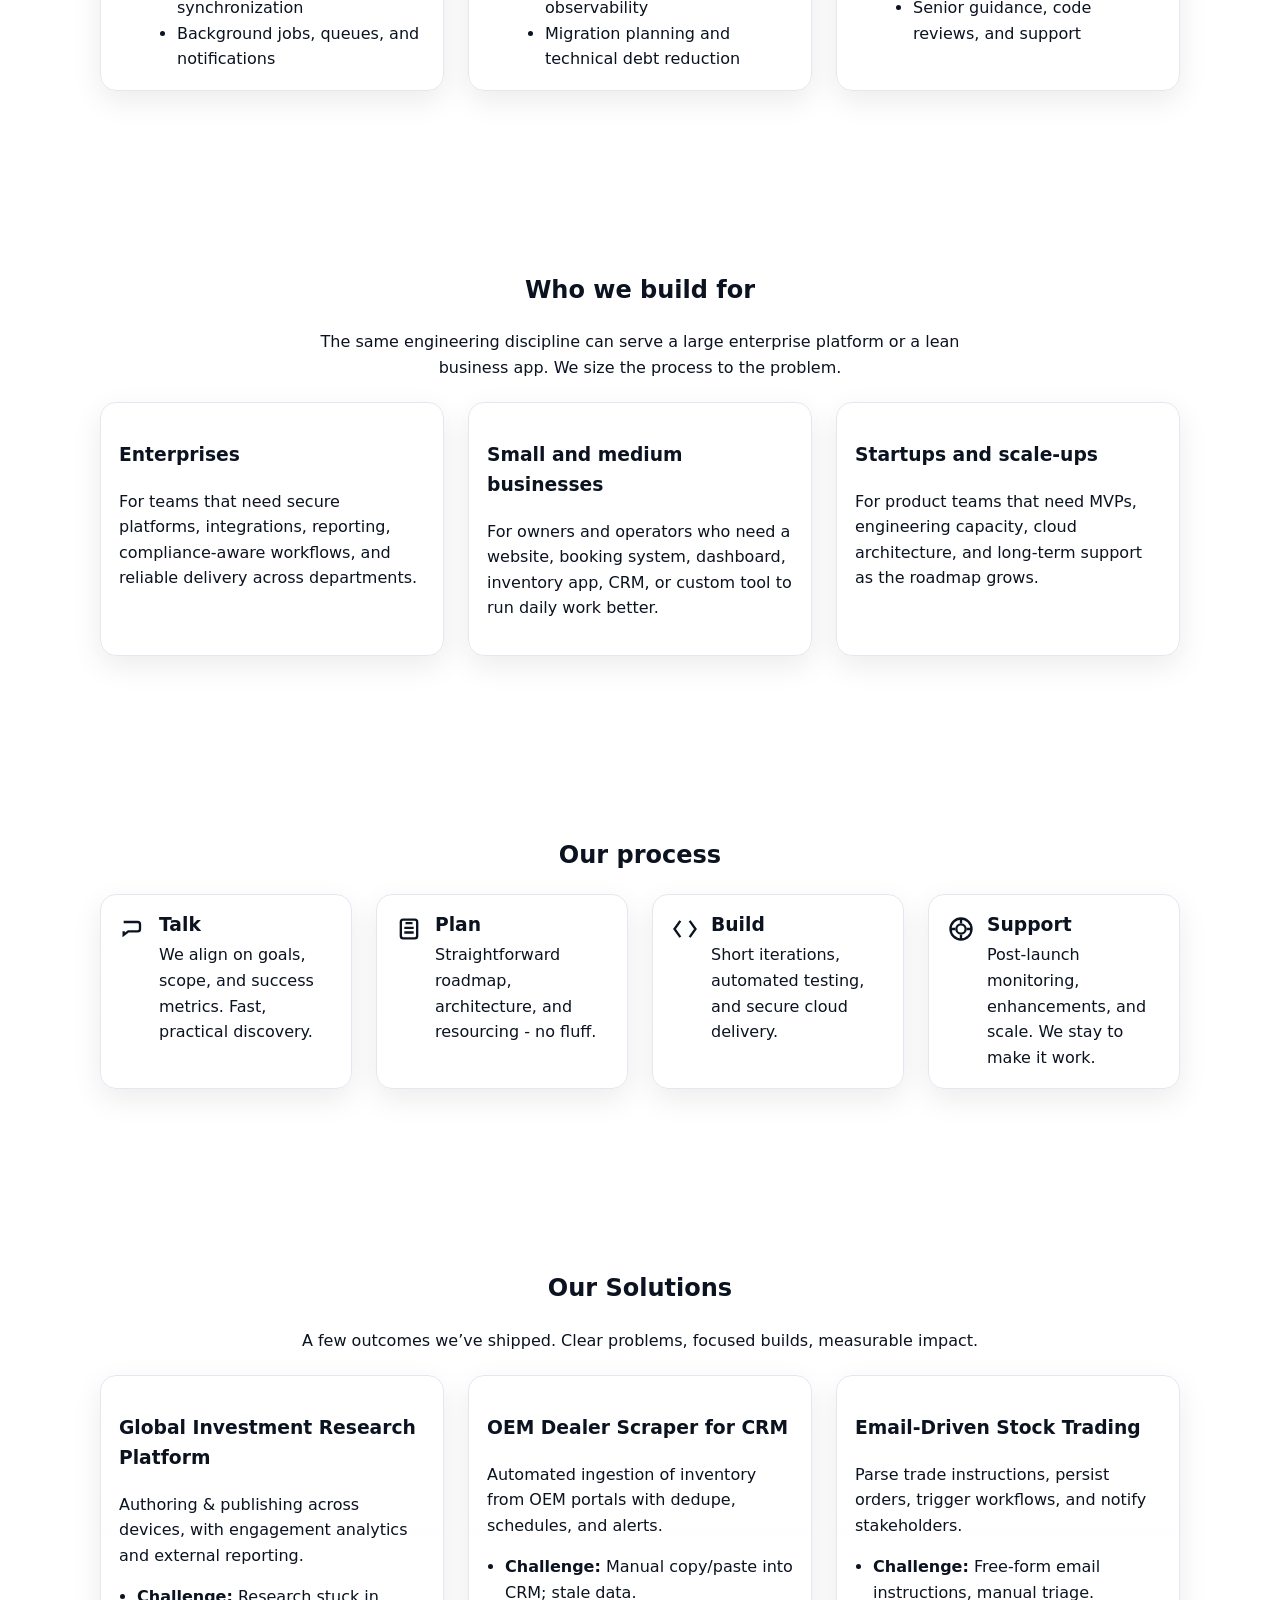
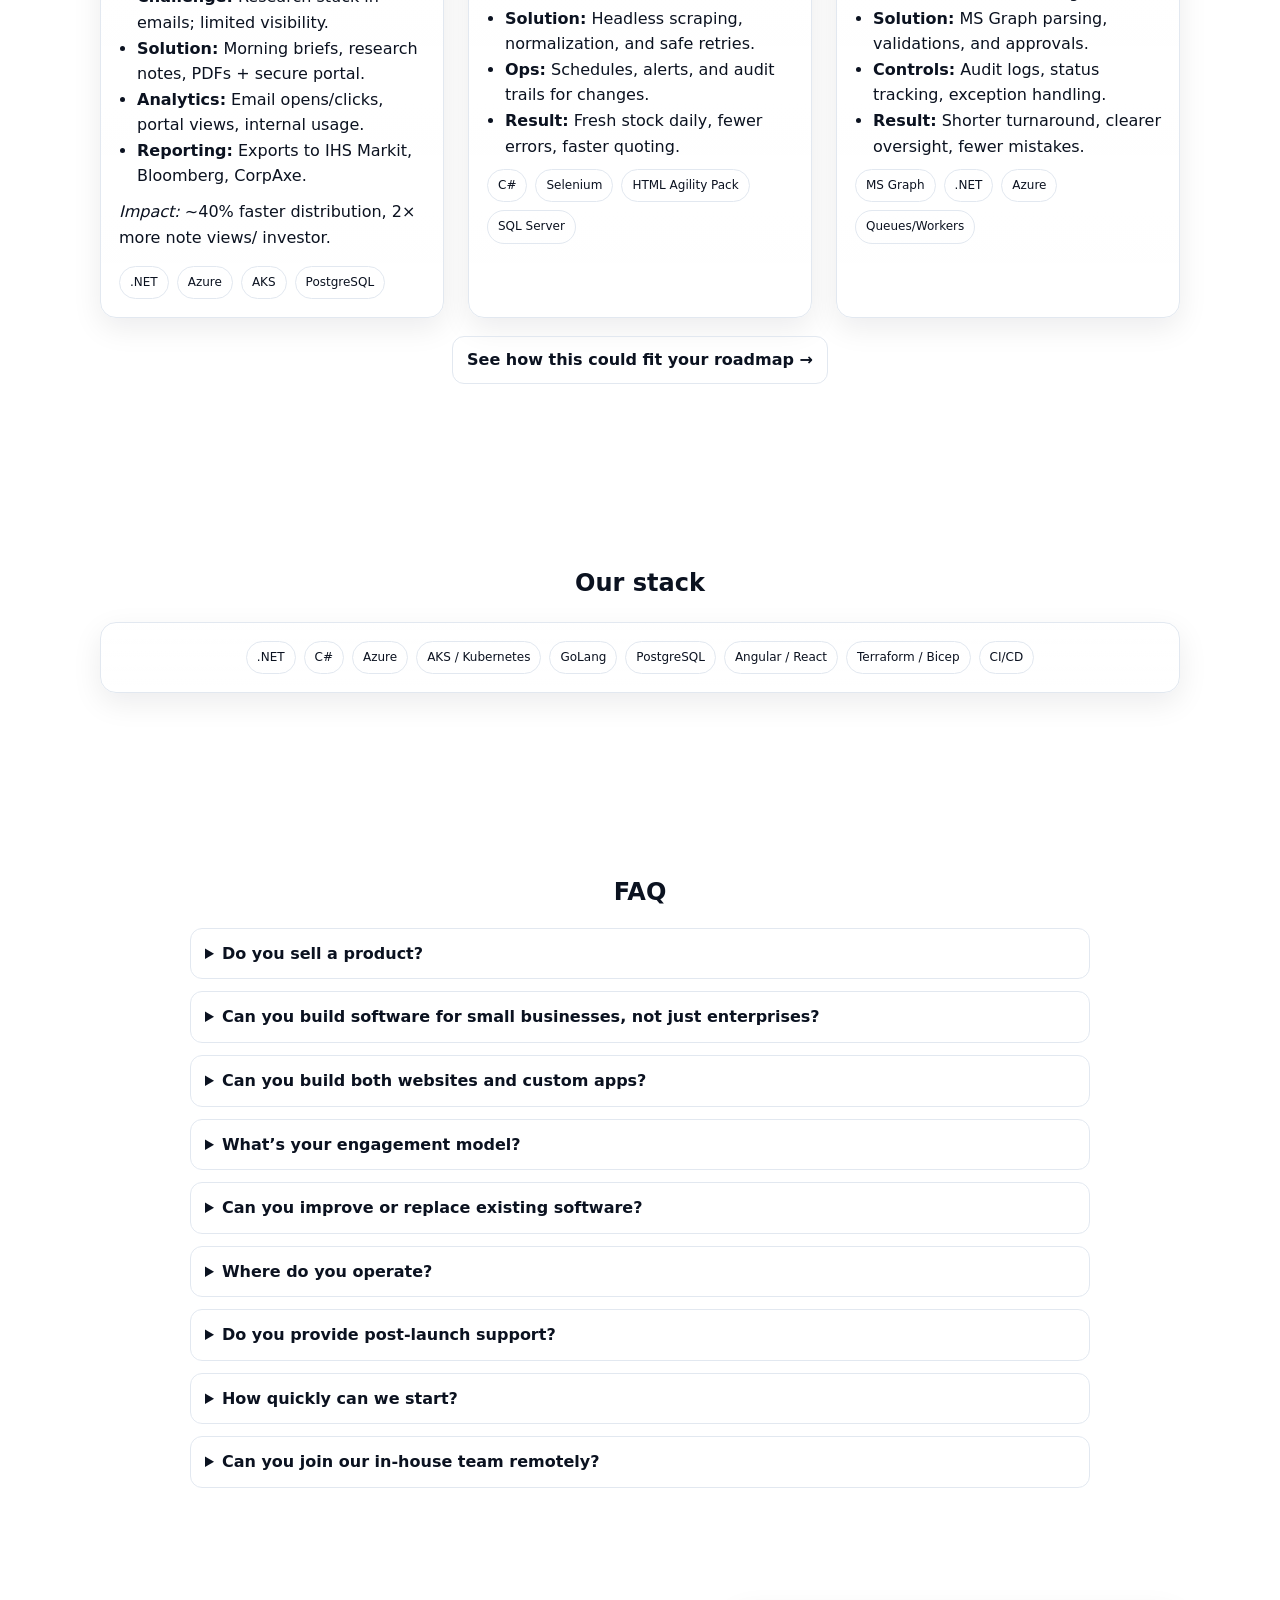
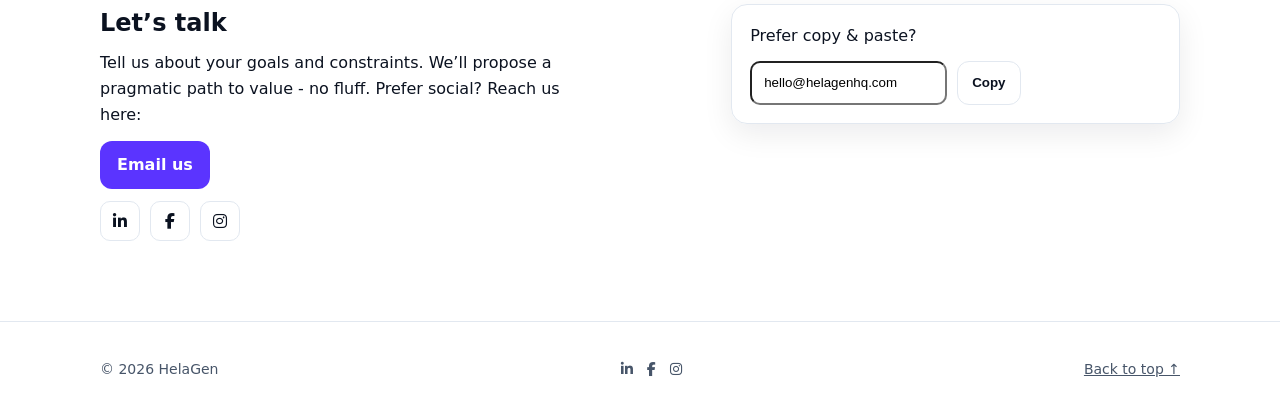
==== commit bc3d7492: "SEO content improvemnts" ====
--- a/index.html
+++ b/index.html
@@ -3,12 +3,10 @@
   <head>
     <meta charset="utf-8" />
     <meta name="viewport" content="width=device-width, initial-scale=1" />
-    <title>
-      HelaGen | Custom Software Development & Dedicated Engineering Teams
-    </title>
+    <title>HelaGen | Enterprise Software, Business Apps & Websites</title>
     <meta
       name="description"
-      content="HelaGen builds custom software, secure cloud platforms, and dedicated engineering teams for enterprises, startups, and scale-ups worldwide."
+      content="HelaGen builds enterprise software, business apps, websites, and cloud platforms with dedicated engineering teams for SMEs, startups, and enterprises."
     />
     <meta
       name="robots"
@@ -20,11 +18,11 @@
     <link rel="icon" type="image/png" href="helagen_icon_17_09_2025.png" />
     <meta
       property="og:title"
-      content="HelaGen | Custom Software Development & Dedicated Engineering Teams"
+      content="HelaGen | Enterprise Software, Business Apps & Websites"
     />
     <meta
       property="og:description"
-      content="Dedicated developers and end-to-end software solutions for secure, scalable cloud platforms."
+      content="Custom enterprise software, business apps, websites, and secure cloud platforms for growing teams."
     />
     <meta property="og:type" content="website" />
     <meta property="og:url" content="https://helagenhq.com/" />
@@ -36,11 +34,11 @@
     <meta name="twitter:card" content="summary" />
     <meta
       name="twitter:title"
-      content="HelaGen | Custom Software Development & Dedicated Engineering Teams"
+      content="HelaGen | Enterprise Software, Business Apps & Websites"
     />
     <meta
       name="twitter:description"
-      content="Dedicated developers and end-to-end software solutions for secure, scalable cloud platforms."
+      content="Custom enterprise software, business apps, websites, and secure cloud platforms for growing teams."
     />
     <meta
       name="twitter:image"
@@ -62,15 +60,24 @@
             "url": "https://helagenhq.com/",
             "logo": "https://helagenhq.com/helagen_icon_17_09_2025.png",
             "email": "hello@helagenhq.com",
-            "description": "HelaGen provides dedicated engineering teams and end-to-end custom software solutions for enterprises, startups, and scale-ups.",
+            "description": "HelaGen provides dedicated engineering teams and end-to-end custom software, business apps, websites, and secure cloud platforms for SMEs, startups, and enterprises.",
             "areaServed": ["Sri Lanka", "Asia", "Europe"],
+            "contactPoint": {
+              "@type": "ContactPoint",
+              "email": "hello@helagenhq.com",
+              "contactType": "sales",
+              "availableLanguage": "en"
+            },
             "sameAs": [
               "https://www.linkedin.com/company/helagen/",
-              "https://www.facebook.com/helagenhq",
-              "https://www.instagram.com/helagenhq"
+              "https://www.facebook.com/helagen",
+              "https://www.instagram.com/helagen.hq"
             ],
             "knowsAbout": [
               "Custom software development",
+              "Enterprise software development",
+              "Business app development",
+              "Website development",
               "Dedicated engineering teams",
               "Cloud architecture",
               "Azure",
@@ -79,6 +86,40 @@
               "PostgreSQL",
               "CI/CD",
               "Software consultancy"
+            ],
+            "makesOffer": [
+              {
+                "@type": "Offer",
+                "itemOffered": {
+                  "@type": "Service",
+                  "name": "Enterprise software development",
+                  "description": "Custom platforms, portals, workflow systems, and integrations for enterprise teams."
+                }
+              },
+              {
+                "@type": "Offer",
+                "itemOffered": {
+                  "@type": "Service",
+                  "name": "Business app development",
+                  "description": "Internal tools, customer portals, dashboards, and process automation for growing businesses."
+                }
+              },
+              {
+                "@type": "Offer",
+                "itemOffered": {
+                  "@type": "Service",
+                  "name": "Website development",
+                  "description": "Business websites and web applications designed for performance, maintainability, and conversion."
+                }
+              },
+              {
+                "@type": "Offer",
+                "itemOffered": {
+                  "@type": "Service",
+                  "name": "Dedicated engineering teams",
+                  "description": "Flexible developers and engineering pods that embed with client product teams."
+                }
+              }
             ]
           },
           {
@@ -112,6 +153,7 @@
         <!-- Desktop links -->
         <div class="links desktop-nav" aria-label="Primary">
           <a href="#services">Services</a>
+          <a href="#clients">Clients</a>
           <a href="#work">Work</a>
           <a href="#stack">Stack</a>
           <a href="#faq">FAQ</a>
@@ -182,6 +224,7 @@
       <!-- Mobile dropdown (hidden by default) -->
       <div id="mobileMenu" class="mobile-menu" hidden>
         <a href="#services">Services</a>
+        <a href="#clients">Clients</a>
         <a href="#work">Work</a>
         <a href="#stack">Stack</a>
         <a href="#faq">FAQ</a>
@@ -201,14 +244,14 @@
           <div>
             <span class="eyebrow">Technology solutions for any challenge</span>
             <h1>
-              Custom software development and dedicated engineering teams that
-              move your roadmap forward.
+              Enterprise software, business apps, and websites built by
+              dedicated engineering teams.
             </h1>
             <p class="lead">
               Sri Lanka–based with global reach. We plan, architect, and ship
-              custom platforms for enterprises, startups, and scale‑ups across
-              industries. We focus on outcomes, reliability, and long‑term
-              support.
+              custom platforms, internal tools, customer portals, web apps, and
+              business websites for enterprises, startups, and small businesses.
+              We focus on outcomes, reliability, and long‑term support.
             </p>
             <div class="hero-actions">
               <a class="btn primary" href="#contact">Start a conversation</a>
@@ -229,12 +272,13 @@
       <!-- SERVICES -->
       <section id="services">
         <div class="container">
-          <h2 class="section-title">What we do</h2>
+          <h2 class="section-title">Software development services</h2>
           <p class="muted section-intro">
-            Two core tracks designed to meet you where you are—augment your team
-            or own the build with us end‑to‑end.
+            Build the right software for the stage you are in: enterprise
+            platforms, small business apps, customer-facing websites, internal
+            tools, and long-term engineering support.
           </p>
-          <div class="grid grid-2">
+          <div class="grid grid-3">
             <article class="card">
               <div class="feature">
                 <svg
@@ -249,16 +293,15 @@
                   <path d="M4 19l8 4 8-4" />
                 </svg>
                 <div>
-                  <h3>Dedicated Teams or Developers</h3>
+                  <h3>Enterprise software development</h3>
                   <p class="muted">
-                    High‑performing engineers embedded with your product org.
-                    Flexible capacity, senior mentorship, and delivery you can
-                    trust.
+                    Secure, scalable systems for complex business workflows,
+                    data, approvals, reporting, and integrations.
                   </p>
                   <ul>
-                    <li>Staff augmentation & team pods</li>
-                    <li>Sprint planning & velocity tracking</li>
-                    <li>Architecture guidance & code reviews</li>
+                    <li>Customer portals & internal platforms</li>
+                    <li>Workflow, finance, and operations systems</li>
+                    <li>Architecture, security, and reliability reviews</li>
                   </ul>
                 </div>
               </div>
@@ -275,19 +318,161 @@
                   <path d="M4 7h16M4 12h16M4 17h10" />
                 </svg>
                 <div>
-                  <h3>End‑to‑End Software Solutions</h3>
+                  <h3>Business apps and internal tools</h3>
                   <p class="muted">
-                    From discovery to production. We design, build, and run
-                    platforms across enterprise, fintech, and research
-                    workloads.
+                    Practical apps that replace spreadsheets, manual handoffs,
+                    and disconnected day-to-day processes.
                   </p>
                   <ul>
-                    <li>Product discovery & UX flows</li>
-                    <li>Secure, scalable architecture</li>
-                    <li>Infra‑as‑code, CI/CD, SRE</li>
+                    <li>Dashboards, admin panels, and CRMs</li>
+                    <li>Inventory, booking, and job tracking apps</li>
+                    <li>Role-based access and audit trails</li>
                   </ul>
                 </div>
               </div>
+            </article>
+            <article class="card">
+              <div class="feature">
+                <svg
+                  viewBox="0 0 24 24"
+                  fill="none"
+                  stroke="currentColor"
+                  stroke-width="2"
+                  aria-hidden="true"
+                >
+                  <rect x="3" y="4" width="18" height="14" rx="2" />
+                  <path d="M8 20h8M12 18v2M3 9h18" />
+                </svg>
+                <div>
+                  <h3>Websites and web apps</h3>
+                  <p class="muted">
+                    Fast, maintainable websites and web applications that help
+                    customers understand, trust, and contact your business.
+                  </p>
+                  <ul>
+                    <li>Company websites and landing pages</li>
+                    <li>Customer portals and self-service tools</li>
+                    <li>SEO-ready structure and performance-minded builds</li>
+                  </ul>
+                </div>
+              </div>
+            </article>
+            <article class="card">
+              <div class="feature">
+                <svg
+                  viewBox="0 0 24 24"
+                  fill="none"
+                  stroke="currentColor"
+                  stroke-width="2"
+                  aria-hidden="true"
+                >
+                  <path d="M4 12h5l2-7 2 14 2-7h5" />
+                </svg>
+                <div>
+                  <h3>Automation and integrations</h3>
+                  <p class="muted">
+                    Connect the systems your business already uses and automate
+                    repetitive work without losing control.
+                  </p>
+                  <ul>
+                    <li>CRM, email, payment, and reporting integrations</li>
+                    <li>Data scraping, ingestion, and synchronization</li>
+                    <li>Background jobs, queues, and notifications</li>
+                  </ul>
+                </div>
+              </div>
+            </article>
+            <article class="card">
+              <div class="feature">
+                <svg
+                  viewBox="0 0 24 24"
+                  fill="none"
+                  stroke="currentColor"
+                  stroke-width="2"
+                  aria-hidden="true"
+                >
+                  <path
+                    d="M17.5 19H7a5 5 0 1 1 1.6-9.74A6 6 0 0 1 20 12.5 3.5 3.5 0 0 1 17.5 19z"
+                  />
+                </svg>
+                <div>
+                  <h3>Cloud platforms and modernization</h3>
+                  <p class="muted">
+                    Move from fragile legacy systems to reliable cloud
+                    infrastructure with safer deployments.
+                  </p>
+                  <ul>
+                    <li>Azure, Kubernetes, PostgreSQL, and CI/CD</li>
+                    <li>Infrastructure-as-code and observability</li>
+                    <li>Migration planning and technical debt reduction</li>
+                  </ul>
+                </div>
+              </div>
+            </article>
+            <article class="card">
+              <div class="feature">
+                <svg
+                  viewBox="0 0 24 24"
+                  fill="none"
+                  stroke="currentColor"
+                  stroke-width="2"
+                  aria-hidden="true"
+                >
+                  <path d="M16 21v-2a4 4 0 0 0-4-4H6a4 4 0 0 0-4 4v2" />
+                  <circle cx="9" cy="7" r="4" />
+                  <path
+                    d="M22 21v-2a4 4 0 0 0-3-3.87M16 3.13a4 4 0 0 1 0 7.75"
+                  />
+                </svg>
+                <div>
+                  <h3>Dedicated developers and teams</h3>
+                  <p class="muted">
+                    Add experienced engineers to your roadmap without building a
+                    full team from scratch.
+                  </p>
+                  <ul>
+                    <li>Staff augmentation and team pods</li>
+                    <li>Sprint planning and delivery tracking</li>
+                    <li>Senior guidance, code reviews, and support</li>
+                  </ul>
+                </div>
+              </div>
+            </article>
+          </div>
+        </div>
+      </section>
+
+      <!-- CLIENTS -->
+      <section id="clients">
+        <div class="container">
+          <h2 class="section-title">Who we build for</h2>
+          <p class="muted section-intro">
+            The same engineering discipline can serve a large enterprise
+            platform or a lean business app. We size the process to the problem.
+          </p>
+          <div class="grid grid-3">
+            <article class="card">
+              <h3>Enterprises</h3>
+              <p class="muted">
+                For teams that need secure platforms, integrations, reporting,
+                compliance-aware workflows, and reliable delivery across
+                departments.
+              </p>
+            </article>
+            <article class="card">
+              <h3>Small and medium businesses</h3>
+              <p class="muted">
+                For owners and operators who need a website, booking system,
+                dashboard, inventory app, CRM, or custom tool to run daily work
+                better.
+              </p>
+            </article>
+            <article class="card">
+              <h3>Startups and scale-ups</h3>
+              <p class="muted">
+                For product teams that need MVPs, engineering capacity, cloud
+                architecture, and long-term support as the roadmap grows.
+              </p>
             </article>
           </div>
         </div>
@@ -533,10 +718,38 @@
             </p>
           </details>
           <details>
+            <summary>
+              Can you build software for small businesses, not just enterprises?
+            </summary>
+            <p>
+              Yes. We build practical business apps, websites, dashboards,
+              booking tools, inventory systems, CRMs, and workflow automation
+              for small and medium businesses. We keep the scope lean and focus
+              on the work that saves time or helps the business grow.
+            </p>
+          </details>
+          <details>
+            <summary>Can you build both websites and custom apps?</summary>
+            <p>
+              Yes. We can build a marketing website, a customer-facing web app,
+              an internal admin tool, or a full software platform. If you are
+              not sure what you need yet, we can help shape the first practical
+              version before development starts.
+            </p>
+          </details>
+          <details>
             <summary>What’s your engagement model?</summary>
             <p>
               Flexible: team augmentation, fixed‑scope builds, or long‑term
               retainer for roadmap ownership and support.
+            </p>
+          </details>
+          <details>
+            <summary>Can you improve or replace existing software?</summary>
+            <p>
+              Yes. We can audit an existing system, stabilize it, modernize the
+              architecture, move it to cloud infrastructure, add integrations,
+              or rebuild the parts that are slowing the business down.
             </p>
           </details>
           <details>
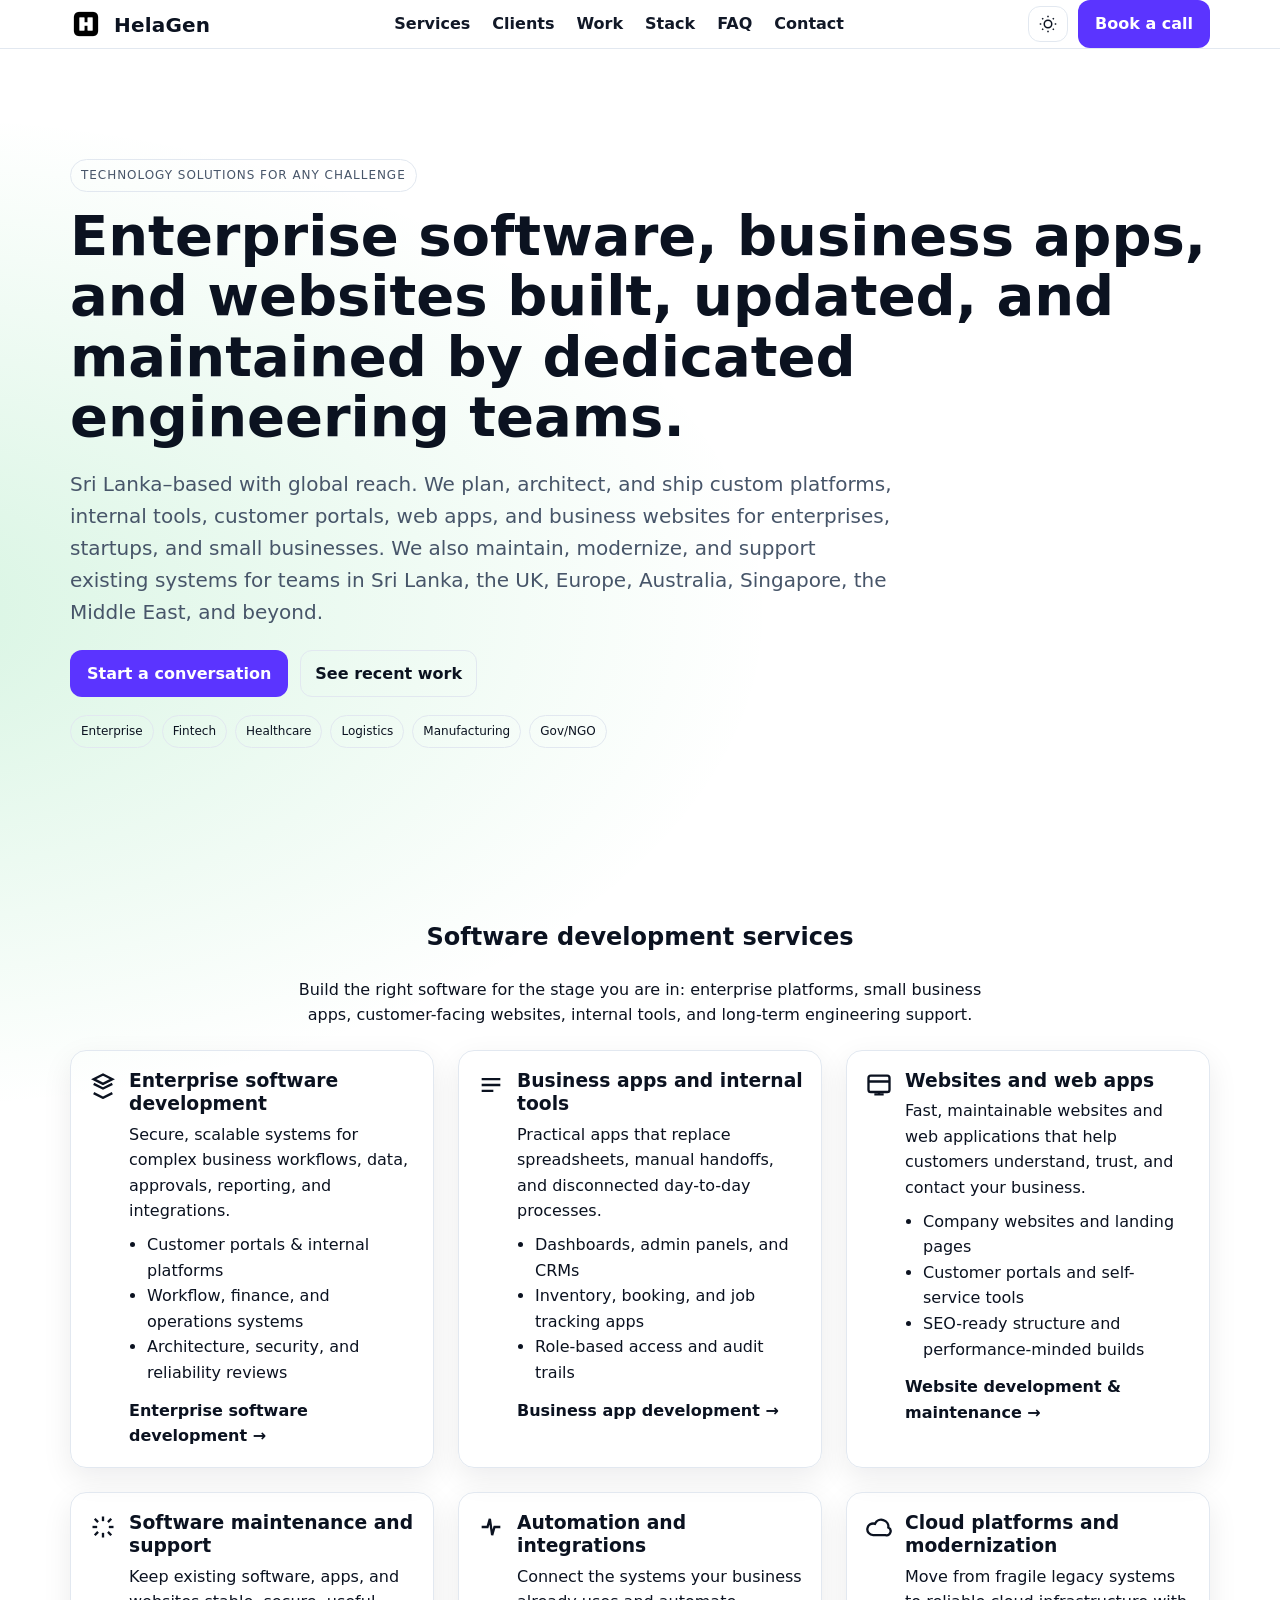
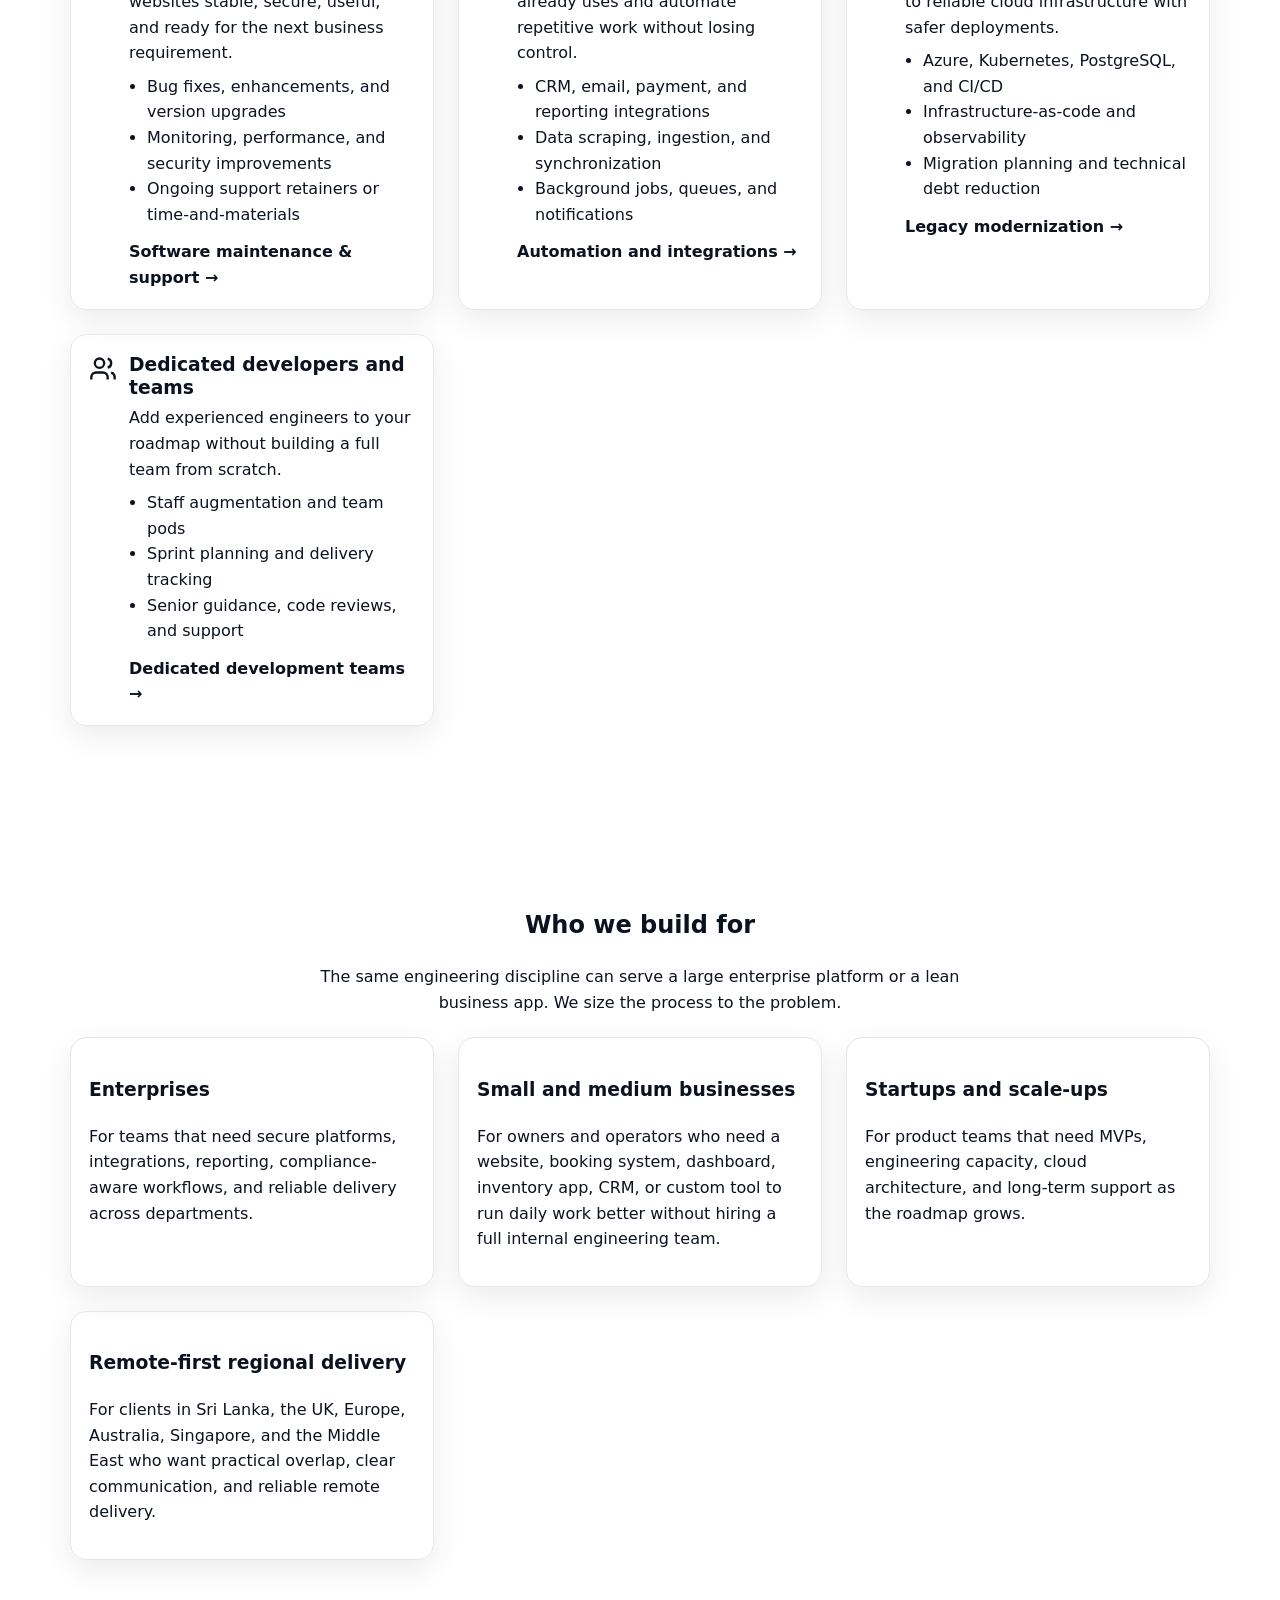
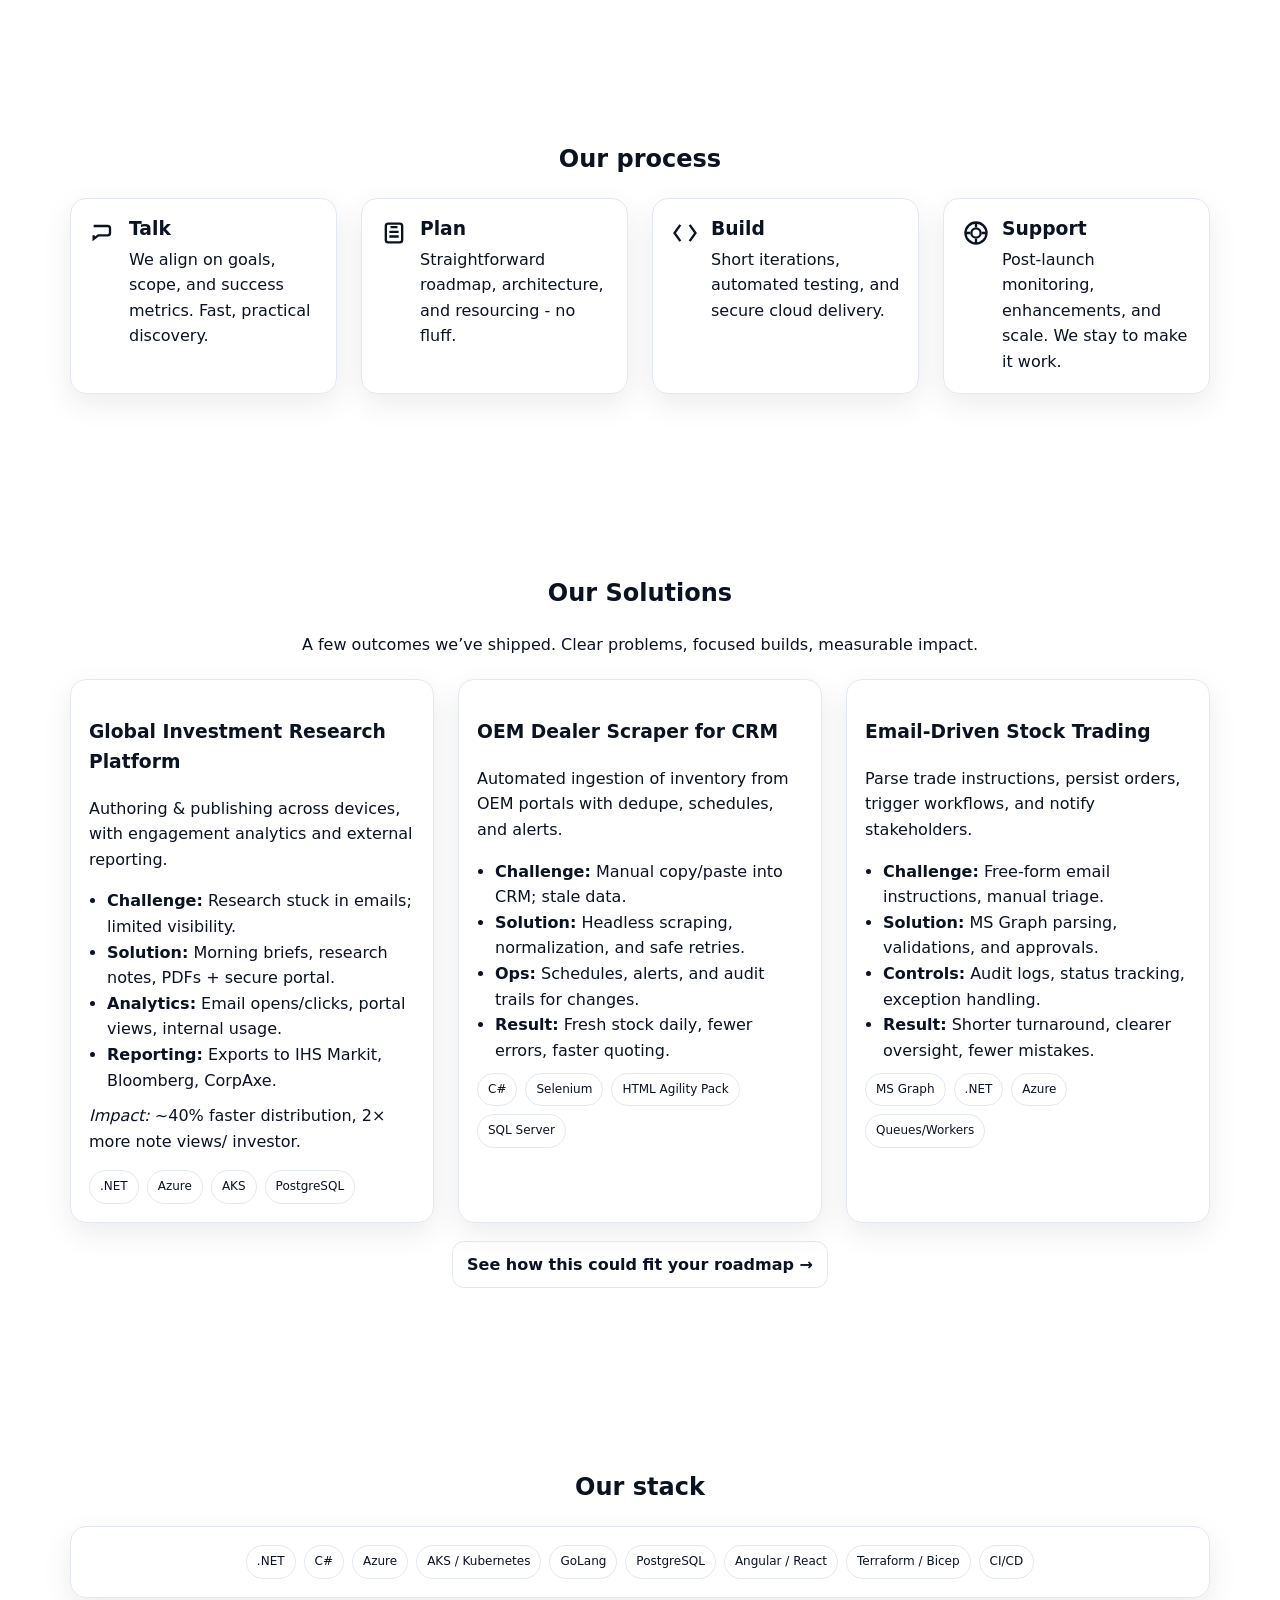
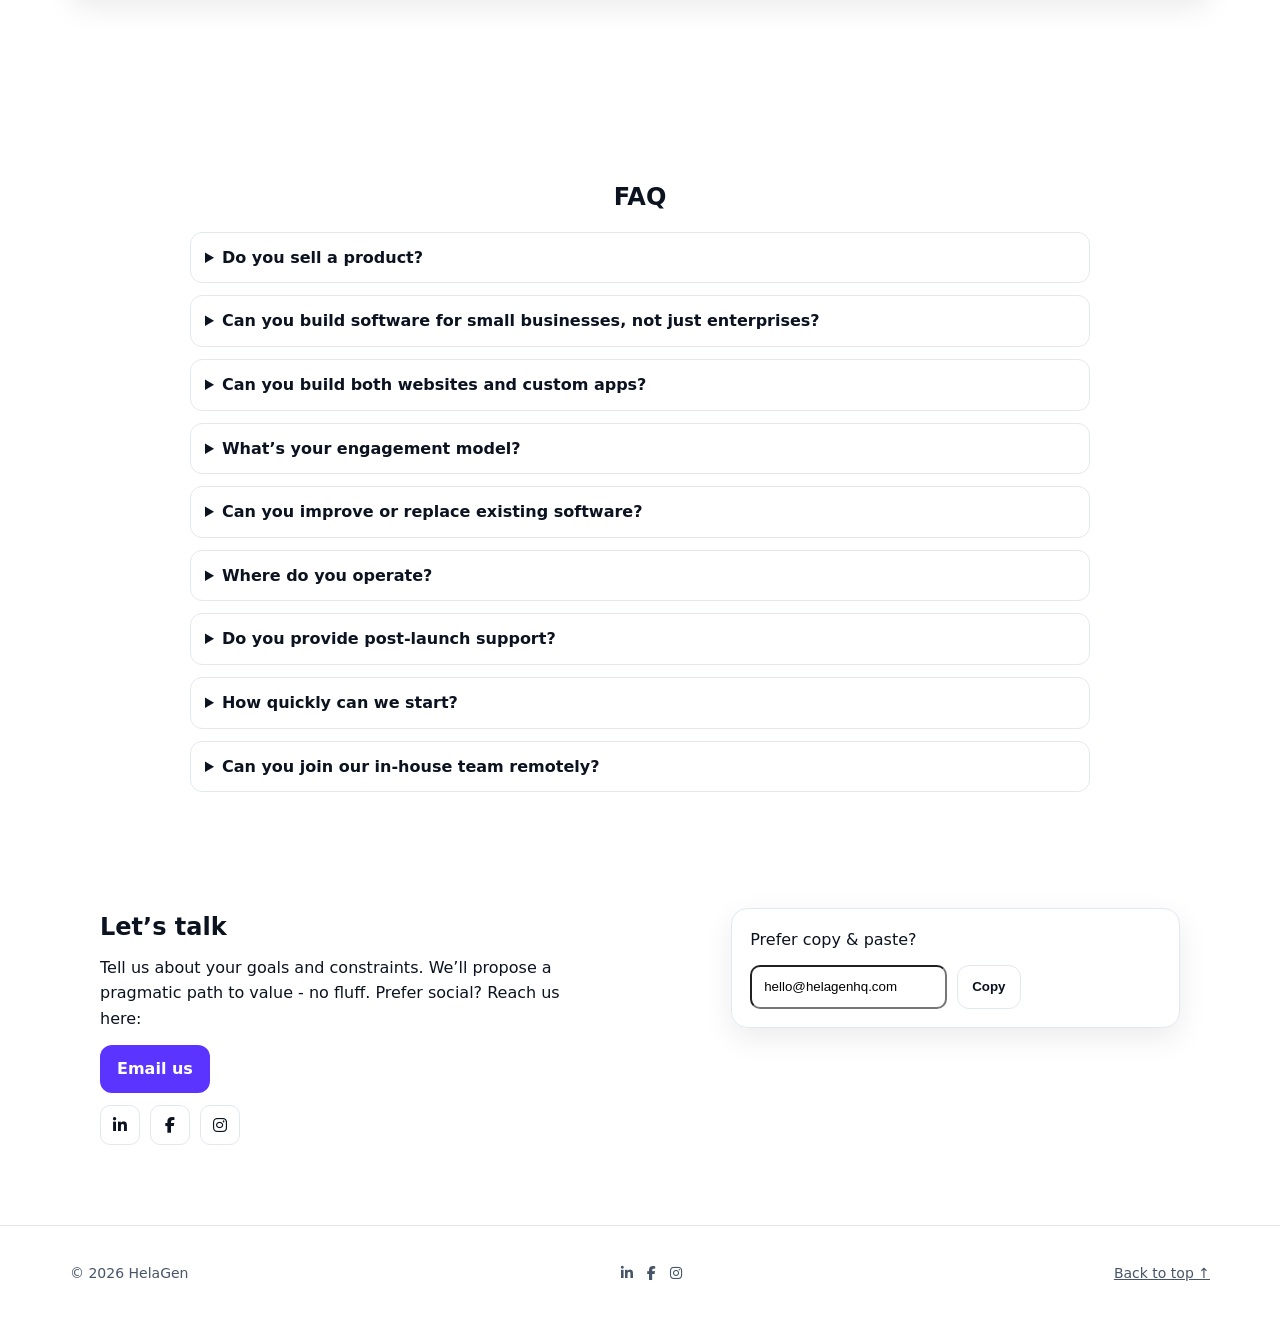
==== commit 65e1df97: "Improvements to SEO page navigations" ====
--- a/index.html
+++ b/index.html
@@ -3,10 +3,10 @@
   <head>
     <meta charset="utf-8" />
     <meta name="viewport" content="width=device-width, initial-scale=1" />
-    <title>HelaGen | Enterprise Software, Business Apps & Websites</title>
+    <title>HelaGen | Enterprise Software, Apps, Websites & Maintenance</title>
     <meta
       name="description"
-      content="HelaGen builds enterprise software, business apps, websites, and cloud platforms with dedicated engineering teams for SMEs, startups, and enterprises."
+      content="HelaGen builds, updates, and maintains enterprise software, business apps, websites, and cloud platforms for SMEs, startups, and enterprises."
     />
     <meta
       name="robots"
@@ -18,31 +18,41 @@
     <link rel="icon" type="image/png" href="helagen_icon_17_09_2025.png" />
     <meta
       property="og:title"
-      content="HelaGen | Enterprise Software, Business Apps & Websites"
+      content="HelaGen | Enterprise Software, Apps, Websites & Maintenance"
     />
     <meta
       property="og:description"
-      content="Custom enterprise software, business apps, websites, and secure cloud platforms for growing teams."
+      content="Build, update, and maintain enterprise software, business apps, websites, and secure cloud platforms."
     />
     <meta property="og:type" content="website" />
     <meta property="og:url" content="https://helagenhq.com/" />
     <meta
       property="og:image"
-      content="https://helagenhq.com/helagen_icon_17_09_2025.png"
+      content="https://helagenhq.com/assets/images/og-preview.png"
+    />
+    <meta property="og:image:width" content="1200" />
+    <meta property="og:image:height" content="630" />
+    <meta
+      property="og:image:alt"
+      content="HelaGen - Enterprise Software, Business Apps & Websites"
     />
     <meta property="og:site_name" content="HelaGen" />
-    <meta name="twitter:card" content="summary" />
+    <meta name="twitter:card" content="summary_large_image" />
     <meta
       name="twitter:title"
-      content="HelaGen | Enterprise Software, Business Apps & Websites"
+      content="HelaGen | Enterprise Software, Apps, Websites & Maintenance"
     />
     <meta
       name="twitter:description"
-      content="Custom enterprise software, business apps, websites, and secure cloud platforms for growing teams."
+      content="Build, update, and maintain enterprise software, business apps, websites, and secure cloud platforms."
     />
     <meta
       name="twitter:image"
-      content="https://helagenhq.com/helagen_icon_17_09_2025.png"
+      content="https://helagenhq.com/assets/images/og-preview.png"
+    />
+    <meta
+      name="twitter:image:alt"
+      content="HelaGen - Enterprise Software, Business Apps & Websites"
     />
     <link
       rel="stylesheet"
@@ -60,8 +70,16 @@
             "url": "https://helagenhq.com/",
             "logo": "https://helagenhq.com/helagen_icon_17_09_2025.png",
             "email": "hello@helagenhq.com",
-            "description": "HelaGen provides dedicated engineering teams and end-to-end custom software, business apps, websites, and secure cloud platforms for SMEs, startups, and enterprises.",
-            "areaServed": ["Sri Lanka", "Asia", "Europe"],
+            "description": "HelaGen provides dedicated engineering teams and end-to-end custom software, business apps, websites, maintenance, modernization, and secure cloud platforms for SMEs, startups, and enterprises.",
+            "areaServed": [
+              "Sri Lanka",
+              "United Kingdom",
+              "Europe",
+              "Australia",
+              "Singapore",
+              "United Arab Emirates",
+              "Asia"
+            ],
             "contactPoint": {
               "@type": "ContactPoint",
               "email": "hello@helagenhq.com",
@@ -78,6 +96,10 @@
               "Enterprise software development",
               "Business app development",
               "Website development",
+              "Software maintenance",
+              "Website maintenance",
+              "Application modernization",
+              "Legacy software modernization",
               "Dedicated engineering teams",
               "Cloud architecture",
               "Azure",
@@ -110,6 +132,22 @@
                   "@type": "Service",
                   "name": "Website development",
                   "description": "Business websites and web applications designed for performance, maintainability, and conversion."
+                }
+              },
+              {
+                "@type": "Offer",
+                "itemOffered": {
+                  "@type": "Service",
+                  "name": "Software maintenance and support",
+                  "description": "Ongoing bug fixes, enhancements, monitoring, updates, and support for existing software, apps, and websites."
+                }
+              },
+              {
+                "@type": "Offer",
+                "itemOffered": {
+                  "@type": "Service",
+                  "name": "Legacy software modernization",
+                  "description": "Audits, refactoring, cloud migration, integration work, and rebuilds for older systems."
                 }
               },
               {
@@ -244,14 +282,16 @@
           <div>
             <span class="eyebrow">Technology solutions for any challenge</span>
             <h1>
-              Enterprise software, business apps, and websites built by
-              dedicated engineering teams.
+              Enterprise software, business apps, and websites built, updated,
+              and maintained by dedicated engineering teams.
             </h1>
             <p class="lead">
               Sri Lanka–based with global reach. We plan, architect, and ship
               custom platforms, internal tools, customer portals, web apps, and
               business websites for enterprises, startups, and small businesses.
-              We focus on outcomes, reliability, and long‑term support.
+              We also maintain, modernize, and support existing systems for
+              teams in Sri Lanka, the UK, Europe, Australia, Singapore, the
+              Middle East, and beyond.
             </p>
             <div class="hero-actions">
               <a class="btn primary" href="#contact">Start a conversation</a>
@@ -303,6 +343,11 @@
                     <li>Workflow, finance, and operations systems</li>
                     <li>Architecture, security, and reliability reviews</li>
                   </ul>
+                  <a
+                    class="text-link"
+                    href="enterprise-software-development.html"
+                    >Enterprise software development →</a
+                  >
                 </div>
               </div>
             </article>
@@ -328,6 +373,9 @@
                     <li>Inventory, booking, and job tracking apps</li>
                     <li>Role-based access and audit trails</li>
                   </ul>
+                  <a class="text-link" href="business-app-development.html"
+                    >Business app development →</a
+                  >
                 </div>
               </div>
             </article>
@@ -354,6 +402,46 @@
                     <li>Customer portals and self-service tools</li>
                     <li>SEO-ready structure and performance-minded builds</li>
                   </ul>
+                  <a
+                    class="text-link"
+                    href="website-development-maintenance.html"
+                    >Website development & maintenance →</a
+                  >
+                </div>
+              </div>
+            </article>
+            <article class="card">
+              <div class="feature">
+                <svg
+                  viewBox="0 0 24 24"
+                  fill="none"
+                  stroke="currentColor"
+                  stroke-width="2"
+                  aria-hidden="true"
+                >
+                  <path d="M12 3v4" />
+                  <path d="M12 17v4" />
+                  <path d="M4.93 4.93l2.83 2.83" />
+                  <path d="M16.24 16.24l2.83 2.83" />
+                  <path d="M3 12h4" />
+                  <path d="M17 12h4" />
+                  <path d="M4.93 19.07l2.83-2.83" />
+                  <path d="M16.24 7.76l2.83-2.83" />
+                </svg>
+                <div>
+                  <h3>Software maintenance and support</h3>
+                  <p class="muted">
+                    Keep existing software, apps, and websites stable, secure,
+                    useful, and ready for the next business requirement.
+                  </p>
+                  <ul>
+                    <li>Bug fixes, enhancements, and version upgrades</li>
+                    <li>Monitoring, performance, and security improvements</li>
+                    <li>Ongoing support retainers or time-and-materials</li>
+                  </ul>
+                  <a class="text-link" href="software-maintenance-support.html"
+                    >Software maintenance & support →</a
+                  >
                 </div>
               </div>
             </article>
@@ -379,6 +467,9 @@
                     <li>Data scraping, ingestion, and synchronization</li>
                     <li>Background jobs, queues, and notifications</li>
                   </ul>
+                  <a class="text-link" href="business-app-development.html"
+                    >Automation and integrations →</a
+                  >
                 </div>
               </div>
             </article>
@@ -406,6 +497,9 @@
                     <li>Infrastructure-as-code and observability</li>
                     <li>Migration planning and technical debt reduction</li>
                   </ul>
+                  <a class="text-link" href="legacy-software-modernization.html"
+                    >Legacy modernization →</a
+                  >
                 </div>
               </div>
             </article>
@@ -435,6 +529,9 @@
                     <li>Sprint planning and delivery tracking</li>
                     <li>Senior guidance, code reviews, and support</li>
                   </ul>
+                  <a class="text-link" href="dedicated-development-teams.html"
+                    >Dedicated development teams →</a
+                  >
                 </div>
               </div>
             </article>
@@ -464,7 +561,7 @@
               <p class="muted">
                 For owners and operators who need a website, booking system,
                 dashboard, inventory app, CRM, or custom tool to run daily work
-                better.
+                better without hiring a full internal engineering team.
               </p>
             </article>
             <article class="card">
@@ -472,6 +569,14 @@
               <p class="muted">
                 For product teams that need MVPs, engineering capacity, cloud
                 architecture, and long-term support as the roadmap grows.
+              </p>
+            </article>
+            <article class="card">
+              <h3>Remote-first regional delivery</h3>
+              <p class="muted">
+                For clients in Sri Lanka, the UK, Europe, Australia, Singapore,
+                and the Middle East who want practical overlap, clear
+                communication, and reliable remote delivery.
               </p>
             </article>
           </div>
@@ -822,7 +927,7 @@
               <!-- Facebook -->
               <a
                 class="icon-btn"
-                href="https://www.facebook.com/helagenhq"
+                href="https://www.facebook.com/helagen"
                 target="_blank"
                 rel="noopener"
                 aria-label="HelaGen on Facebook"
@@ -832,7 +937,7 @@
               <!-- Instagram -->
               <a
                 class="icon-btn"
-                href="https://www.instagram.com/helagenhq"
+                href="https://www.instagram.com/helagen.hq"
                 target="_blank"
                 rel="noopener"
                 aria-label="HelaGen on Instagram"
--- a/assets/css/styles.css
+++ b/assets/css/styles.css
@@ -71,7 +71,7 @@
 }
 
 .container {
-  max-width: 1120px;
+  max-width: 1180px;
   margin-inline: auto;
   padding: 0 20px;
 }
@@ -123,6 +123,7 @@
   display: flex;
   align-items: center;
   justify-content: space-between;
+  gap: 24px;
   padding: 12px 0;
   flex-wrap: wrap;
 }
@@ -131,6 +132,7 @@
   display: flex;
   align-items: center;
   gap: 12px;
+  flex: 0 0 auto;
   font-weight: 800;
   letter-spacing: 0.2px;
 }
@@ -171,7 +173,6 @@
 }
 
 .links a {
-  margin-left: 18px;
   text-decoration: none;
   color: var(--muted);
   font-weight: 600;
@@ -189,6 +190,7 @@
   display: flex;
   gap: 10px;
   align-items: center;
+  flex: 0 0 auto;
 }
 
 .btn {
@@ -305,6 +307,18 @@
 .feature ul {
   margin: 8px 0 0;
   padding-left: 18px;
+}
+
+.text-link {
+  display: inline-flex;
+  margin-top: 12px;
+  color: var(--fg);
+  font-weight: 700;
+  text-decoration: none;
+}
+
+.text-link:hover {
+  color: var(--accent);
 }
 
 .pill {
@@ -460,11 +474,11 @@
   flex-wrap: wrap;
   align-items: center;
   justify-content: center;
+  gap: 10px 22px;
 }
 
 @media (max-width: 720px) {
   .links a {
-    margin: 6px 10px 0 0;
     font-size: 14px;
   }
 
@@ -592,11 +606,15 @@
   display: flex;
 }
 
+.desktop-nav {
+  flex: 1 1 auto;
+}
+
 .hamburger {
   display: none;
 }
 
-@media (max-width: 900px) {
+@media (max-width: 1040px) {
   .desktop-nav,
   .desktop-cta {
     display: none;
@@ -693,7 +711,7 @@
 }
 
 /* Show/hide mobile menu via [hidden] — only on mobile widths */
-@media (max-width: 900px) {
+@media (max-width: 1040px) {
   .mobile-menu[hidden] {
     display: none !important;
   }
